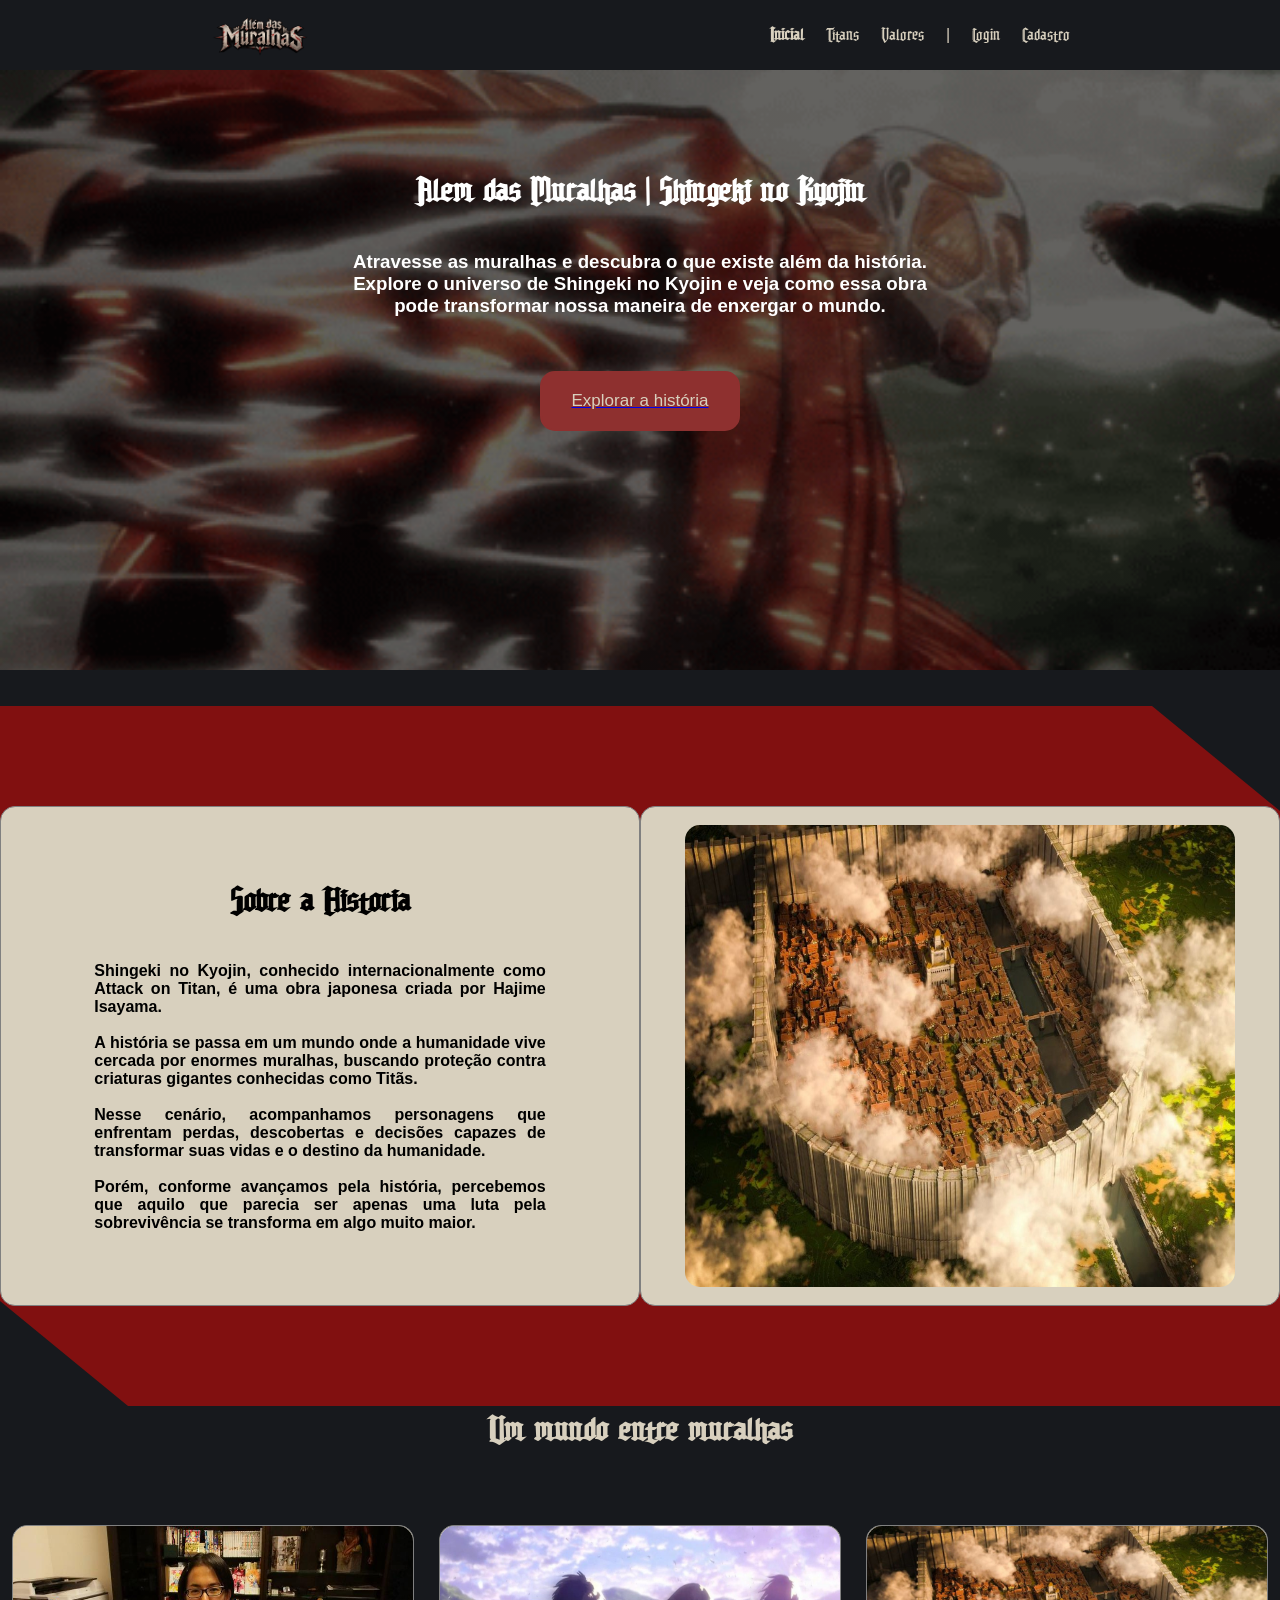
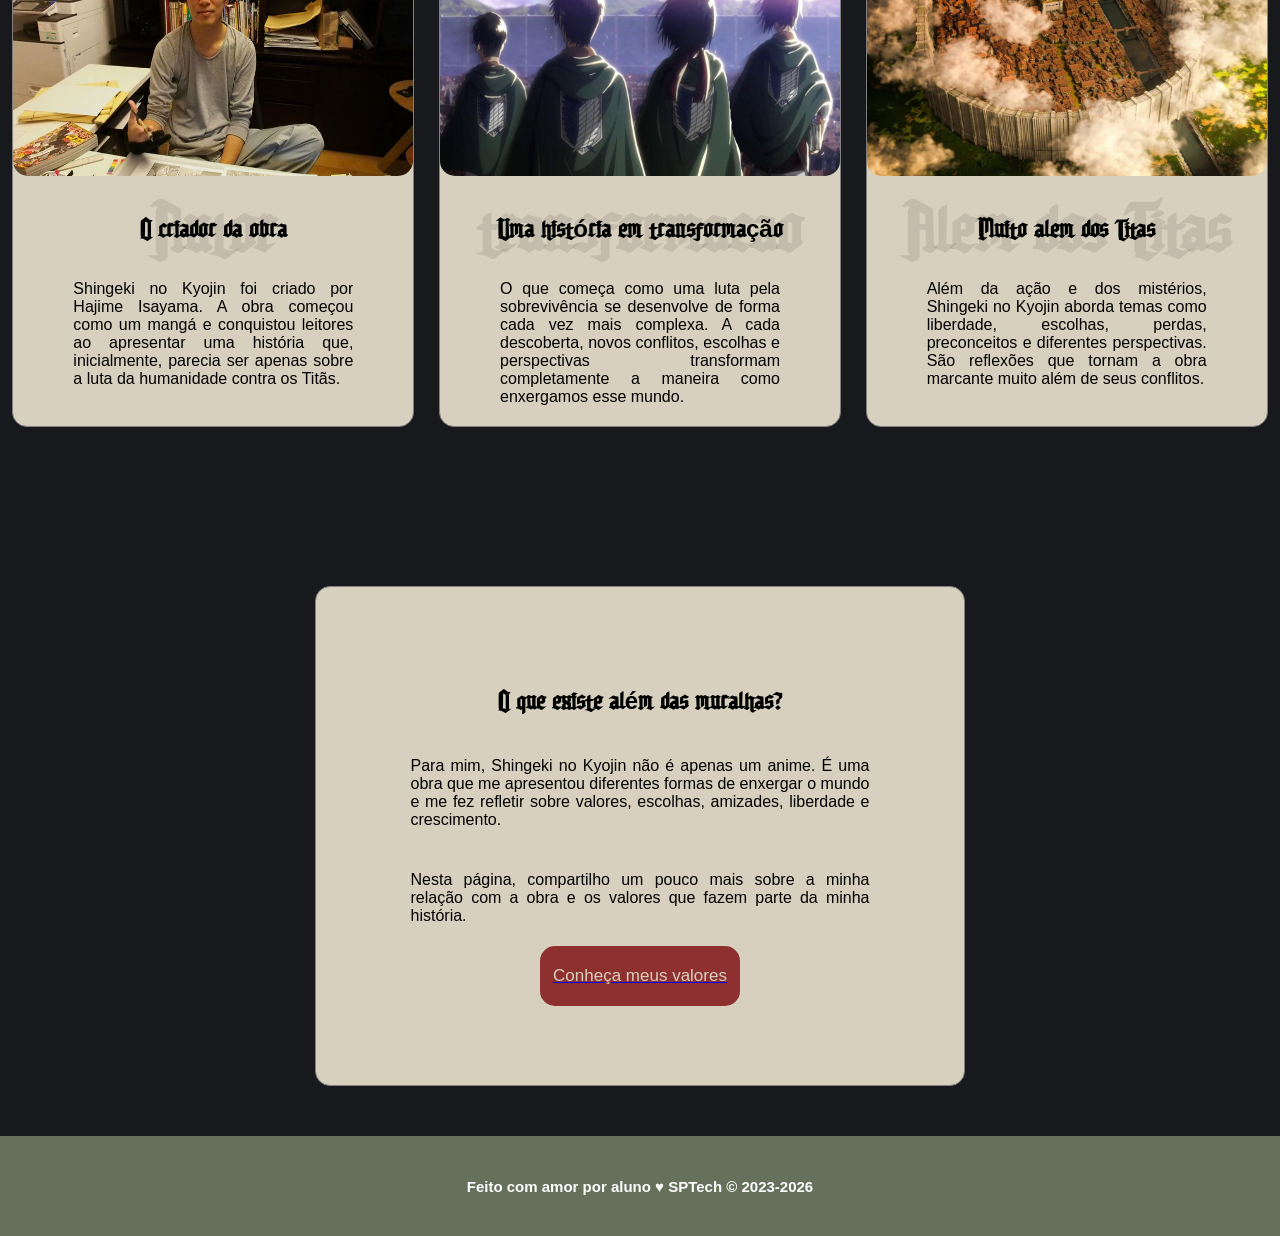
==== public/index.html @ d34b61a0 "style(valores, index): Ajuste nas Divs e mudança de textos" ====
<!DOCTYPE html>
<html lang="pt-br">

<head>
  <meta charset="UTF-8">
  <meta http-equiv="X-UA-Compatible" content="IE=edge">
  <meta name="viewport" content="width=device-width, initial-scale=1.0">

  <title>Além das Muralhas | Página Inicial</title>

  <script src="./js/sessao.js"></script>

  <link rel="stylesheet" href="./css/estilo.css">
  <link rel="icon" href="./assets/imgs/tita_de_ataque.jpg">
  <link rel="preconnect" href="https://fonts.gstatic.com">
</head>

<body>

  <!-- HEADER -->
  <div class="header">
    <div class="container header">

      <img src="./assets/imgs/Além_das_Muralhas_logo.png"
        class="titulo"
        alt="Logo Além das Muralhas">

      <ul class="navbar">

        <li class="agora">
          <a href="./index.html">Inicial</a>
        </li>

        <li>
          <a href="./titans.html">Titans</a>
        </li>

        <li>
          <a href="./valores.html">Valores</a>
        </li>

        <li>|</li>

        <li>
          <a href="./login.html">Login</a>
        </li>

        <li>
          <a href="./cadastro.html">Cadastro</a>
        </li>

      </ul>

    </div>
  </div>


  <!-- BANNER PRINCIPAL -->
  <div class="banner">

    <div class="text">
      <br>
      <br>
      <br>
      <h1>Alem das Muralhas | Shingeki no Kyojin</h1>

      <h3>
        Atravesse as muralhas e descubra o que existe além da história.
        Explore o universo de Shingeki no Kyojin e veja como essa obra
        pode transformar nossa maneira de enxergar o mundo.
      </h3>

      <br>
      <br>

      <a href="#historia-anime">
        <button>Explorar a história</button>
      </a>

    </div>

  </div>
  <br><br>
  
  <!-- APRESENTAÇÃO DO ANIME -->
  <div class="sobre-anime">
    
    <div class="div-texto">
      <h1>Sobre a Historia</h1>
      
      <h3>
        Shingeki no Kyojin, conhecido internacionalmente como Attack on Titan,
        é uma obra japonesa criada por Hajime Isayama.

        <br><br>

        A história se passa em um mundo onde a humanidade vive cercada por
        enormes muralhas, buscando proteção contra criaturas gigantes
        conhecidas como Titãs.

        <br><br>

        Nesse cenário, acompanhamos personagens que enfrentam perdas,
        descobertas e decisões capazes de transformar suas vidas e o
        destino da humanidade.

        <br><br>

        Porém, conforme avançamos pela história, percebemos que aquilo
        que parecia ser apenas uma luta pela sobrevivência se transforma
        em algo muito maior.
      </h3>
      
    </div>
    <div class="div-texto">
      <img src="./assets/imgs/alem_muralhas.jpg"
      alt="Muralhas de Shingeki no Kyojin">
    </div>
    
    
    
  </div>

  <div class="centro">

    <br><br>
    <h1>Um mundo entre muralhas</h1>
  </div>

  <div class="sobre">

      <div class="div-mundo">

        <img src="./assets/imgs/hajime.jpg"
          alt="Hajime Isayama">
          <br>

        <h2 class="titulo-sobreposto" data-text="Autor">O criador da obra</h2>

        <p>
          Shingeki no Kyojin foi criado por Hajime Isayama.
          A obra começou como um mangá e conquistou leitores ao apresentar
          uma história que, inicialmente, parecia ser apenas sobre a luta
          da humanidade contra os Titãs.
        </p>

      </div>


      <!-- CARD 2 -->
      <div class="div-mundo">

        <img src="./assets/imgs/exploracao.jpg"
          alt="Universo de Shingeki no Kyojin">
          <br>
        
        <h2 class="titulo-sobreposto" data-text="transformacao">Uma história em transformação</h2>

        <p>
          O que começa como uma luta pela sobrevivência se desenvolve de forma
          cada vez mais complexa. A cada descoberta, novos conflitos, escolhas
          e perspectivas transformam completamente a maneira como enxergamos
          esse mundo.
        </p>

      </div>


      <div class="div-mundo">

        <img src="./assets/imgs/alem_muralhas.jpg"
          alt="As muralhas de Shingeki no Kyojin">
        <br>
        <h2 class="titulo-sobreposto" data-text="Alem dos Titas">Muito alem dos Titas</h2>

        <p>
          Além da ação e dos mistérios, Shingeki no Kyojin aborda temas como
          liberdade, escolhas, perdas, preconceitos e diferentes perspectivas.
          São reflexões que tornam a obra marcante muito além de seus conflitos.
        </p>

      </div>

  </div>

  <div class="alem">

    <div class="div-texto">

      <h2>O que existe além das muralhas?</h2>
      
      <p>
        Para mim, Shingeki no Kyojin não é apenas um anime.
        É uma obra que me apresentou diferentes formas de enxergar
        o mundo e me fez refletir sobre valores, escolhas, amizades,
        liberdade e crescimento.
      </p>

      <p>
        Nesta página, compartilho um pouco mais sobre a minha relação
        com a obra e os valores que fazem parte da minha história.
      </p>

      <a href="./valores.html">
        <button>Conheça meus valores</button>
      </a>

    </div>

  </div>


  <!-- FOOTER -->
  <div class="footer">

    <div class="container">

      <h4>
        Feito com amor por aluno &hearts; SPTech &copy; 2023-2026
      </h4>

    </div>

  </div>

</body>

</html>
---- public/css/estilo.css ----
@import url('https://fonts.googleapis.com/css2?family=Barlow:ital,wght@0,100;0,200;0,300;0,400;0,500;0,600;0,700;0,800;0,900;1,100;1,200;1,300;1,400;1,500;1,600;1,700;1,800;1,900&display=swap');

@font-face {
    font-family: 'Ditty';
    src: url('../ditty_2/Ditty.ttf') format('truetype');
    font-weight: normal;
    font-style: normal;
}

body {
  margin: 0;
  padding: 0;
  font-family:  Calibri, 'Trebuchet MS', sans-serif   ;
  /* usa a cor de fundo principal definida nas variáveis */
  background-color: var(--cor-fundo);
  overflow: auto;
  display: flex;
  flex-direction: column;
}

h1, h2, a{
  font-family: 'Ditty', sans-serif;
}

:root {
  --tamanho-header: 80px;
  --tamanho-banner: calc(100vh - var(--tamanho-header) - var(--tamanho-footer) - 2px);
  --tamanho-simulador: calc(100vh - var(--tamanho-header) - var(--tamanho-footer) - 2px);
  --tamanho-login: calc(100vh - var(--tamanho-header) - var(--tamanho-footer) - 2px);
  --tamanho-footer: 65px;

  /* Tema de cores (definido a partir de AGENTS.md) */
  --cor-fundo: #17191D;       /* Grafite profundo */
  --cor-strong-red: #811010;  /* vermelho forte específico */
  --cor-aco-escuro: #292E35;  /* Aço escuro para cartões/painéis */
  --cor-papiro: #D8D0BE;      /* Papiro para títulos e textos de destaque */
  --cor-vermelho-batalha: #8E302F; /* Botões e detalhes importantes */
  --cor-verde-oliva: #65715B; /* Etiquetas e detalhes secundários */
}

.container {
  display: flex;
  width: 100%;
  margin: auto;
}

.header .container {
  height: var(--tamanho-header);
  justify-content: space-around;
  align-items: center;
  height: 100%;
}

.banner .inicio .container{
  display: flex;
  width: 500px;
  margin: auto;
  /* caixa de destaque na home usa o vermelho forte */
  background-color: var(--cor-strong-red);
}


.header a {
  text-decoration: none;
  /* links no header usam papiro */
  color: var(--cor-papiro);
}

.agora {
  font-weight: 800;
}

.navbar {
  width: 300px;
  display: flex;
  align-items: center;
  justify-content: space-between;
  list-style: none;
  color: var(--cor-papiro);
}


.titulo {
    width: 100px;
    height: 70px;
    object-fit: contain;
    display: block;
}


.header h1 {
  margin: 0;
}

/* BANNER */

.banner {
  display: flex;
  height: var(--tamanho-banner);
  color: white;
  /* Overlay escuro sobre a imagem para deixar o banner um pouco mais escuro */
  background-image: linear-gradient(rgba(0, 0, 0, 0.6), rgba(0, 0, 0, 0.6)), url('../assets/imgs/gif_inicio.gif');
  background-position: center;
  background-repeat: no-repeat;
  background-size: cover;
  width: 100%;  
  height: 600px; 
  align-items: center;
  justify-content: center;
  flex-direction: row;
  background-size: cover;
}

.banner2 {
  display: flex;
  height: var(--tamanho-banner);
  color: white;
  background-image: linear-gradient(rgba(0, 0, 0, 0.6), rgba(0, 0, 0, 0.4)), url('../assets/imgs/eren_liberdade.png');
  background-position: center;
  background-repeat: no-repeat;
  background-size: cover;
  width: 100%;  
  height: 600px; 
  align-items: center;
  justify-content: center;
  flex-direction: row;
  background-size: cover;
}

.banner2 .text{
  display: flex;
  width: 1000px;
  height:550px;
  margin: 100px;
  flex-direction: column;
  align-items: center;
  /* Centraliza os textos (h1, h2, h3) dentro da home */
  text-align: center;
  border-radius: 15px;
  /* fundo do painel de texto usa vermelho forte (variante sólida) */
}

.banner .text{
  display: flex;
  width: 1000px;
  height:550px;
  margin: 100px;
  flex-direction: column;
  align-items: center;
  /* Centraliza os textos (h1, h2, h3) dentro da home */
  text-align: center;
  border-radius: 15px;
}

.text h3{
  max-width: 60%;

}

button{
  display: flex;
  height: 60px;
  width: 200px;
  color: var(--cor-papiro);
  flex-direction: row;
  /* Centraliza o texto do botão dentro do próprio botão */
  justify-content: center;
  align-items: center;
  text-align: center;
  border: 2px solid var(--cor-vermelho-batalha);
  border-radius: 15px;
  background-color: var(--cor-vermelho-batalha);
  font-size: 17px;
}

.banner .container {
  justify-content: center;
  align-items: center;
  height: 100%;
}

.banner .container p {
  width: 50%;
  margin: 0;
  padding: 0;
  font-size: 36px;
}

.banner .container span {
  font-weight: 800;
}

/* MISSÃO VISÃO VALORES */

.social {
  background-color: #e5e5e5;
  display: flex;
}

.social .container {
  justify-content: center;
}

.box img {
  width: 170px;
}

.social .container .boxes {
  display: flex;
  flex-direction: column;
  justify-content: space-between;
  width: 100%;
  padding: 300px ;

}

.social p {
  text-align: center;
}

.box {
  display: flex;
  flex-direction: column;
  align-items: center;
}

/* FOOTER */

.footer {
  /* footer usa o verde-oliva como cor de fundo */
  background-color: var(--cor-verde-oliva);
  height: 100px;
  color: #fff;
  display: flex;
  font-size: 15px;
}

.footer .container {
  justify-content: center;
  text-align: center;
}

.footer .container .version {
  font-size: 12px;
}

/* LOGIN */

.login {
  height: var(--tamanho-login);
  background-image: url('../assets/imgs/bg-jelly-fish-para-home.png');
  background-size: cover;
}

.login .container {
  justify-content: center;
  align-items: center;
  height: 100%;
}

.card {
  width: 675px;
  height: 100vh;
  /* cartões passam a usar o aço escuro para ficar consistente com o design */
  background-color: var(--cor-aco-escuro);
  display: flex;
  align-items: center;
  justify-content: space-evenly;
  /* texto dentro do card usa papiro para contraste */
  color: var(--cor-papiro);
  flex-direction: column;
  height: 100%;
  /* clip-path: ; */
}

.card img{
  display: flex;
  width:  100vh;
  height: 100%;
  /* clip-path: ellipse(40% 30% at 50% 50%);; */
}

.card h2 {
  margin: 0;
  font-size: 30px;
}

.formulario {
  display: flex;
  height: 90%;
  width: 80%;
  justify-content: space-around;
  flex-direction: column;
}

.formulario span {
  font-size: 15px;
  font-weight: 800;
}

.formulario input {
  /* bordas de campo usam um tom próximo ao vermelho de batalha */
  border: 2px solid var(--cor-vermelho-batalha);
  text-align: center;
  border-radius: 10px;
  margin: 0;
}

.formulario select {
  border: 2px solid var(--cor-vermelho-batalha);
  background-color: white;
  color: gray;
  height: 36px;
  text-align: center;
  border-radius: 10px;
  margin: 0;
}

.campo {
  display: flex;
  flex-direction: column;
  justify-content: start;
  padding: 5px 0;
}

.botao {
  cursor: pointer;
  font-family: "Barlow", sans-serif;
  border: 0;
  border-radius: 5px;
  font-weight: 600;
  font-size: 18px;
  color: #fff;
  /* usa o vermelho de batalha (tom institucional) nos botões */
  background-color: var(--cor-vermelho-batalha);
  width: 120px;
  height: 30px;
  align-self: center;
  margin-top: 20px;
}

.loading-div {
  width: 50px;
  display: none;
}

.loading-div img {
  height: 50px;
  width: 50px;
}

#div_erros_login {
  display: none
}

/* FORMULARIO */

.alerta_erro {
  display: flex;
  justify-content: flex-end;
}

.card_erro {
  display: none;
  background-color: #fff;
  color: black;
  width: 230px;
  position: fixed;
  border-radius: 4px;
  border: #ED145B 3px solid;
  padding: 10px;
  margin-right: 10%;
}

.card_erro #mensagem_erro {
  font-weight: 500;
  font-size: 20px;
}

.formulario .tipo_campo {
  font-size: 20px;
  font-weight: 600 !important;
}

.formulario {
  display: flex;
  flex-direction: column;
}

.input,
input {
  margin-bottom: 10px;
  border: 2px solid var(--cor-vermelho-batalha);
  padding: 10px;
  text-align: center;
  border-radius: 10px;
}

.btn {
  font-family: "Barlow", sans-serif;
  border: 0;
  border-radius: 5px;
  font-weight: 600;
  font-size: 18px;
  padding: 10px 15px;
  color: white;
  background-color: var(--cor-vermelho-batalha);
  width: 120px;
  align-self: center;
  margin-top: 5px;
}

.loading-div {
  width: 50px;
  margin: auto;
  display: none;
}

.loading-div img {
  height: 50px;
  width: 50px;
}

/* SIMULADOR */

.simulador {
  color: white;
}

.simulador .container {
  flex-direction: column;
  overflow: scroll;
  height: var(--tamanho-simulador);
}

/* ALERTA */

#alerta {
  position: absolute;
  right: 0;
  bottom: 0;
}

.mensagem-alarme {
  background-color: white;
  border-radius: 5px;
  width: 300px;
  height: 80px;
  margin: 10px;
  padding: 10px 0;
  display: flex;
  justify-content: space-evenly;
  align-items: center;
}

.mensagem-alarme h3 {
  font-size: 14px;
  margin: 0;
}

.mensagem-alarme .informacao {
  width: 66%;
}

.alarme-sino {
  width: 48px;
  height: 48px;
  animation-name: bell;
  animation-duration: 4s;
  background-image: url('https://cdn-icons-png.flaticon.com/512/1157/1157000.png');
  background-size: cover;
  animation-iteration-count: infinite;
}


.alem{
  display: flex;
  justify-content: center;
  align-items: center;
  flex-direction: column;
  min-height: 600px;
  width: 100%;
  /* background-color: #c1134b; */
}

.titulo-sobreposto {
  position: relative;          /* Define o título como a referência para o conteúdo de fundo */
  font-size: 1.5rem;
  color: #000000;                 /* Cor do título principal (frente) */
  font-family: 'Ditty',   sans-serif;
  font-weight: 800;
  text-align: center;
  z-index: 2;                  /* Garante que o título principal fique na frente */
}

.titulo-sobreposto::before {
  content: attr(data-text);    /* Puxa o texto do atributo 'data-text' do HTML */
  position: absolute;          /* Tira o elemento do fluxo e permite posicionar livremente */
  top: 50%;                    /* Alinha verticalmente ao centro */
  left: 50%;                   /* Alinha horizontalmente ao centro */
  transform: translate(-50%, -50%); /* Ajusta a ancoragem exatamente no meio */
  
  font-size: 4rem;             /* Tamanho bem maior para o fundo */
  color: rgba(0, 0, 0, 0.096);   /* Cor clara/translúcida para não atrapalhar a leitura */
  z-index: -1;                 /* Joga o texto para trás do título principal */
  white-space: nowrap;         /* Impede que o texto de fundo quebre linha */
}


.sobre {
  display: flex;
  justify-content: space-around;
  align-items: center;
  flex-direction: row;
  min-height: 600px;
  padding: 60px 0;
  width: 100%;
  /* background-color: #c1134b; */
}



.sobre-g {
  display: flex;
  justify-content: center;
  flex-direction: column;
  text-align: justify;
  align-items: center;
  height: 600px;
  width: 1000px;
  color: white;
  /* borda usa vermelho de batalha */
  border: 1px solid var(--cor-vermelho-batalha);
  border-radius: 15px;
}


.sobre-g h3{
  max-width: 77%;
}

.sobre-geral {
  display: flex;
  flex-direction: row;
  height: 500px;
  width: 90%;
  align-items: center;
  align-self: center;
  justify-content: space-between;
}

.sobre-anime {
  display: flex;
  height: 700px;
  width: 100%;
  align-items: center;
  align-self: center;
  flex-direction: row;
  justify-content: space-around;
  background-color: var(--cor-strong-red);
  clip-path: polygon(
        0 0,
        90% 0,
        100% 15%,
        100% 100%,
        10% 100%,
        0 85%
    );
}

.sobre-anime img{
  width: 550px;
  height: 650px;
  border-radius: 15px;
}

.div-texto h3{
  font-size: medium;
}



.sobre-geral2 {
  display: flex;
  flex-direction: row-reverse;
  height: 500px;
  width: 90%;
  align-items: center;
  align-self: center;
  justify-content: space-between;
}

.cards-text {
  display: flex;
  flex-direction: row;
  height: 500px;
  width: 90%;
  align-items: center;
  align-self: center;
  justify-content: space-between;
  gap: 15px;
}

.informacoes {
  height: 1200px;
  width: 100%;
  background-color: var(--cor-verde-oliva);
}

.fotos img{
  display: flex;
  justify-content: center;
  align-items: center;
  gap: 30px;
  flex-wrap: wrap;
  flex-direction: row;
  height: 500px;
  width: 430px;
  /* seção de fotos/titans usa um vermelho forte mais saturado */
  background-color: var(--cor-strong-red);
  border: 1px solid #535151;
  border-radius: 15px;
}

.div-texto {
  display: flex;
  justify-content: center;
  flex-direction: column;
  align-items: center;
  align-self: center;
  height: 500px;
  width: 650px;
  background-color: var(--cor-papiro);
  border: 1px solid #808080;
  border-radius: 15px;
  box-sizing: border-box;
  padding: 18px;
}

.div-mundo img{
  width: 400px;
  height: 250px;
  border-radius: 15px;
}

.div-mundo {
  display: flex;
  flex-direction: column;
  align-items: center;
  align-self: center;
  height: 500px;
  width: 400px;
  background-color: var(--cor-papiro);
  border: 1px solid #808080;
  border-radius: 15px;
}

.div-mundo p{
  max-width: 70%;
  text-align: justify;
}

.centro{
  justify-content: center;
  display: flex;
  flex-direction: column;
  align-items: center;
  color: #D8D0BE;
  height: 10px;
}

.div-titulo {
  display: flex;
  justify-content: center;
  flex-direction: column;
  align-items: center;
  height: 500px;
  width: 450px;
}

.div-titulo h1{
  max-width: 80%;
  text-align: center;
}

.div-titulo img{
  height: 300px;
  width: 400px;
  border-radius: 15px;
}

.div-texto p {
  padding: 5px;
  object-fit: center;
  align-items: center;
  align-self: center;
  max-width: 75%;
  max-height: 70%;
  text-align: justify;
}

.div-texto h3 {
  padding: 5px;
  object-fit: center;
  align-items: center;
  align-self: center;
  max-width: 75%;
  text-align: justify;
}

.historia-pessoal {
    min-height: 650px;
    width: 100%;
    display: flex;
    justify-content: space-around;
    align-items: center;
    color: var(--cor-papiro);
    gap: 30px;
}

.div-historia {
    width: 500px;
    background-color: var(--cor-aco-escuro);
    border: 1px solid var(--cor-vermelho-batalha);
    border-radius: 15px;
    padding: 25px;
    text-align: justify;
  }

.div-historia h2{
    text-align: center;
}

.div-historia p {
    line-height: 1.2;
    text-align: center;
    font-weight: 400;
}


.jornada {
    min-height: 650px;
    width: 100%;
    display: flex;
    flex-direction: column;
    align-items: center;
    justify-content: center;
    background-color: var(--cor-strong-red);
    color: var(--cor-papiro);
    clip-path: polygon(
        0 0,
        92% 0,
        100% 8%,
        100% 100%,
        8% 100%,
        0 92%
    );
}

.jornada h1 {
    margin-bottom: 40px;
}

.cards-jornada {
    display: flex;
    justify-content: center;
    align-items: stretch;
    gap: 25px;
    width: 90%;
}

.card-jornada {
    width: 400px;
    min-height: 280px;
    display: flex;
    flex-direction: column;
    justify-content: center;
    background-color: var(--cor-papiro);
    color: var(--cor-fundo);
    border-radius: 15px;
    padding: 20px;
    text-align: justify;
}

.card-jornada h2 {
    text-align: center;
}

.reflexao {
    min-height: 550px;
    display: flex;
    justify-content: center;
    align-items: center;
    color: var(--cor-papiro);
}

.reflexao-texto {
    width: 700px;
    text-align: center;
    border-left: 4px solid var(--cor-vermelho-batalha);
    padding-left: 30px;
}

.reflexao-texto p {
    line-height: 1.7;
}


.valores {
    width: 100%;
    display: flex;
    flex-direction: column;
    align-items: center;

    background-color: var(--cor-aco-escuro);
    color: var(--cor-papiro);

    padding: 80px 0;
}


.valores h1 {
    text-align: center;
}

.subtitulo-valores {
    max-width: 600px;
    text-align: center;
    margin-bottom: 40px;
}

.cards-valores {
    width: 100%;
    display: flex;
    flex-direction: column;
    align-items: center;
    gap: 60px;
    margin-top: 50px;
}

.valor-container {
    display: flex;
    align-items: center;
    gap: 30px;
    max-width: 80%;
    justify-content: space-around;
}

.valor-container.inverter {
    flex-direction: row-reverse;
    max-width: 80%;
    justify-content: space-around;
}

.imagem-valor {
    width: 45%;
    height: 300px;
    overflow: hidden;

    clip-path: polygon(
        0 0,
        80% 0,
        100% 15%,
        100% 90%,
        50% 100%,
        0 85%
    );
}

.imagem-valor img {
    width: 100%;
    height: 100%;
    object-fit: cover;
}

.card-valor {
    width: 55%;
    min-height: 220px;
    display: flex;
    flex-direction: column;
    justify-content: center;

    background-color: var(--cor-papiro);
    color: var(--cor-fundo);

    padding: 25px;

    clip-path: polygon(
        0 0,
        80% 0,
        100% 15%,
        100% 90%,
        50% 100%,
        0 85%
    );
}

.o-que-levo {
    min-height: 650px;
    display: flex;
    justify-content: center;
    align-items: center;
    color: var(--cor-papiro);
}

.div-texto-levo {
    width: 750px;
    text-align: justify;
    padding: 30px;
    border: 1px solid var(--cor-vermelho-batalha);
    border-radius: 15px;
}

.div-texto-levo h1 {
    text-align: center;
}

.div-texto-levo p {
    line-height: 1.7;
}

.alem-muralhas {
    min-height: 650px;
    display: flex;
    justify-content: center;
    align-items: center;
    background-color: var(--cor-strong-red);
    padding: 60px 0;
    clip-path: polygon(
        0 0,
        90% 0,
        100% 10%,
        100% 100%,
        10% 100%,
        0 90%
    );
}

.alem-muralhas .div-texto {
    min-height: 450px;
    padding: 20px;
    justify-content: center;
}

.alem-muralhas .div-texto h1 {
    text-align: center;
}

@keyframes bell {
  0% {
    transform: rotate(25deg)
  }

  25% {
    transform: rotate(-25deg)
  }

  50% {
    transform: rotate(25deg)
  }

  75% {
    transform: rotate(-25deg)
  }

  100% {
    transform: rotate(25deg)
  }
}
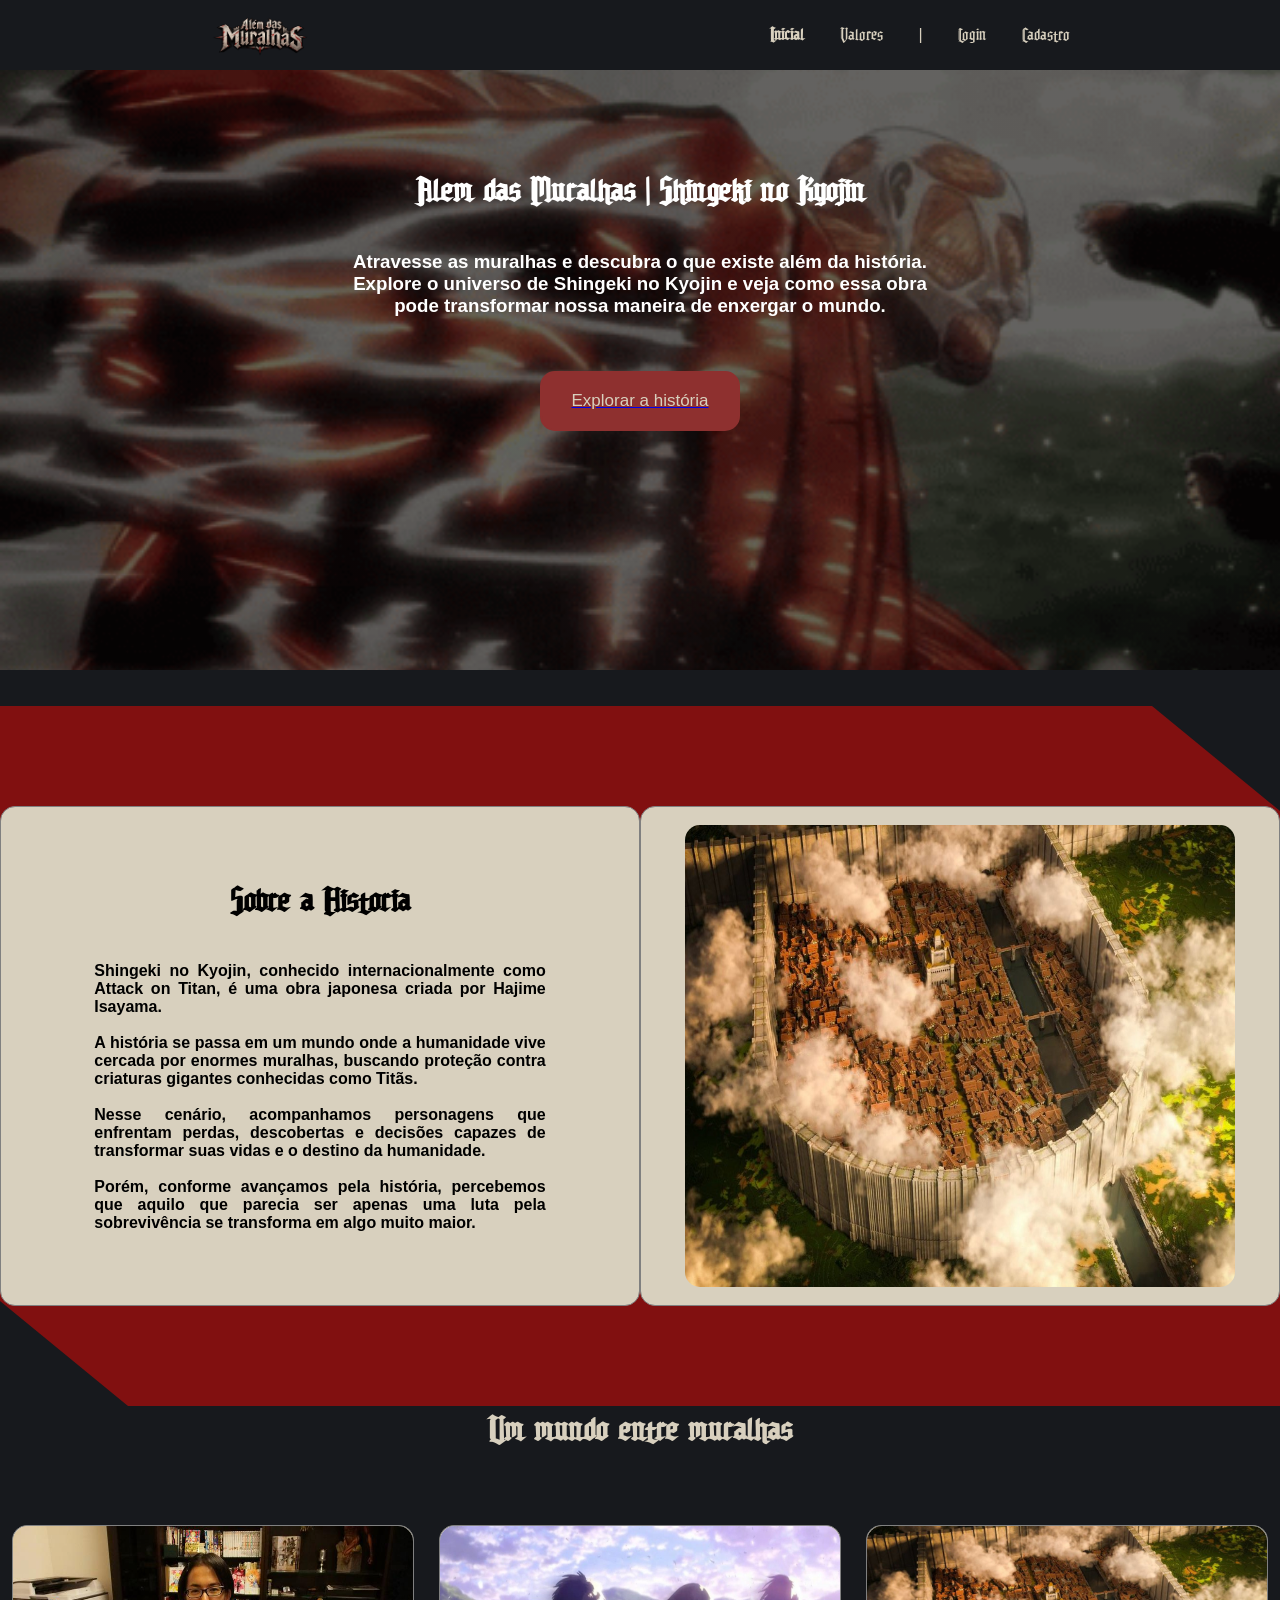
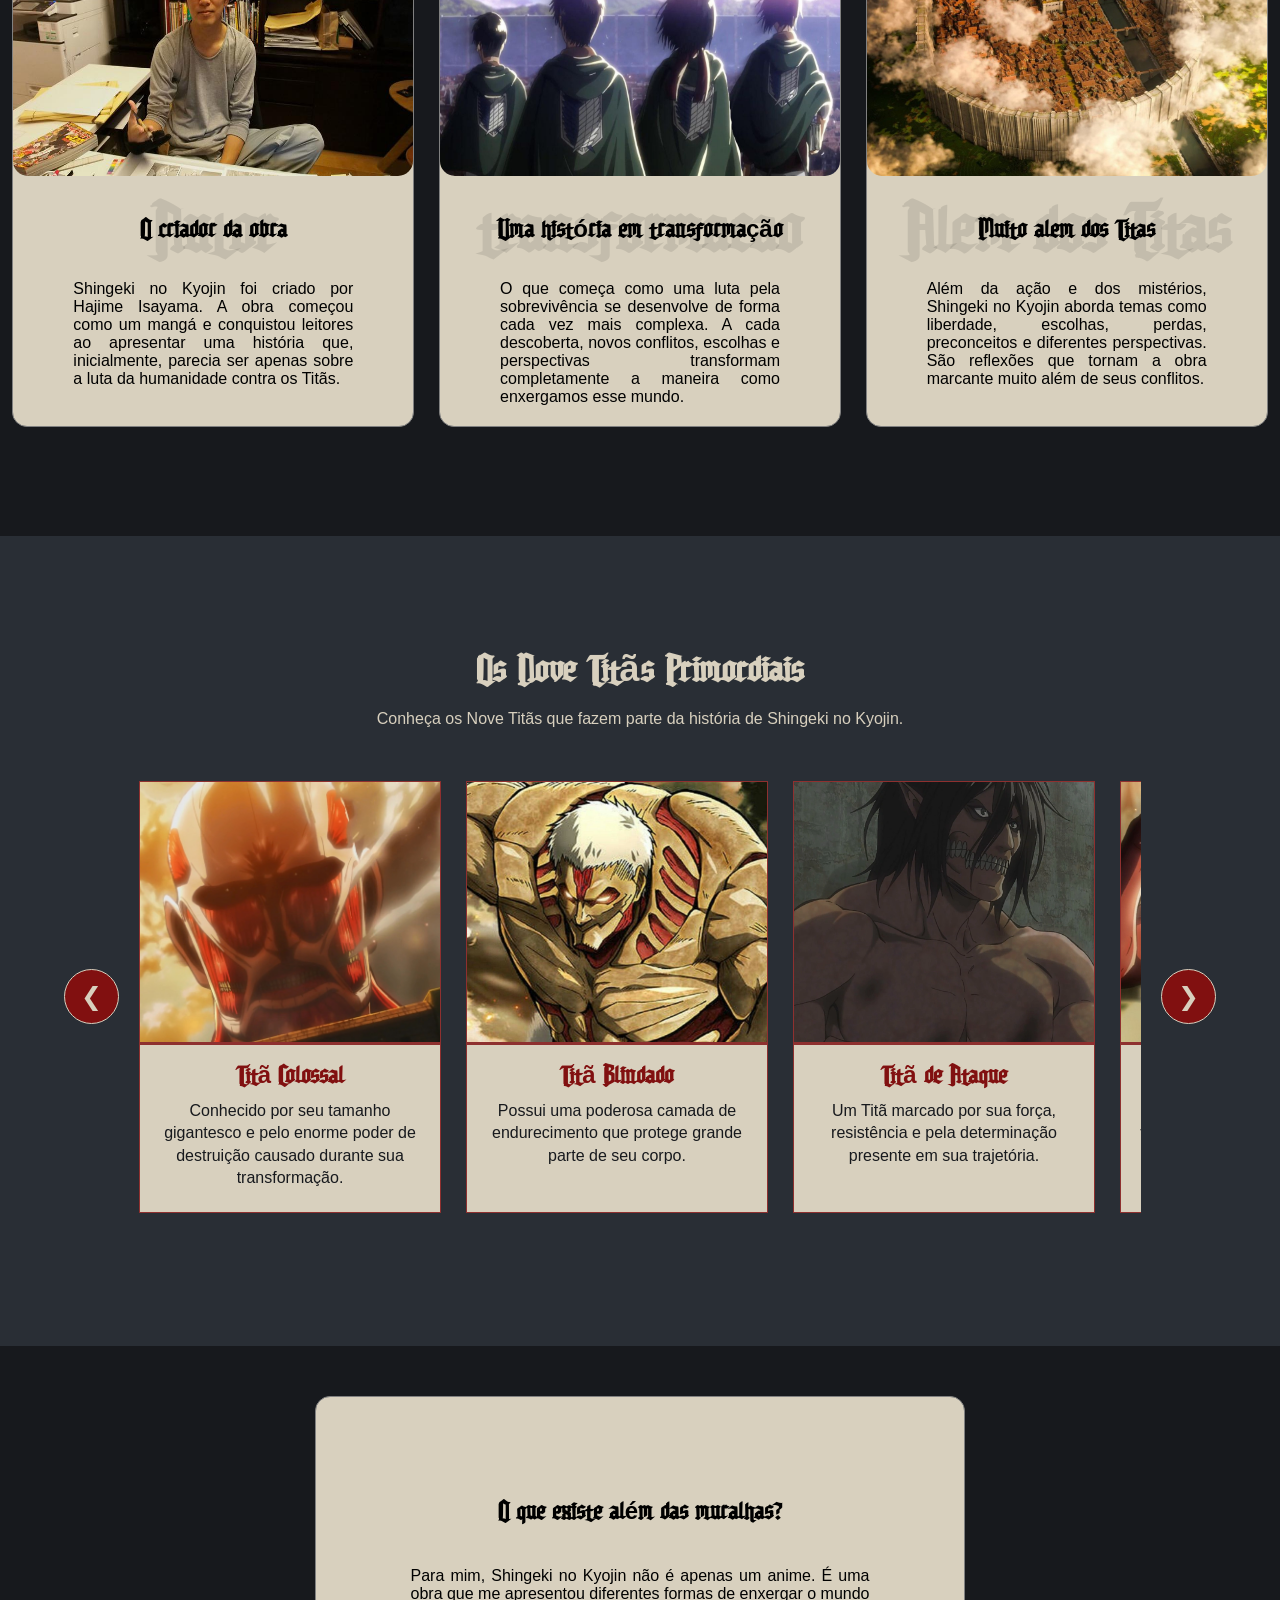
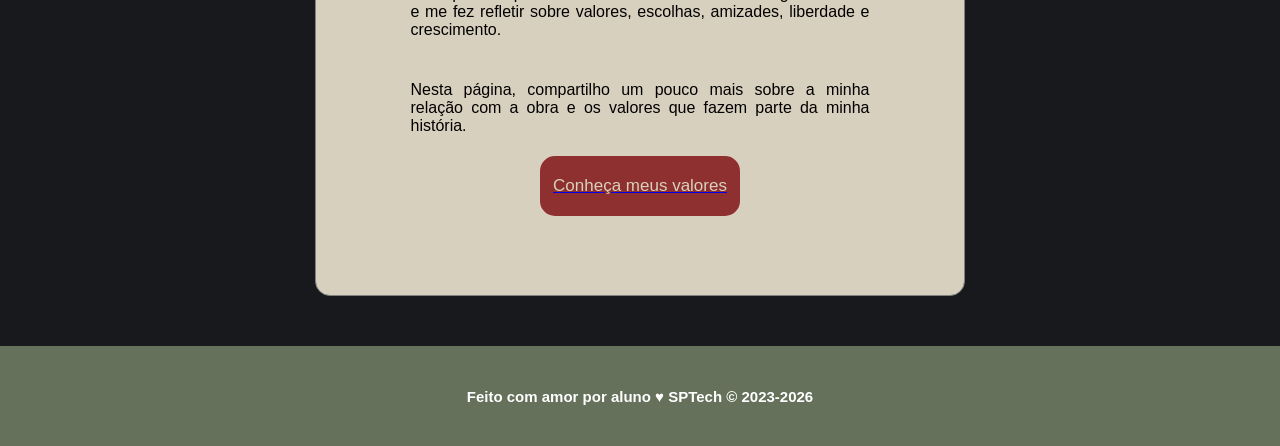
==== commit 50db92d2: "feat(index): adiconando parte sobre titans" ====
--- a/public/index.html
+++ b/public/index.html
@@ -30,11 +30,7 @@
         <li class="agora">
           <a href="./index.html">Inicial</a>
         </li>
-
-        <li>
-          <a href="./titans.html">Titans</a>
-        </li>
-
+        
         <li>
           <a href="./valores.html">Valores</a>
         </li>
@@ -183,6 +179,181 @@
 
   </div>
 
+</div>
+
+  <!-- CARROSSEL DOS NOVE TITÃS -->
+  <section class="secao-titas">
+
+    <div class="titulo-titas">
+      <h1>Os Nove Titãs Primordiais</h1>
+
+      <p>
+        Conheça os Nove Titãs que fazem parte da história de
+        Shingeki no Kyojin.
+      </p>
+    </div>
+
+
+    <div class="carrossel-container">
+
+      <button class="carrossel-btn proximo" onclick="moverCarrossel(1)">
+        &#10094;
+      </button>
+
+
+      <div class="carrossel-viewport">
+
+        <div class="carrossel-titas" id="carrosselTitas">
+
+
+          <!-- TITÃ COLOSSAL -->
+          <div class="card-tita">
+            <img src="./assets/imgs/tita_colossal.jpeg" alt="Titã Colossal">
+
+            <div class="conteudo-card-tita">
+              <h2>Titã Colossal</h2>
+
+              <p>
+                Conhecido por seu tamanho gigantesco e pelo enorme
+                poder de destruição causado durante sua transformação.
+              </p>
+            </div>
+          </div>
+
+
+          <!-- TITÃ BLINDADO -->
+          <div class="card-tita">
+            <img src="./assets/imgs/tita_blindado.png" alt="Titã Blindado">
+
+            <div class="conteudo-card-tita">
+              <h2>Titã Blindado</h2>
+
+              <p>
+                Possui uma poderosa camada de endurecimento que protege
+                grande parte de seu corpo.
+              </p>
+            </div>
+          </div>
+
+
+          <!-- TITÃ DE ATAQUE -->
+          <div class="card-tita">
+            <img src="./assets/imgs/tita_ataque_imagem.jpeg" alt="Titã de Ataque">
+
+            <div class="conteudo-card-tita">
+              <h2>Titã de Ataque</h2>
+
+              <p>
+                Um Titã marcado por sua força, resistência e pela
+                determinação presente em sua trajetória.
+              </p>
+            </div>
+          </div>
+
+
+          <!-- TITÃ FÊMEA -->
+          <div class="card-tita">
+            <img src="./assets/imgs/tita-femea-annie.jpg" alt="Titã Fêmea">
+
+            <div class="conteudo-card-tita">
+              <h2>Titã Fêmea</h2>
+
+              <p>
+                Destaca-se pela agilidade, versatilidade e grande
+                habilidade em combate.
+              </p>
+            </div>
+          </div>
+
+
+          <!-- TITÃ BESTIAL -->
+          <div class="card-tita">
+            <img src="./assets/imgs/tita_bestial.jpeg" alt="Titã Bestial">
+
+            <div class="conteudo-card-tita">
+              <h2>Titã Bestial</h2>
+
+              <p>
+                Sua aparência pode variar conforme o portador, assim
+                como suas características em combate.
+              </p>
+            </div>
+          </div>
+
+
+          <!-- TITÃ MANDÍBULA -->
+          <div class="card-tita">
+            <img src="./assets/imgs/tita_mandibula.jpeg" alt="Titã Mandíbula">
+
+            <div class="conteudo-card-tita">
+              <h2>Titã Mandíbula</h2>
+
+              <p>
+                Conhecido principalmente por sua velocidade, agilidade
+                e mandíbulas extremamente poderosas.
+              </p>
+            </div>
+          </div>
+
+
+          <!-- TITÃ FUNDADOR -->
+          <div class="card-tita">
+            <img src="./assets/imgs/tita_fundador.jpeg" alt="Titã Fundador">
+
+            <div class="conteudo-card-tita">
+              <h2>Titã Fundador</h2>
+
+              <p>
+                Um dos Titãs mais importantes e misteriosos da história,
+                cercado por segredos e poderes únicos.
+              </p>
+            </div>
+          </div>
+
+
+          <!-- TITÃ CARROÇA -->
+          <div class="card-tita">
+            <img src="./assets/imgs/tita_carroca.jpeg" alt="Titã Carroça">
+
+            <div class="conteudo-card-tita">
+              <h2>Titã Carroça</h2>
+
+              <p>
+                Possui uma resistência excepcional e grande capacidade
+                para permanecer transformado por longos períodos.
+              </p>
+            </div>
+          </div>
+
+
+          <!-- TITÃ MARTELO DE GUERRA -->
+          <div class="card-tita">
+            <img src="./assets/imgs/tita_martelo_guerra.jpeg" alt="Titã Martelo de Guerra">
+
+            <div class="conteudo-card-tita">
+              <h2>Titã Martelo de Guerra</h2>
+
+              <p>
+                É capaz de utilizar o endurecimento para criar armas
+                e diferentes estruturas durante o combate.
+              </p>
+            </div>
+          </div>
+
+
+        </div>
+
+      </div>
+
+
+      <button class="carrossel-btn anterior" onclick="moverCarrossel(-1)">
+        &#10095;
+      </button>
+
+    </div>
+
+  </section>
+
   <div class="alem">
 
     <div class="div-texto">
@@ -223,6 +394,38 @@
 
   </div>
 
+<script>
+
+    let posicaoCarrossel = 0;
+
+    function moverCarrossel(direcao) {
+
+        const carrossel = document.getElementById("carrosselTitas");
+
+        const tamanhoMovimento = 325;
+
+        posicaoCarrossel += direcao * tamanhoMovimento;
+
+        const limiteDireita =
+            -(carrossel.scrollWidth - carrossel.parentElement.clientWidth);
+
+
+        if (posicaoCarrossel > 0) {
+            posicaoCarrossel = 0;
+        }
+
+
+        if (posicaoCarrossel < limiteDireita) {
+            posicaoCarrossel = limiteDireita;
+        }
+
+
+        carrossel.style.transform =
+            `translateX(${posicaoCarrossel}px)`;
+    }
+
+  </script>
+
 </body>
 
 </html>
--- a/public/css/estilo.css
+++ b/public/css/estilo.css
@@ -946,6 +946,175 @@
     text-align: center;
 }
 
+/* =========================
+   CARROSSEL DOS NOVE TITÃS
+========================= */
+
+.secao-titas {
+    width: 100%;
+    min-height: 650px;
+    padding: 80px 0;
+
+    background-color: var(--cor-aco-escuro);
+    color: var(--cor-papiro);
+
+    display: flex;
+    flex-direction: column;
+    align-items: center;
+}
+
+
+.titulo-titas {
+    width: 80%;
+    text-align: center;
+    margin-bottom: 50px;
+}
+
+
+.titulo-titas h1 {
+    font-size: 36px;
+    margin-bottom: 15px;
+}
+
+
+.titulo-titas p {
+    max-width: 600px;
+    margin: auto;
+    line-height: 1.5;
+}
+
+
+/* CONTAINER PRINCIPAL */
+
+.carrossel-container {
+    width: 90%;
+    display: flex;
+    align-items: center;
+    justify-content: center;
+    gap: 20px;
+}
+
+
+/* ÁREA VISÍVEL DO CARROSSEL */
+
+.carrossel-viewport {
+    width: 100%;
+    overflow: hidden;
+}
+
+
+/* LISTA DOS TITÃS */
+
+.carrossel-titas {
+    display: flex;
+    gap: 25px;
+
+    transition: transform 0.5s ease;
+}
+
+
+/* CARD INDIVIDUAL */
+
+.card-tita {
+    min-width: 300px;
+    height: 430px;
+
+    background-color: var(--cor-papiro);
+    color: var(--cor-fundo);
+
+    overflow: hidden;
+
+    display: flex;
+    flex-direction: column;
+
+    border: 1px solid var(--cor-vermelho-batalha);
+
+    cursor: pointer;
+
+    transition: transform 0.3s ease;
+}
+
+
+/* EFEITO AO PASSAR O MOUSE */
+
+.card-tita:hover {
+    transform: translateY(-10px);
+}
+
+
+/* IMAGEM */
+
+.card-tita img {
+    width: 100%;
+    height: 260px;
+
+    object-fit: cover;
+
+    border-bottom: 3px solid var(--cor-vermelho-batalha);
+}
+
+
+/* TEXTO */
+
+.conteudo-card-tita {
+    padding: 15px;
+
+    display: flex;
+    flex-direction: column;
+
+    align-items: center;
+    text-align: center;
+}
+
+
+.conteudo-card-tita h2 {
+    margin: 0 0 10px 0;
+
+    color: var(--cor-strong-red);
+}
+
+
+.conteudo-card-tita p {
+    margin: 0;
+
+    line-height: 1.4;
+}
+
+
+/* BOTÕES DO CARROSSEL */
+
+.carrossel-btn {
+    width: 55px;
+    height: 55px;
+
+    min-width: 55px;
+
+    display: flex;
+    justify-content: center;
+    align-items: center;
+
+    background-color: var(--cor-strong-red);
+
+    color: var(--cor-papiro);
+
+    border: 1px solid var(--cor-papiro);
+
+    border-radius: 50%;
+
+    cursor: pointer;
+
+    font-size: 25px;
+
+    transition: 0.3s;
+}
+
+
+.carrossel-btn:hover {
+    background-color: var(--cor-vermelho-batalha);
+
+    transform: scale(1.1);
+}
+
 @keyframes bell {
   0% {
     transform: rotate(25deg)
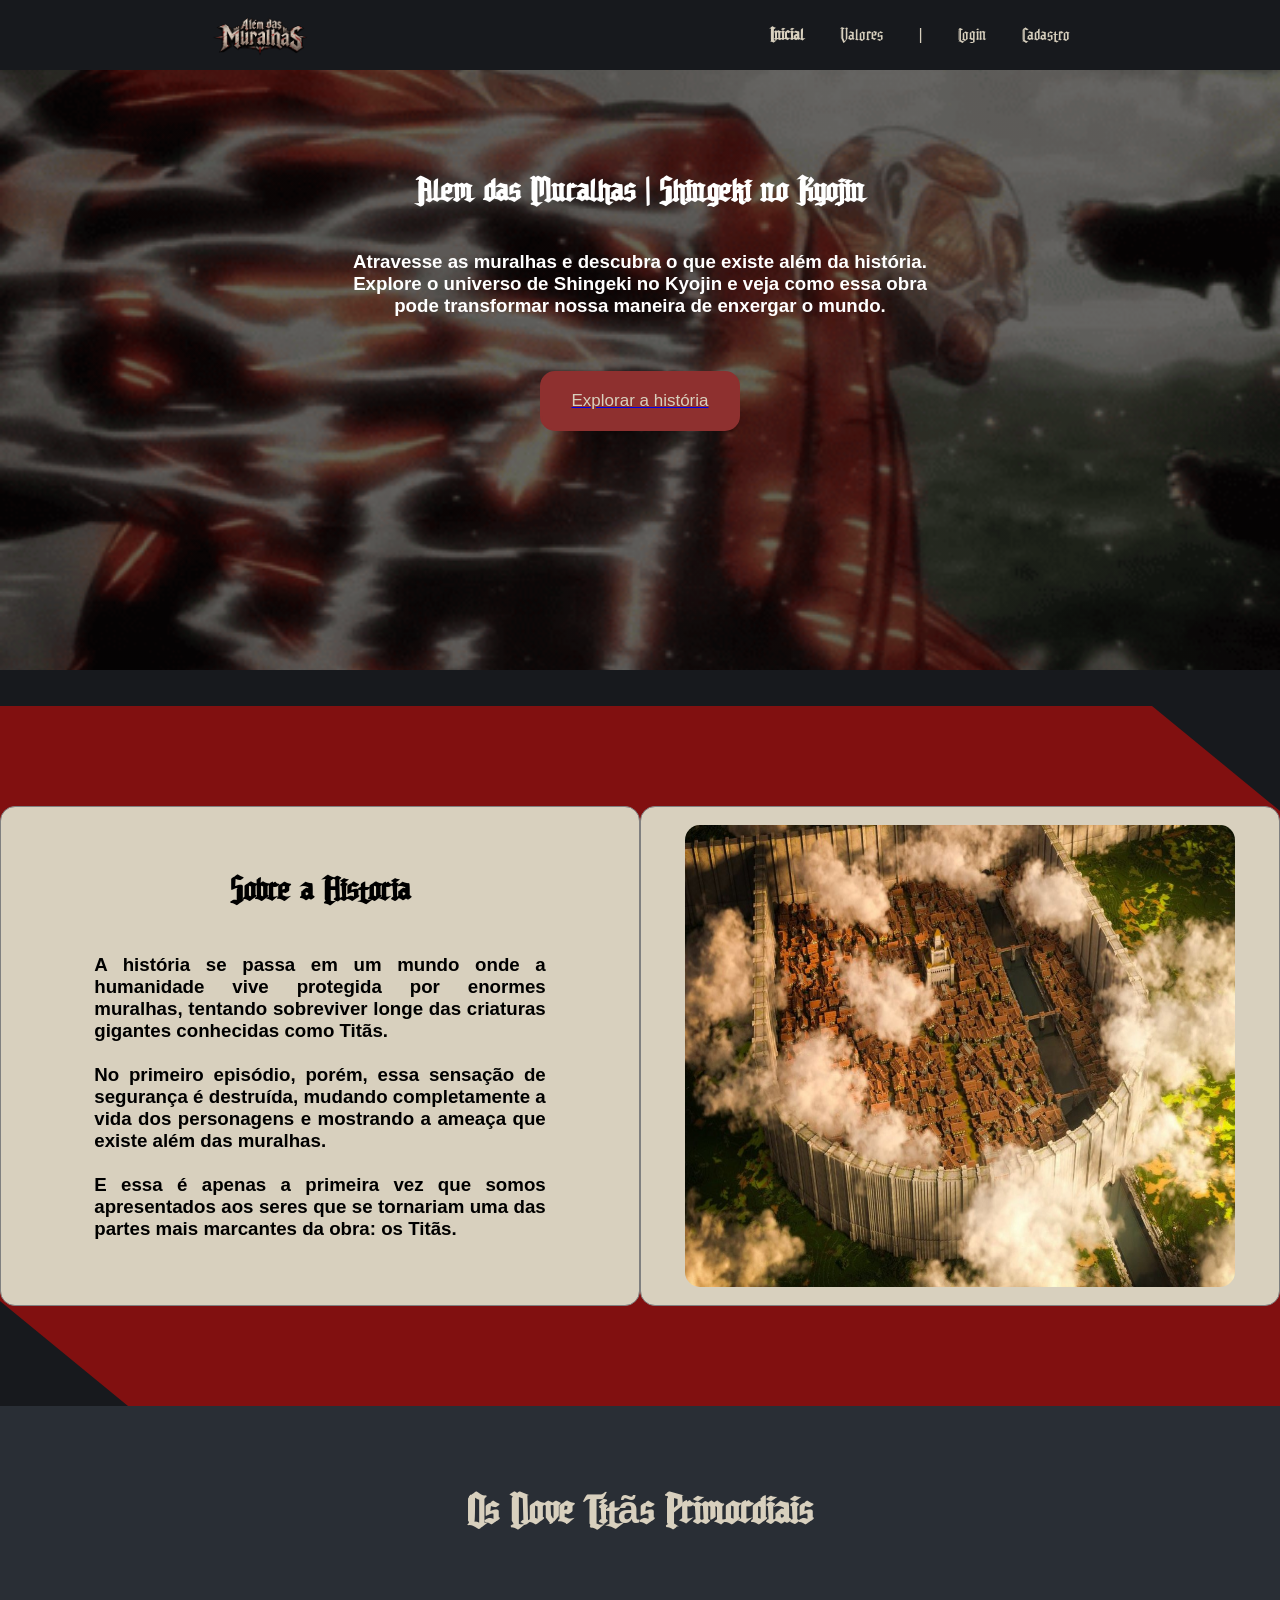
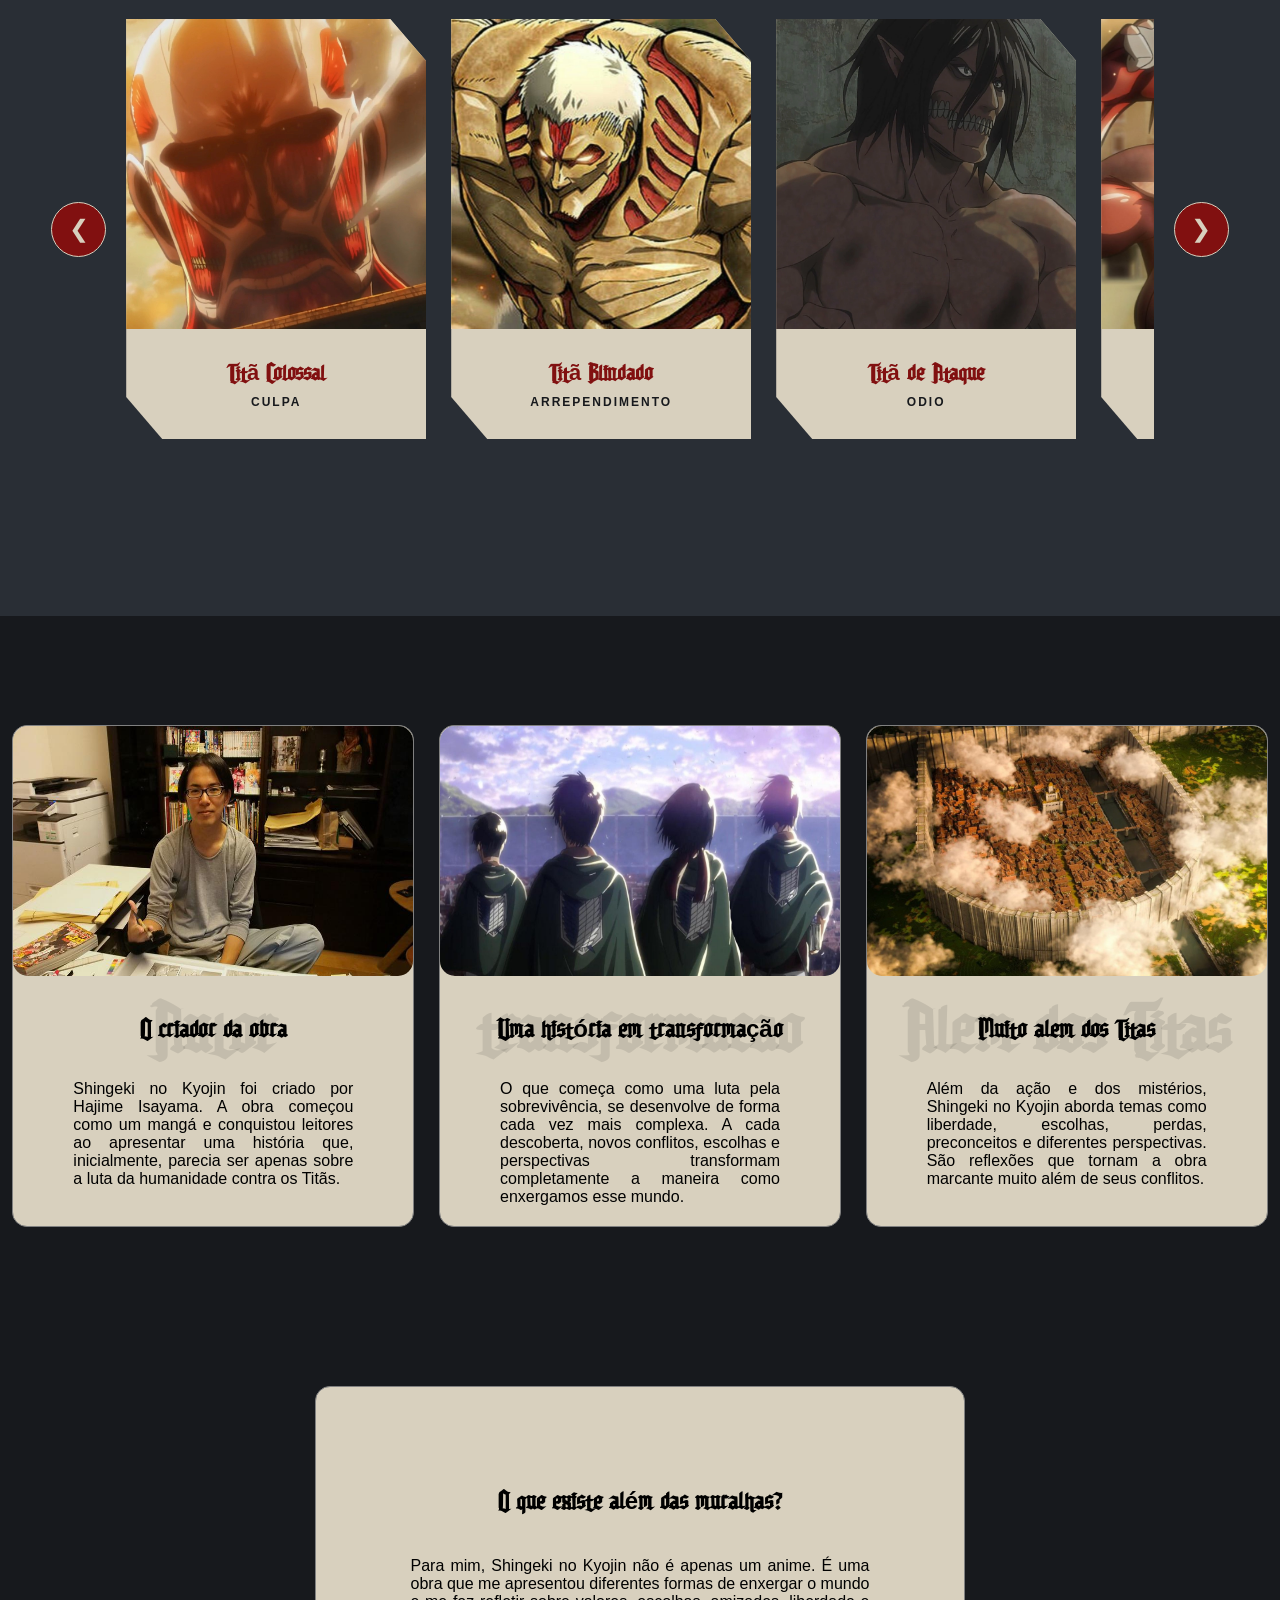
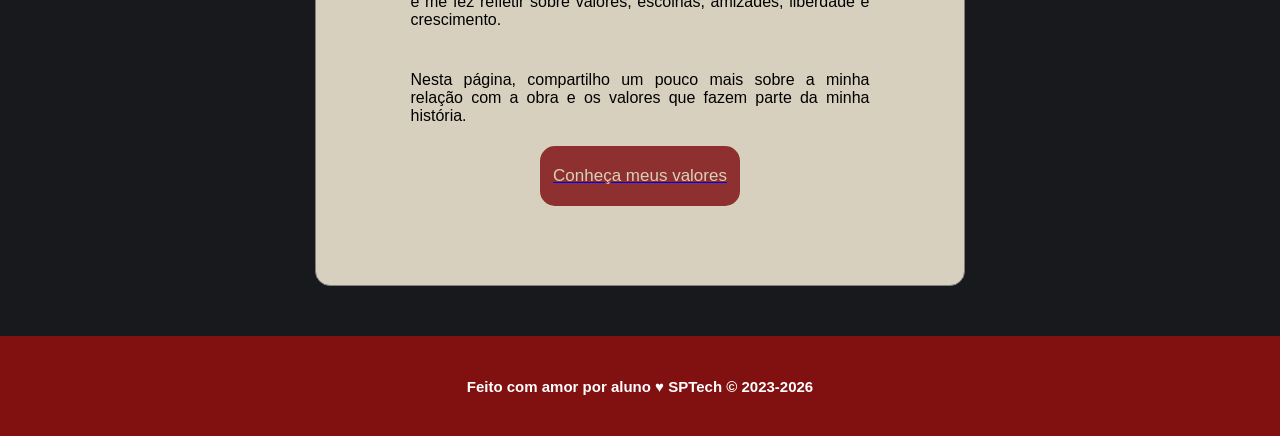
==== commit 844cef98: "chore(index): atualizando Modal titas" ====
--- a/public/index.html
+++ b/public/index.html
@@ -30,7 +30,7 @@
         <li class="agora">
           <a href="./index.html">Inicial</a>
         </li>
-        
+
         <li>
           <a href="./valores.html">Valores</a>
         </li>
@@ -76,7 +76,8 @@
     </div>
 
   </div>
-  <br><br>
+  <br>
+  <br>
   
   <!-- APRESENTAÇÃO DO ANIME -->
   <div class="sobre-anime">
@@ -85,26 +86,16 @@
       <h1>Sobre a Historia</h1>
       
       <h3>
-        Shingeki no Kyojin, conhecido internacionalmente como Attack on Titan,
-        é uma obra japonesa criada por Hajime Isayama.
+        A história se passa em um mundo onde a humanidade vive protegida por enormes muralhas, tentando sobreviver longe das criaturas gigantes conhecidas como Titãs.
 
         <br><br>
 
-        A história se passa em um mundo onde a humanidade vive cercada por
-        enormes muralhas, buscando proteção contra criaturas gigantes
-        conhecidas como Titãs.
+        No primeiro episódio, porém, essa sensação de segurança é destruída, mudando completamente a vida dos personagens e mostrando a ameaça que existe além das muralhas.
 
         <br><br>
 
-        Nesse cenário, acompanhamos personagens que enfrentam perdas,
-        descobertas e decisões capazes de transformar suas vidas e o
-        destino da humanidade.
-
-        <br><br>
-
-        Porém, conforme avançamos pela história, percebemos que aquilo
-        que parecia ser apenas uma luta pela sobrevivência se transforma
-        em algo muito maior.
+        E essa é apenas a primeira vez que somos apresentados aos seres que se tornariam uma das partes mais marcantes da obra: os Titãs.
+
       </h3>
       
     </div>
@@ -116,12 +107,211 @@
     
     
   </div>
-
-  <div class="centro">
-
-    <br><br>
-    <h1>Um mundo entre muralhas</h1>
-  </div>
+  
+<!-- CARROSSEL DOS NOVE TITÃS -->
+<section class="secao-titas">
+
+    <div class="titulo-titas">
+
+        <h1>Os Nove Titãs Primordiais</h1>
+
+    </div>
+
+
+    <div class="carrossel-container">
+
+        <button class="carrossel-btn anterior" onclick="moverCarrossel(1)">
+            &#10094;
+        </button>
+
+
+        <div class="carrossel-viewport">
+
+            <div class="carrossel-titas" id="carrosselTitas">
+
+
+                <!-- TITÃ COLOSSAL -->
+                <div class="card-tita" onclick="abrirModal('colossal')">
+
+                    <div class="imagem-tita">
+                        <img src="./assets/imgs/tita_colossal.jpeg" alt="Titã Colossal">
+
+                        <div class="overlay-tita">
+                            <span>CLIQUE PARA CONHECER</span>
+                        </div>
+                    </div>
+
+                    <div class="conteudo-card-tita">
+                        <h2>Titã Colossal</h2>
+                        <p class="sentimento-tita">CULPA</p>
+                    </div>
+
+                </div>
+
+
+                <!-- TITÃ BLINDADO -->
+                <div class="card-tita" onclick="abrirModal('blindado')">
+
+                    <div class="imagem-tita">
+                        <img src="./assets/imgs/tita_blindado.png" alt="Titã Blindado">
+
+                        <div class="overlay-tita">
+                            <span>CLIQUE PARA CONHECER</span>
+                        </div>
+                    </div>
+
+                    <div class="conteudo-card-tita">
+                        <h2>Titã Blindado</h2>
+                        <p class="sentimento-tita">ARREPENDIMENTO</p>
+                    </div>
+
+                </div>
+
+
+                <!-- TITÃ DE ATAQUE -->
+                <div class="card-tita" onclick="abrirModal('ataque')">
+
+                    <div class="imagem-tita">
+                        <img src="./assets/imgs/tita_ataque_imagem.jpeg" alt="Titã de Ataque">
+
+                        <div class="overlay-tita">
+                            <span>CLIQUE PARA CONHECER</span>
+                        </div>
+                    </div>
+                    <div class="conteudo-card-tita">
+                        <h2>Titã de Ataque</h2>
+                        <p class="sentimento-tita">ODIO</p>
+                    </div>
+
+                </div>
+
+
+                <!-- TITÃ FÊMEA -->
+                <div class="card-tita" onclick="abrirModal('femea')">
+
+                    <div class="imagem-tita">
+                        <img src="./assets/imgs/tita-femea-annie.jpg" alt="Titã Fêmea">
+
+                        <div class="overlay-tita">
+                            <span>CLIQUE PARA CONHECER</span>
+                        </div>
+                    </div>
+
+                    <div class="conteudo-card-tita">
+                        <h2>Titã Fêmea</h2>
+                        <p class="sentimento-tita">SOLIDÃO</p>
+                    </div>
+
+                </div>
+
+
+                <!-- TITÃ BESTIAL -->
+                <div class="card-tita" onclick="abrirModal('bestial')">
+
+                    <div class="imagem-tita">
+                        <img src="./assets/imgs/tita_bestial.jpeg" alt="Titã Bestial">
+
+                        <div class="overlay-tita">
+                            <span>CLIQUE PARA CONHECER</span>
+                        </div>
+                    </div>
+
+                    <div class="conteudo-card-tita">
+                        <h2>Titã Bestial</h2>
+                        <p class="sentimento-tita">RESSENTIMENTO</p>
+                    </div>
+
+                </div>
+
+
+                <!-- TITÃ MANDÍBULA -->
+                <div class="card-tita" onclick="abrirModal('mandibula')">
+
+                    <div class="imagem-tita">
+                        <img src="./assets/imgs/tita_mandibula.jpeg" alt="Titã Mandíbula">
+
+                        <div class="overlay-tita">
+                            <span>CLIQUE PARA CONHECER</span>
+                        </div>
+                    </div>
+
+                    <div class="conteudo-card-tita">
+                        <h2>Titã Mandíbula</h2>
+                        <p class="sentimento-tita">ORGULHO</p>
+                    </div>
+
+                </div>
+
+
+                <!-- TITÃ FUNDADOR -->
+                <div class="card-tita" onclick="abrirModal('fundador')">
+
+                    <div class="imagem-tita">
+                        <img src="./assets/imgs/tita_fundador.jpeg" alt="Titã Fundador">
+
+                        <div class="overlay-tita">
+                            <span>CLIQUE PARA CONHECER</span>
+                        </div>
+                    </div>
+
+                    <div class="conteudo-card-tita">
+                        <h2>Titã Fundador</h2>
+                        <p class="sentimento-tita">MISTÉRIO</p>
+                    </div>
+
+                </div>
+
+
+                <!-- TITÃ CARROÇA -->
+                <div class="card-tita" onclick="abrirModal('carroca')">
+
+                    <div class="imagem-tita">
+                        <img src="./assets/imgs/tita_carroca.jpeg" alt="Titã Carroça">
+
+                        <div class="overlay-tita">
+                            <span>CLIQUE PARA CONHECER</span>
+                        </div>
+                    </div>
+
+                    <div class="conteudo-card-tita">
+                        <h2>Titã Carroça</h2>
+                        <p class="sentimento-tita">LEALDADE</p>
+                    </div>
+
+                </div>
+
+
+                <!-- TITÃ MARTELO DE GUERRA -->
+                <div class="card-tita" onclick="abrirModal('martelo')">
+
+                    <div class="imagem-tita">
+                        <img src="./assets/imgs/tita_martelo_guerra.jpeg" alt="Titã Martelo de Guerra">
+
+                        <div class="overlay-tita">
+                            <span>CLIQUE PARA CONHECER</span>
+                        </div>
+                    </div>
+
+                    <div class="conteudo-card-tita">
+                        <h2>Titã Martelo de Guerra</h2>
+                        <p class="sentimento-tita">DEVER</p>
+                    </div>
+
+                </div>
+
+
+            </div>
+
+        </div>
+
+<button class="carrossel-btn proximo" onclick="moverCarrossel(-1)">
+            &#10095;
+        </button>
+        
+
+    </div>
+
+</section>
 
   <div class="sobre">
 
@@ -153,7 +343,7 @@
         <h2 class="titulo-sobreposto" data-text="transformacao">Uma história em transformação</h2>
 
         <p>
-          O que começa como uma luta pela sobrevivência se desenvolve de forma
+          O que começa como uma luta pela sobrevivência, se desenvolve de forma
           cada vez mais complexa. A cada descoberta, novos conflitos, escolhas
           e perspectivas transformam completamente a maneira como enxergamos
           esse mundo.
@@ -178,181 +368,6 @@
       </div>
 
   </div>
-
-</div>
-
-  <!-- CARROSSEL DOS NOVE TITÃS -->
-  <section class="secao-titas">
-
-    <div class="titulo-titas">
-      <h1>Os Nove Titãs Primordiais</h1>
-
-      <p>
-        Conheça os Nove Titãs que fazem parte da história de
-        Shingeki no Kyojin.
-      </p>
-    </div>
-
-
-    <div class="carrossel-container">
-
-      <button class="carrossel-btn proximo" onclick="moverCarrossel(1)">
-        &#10094;
-      </button>
-
-
-      <div class="carrossel-viewport">
-
-        <div class="carrossel-titas" id="carrosselTitas">
-
-
-          <!-- TITÃ COLOSSAL -->
-          <div class="card-tita">
-            <img src="./assets/imgs/tita_colossal.jpeg" alt="Titã Colossal">
-
-            <div class="conteudo-card-tita">
-              <h2>Titã Colossal</h2>
-
-              <p>
-                Conhecido por seu tamanho gigantesco e pelo enorme
-                poder de destruição causado durante sua transformação.
-              </p>
-            </div>
-          </div>
-
-
-          <!-- TITÃ BLINDADO -->
-          <div class="card-tita">
-            <img src="./assets/imgs/tita_blindado.png" alt="Titã Blindado">
-
-            <div class="conteudo-card-tita">
-              <h2>Titã Blindado</h2>
-
-              <p>
-                Possui uma poderosa camada de endurecimento que protege
-                grande parte de seu corpo.
-              </p>
-            </div>
-          </div>
-
-
-          <!-- TITÃ DE ATAQUE -->
-          <div class="card-tita">
-            <img src="./assets/imgs/tita_ataque_imagem.jpeg" alt="Titã de Ataque">
-
-            <div class="conteudo-card-tita">
-              <h2>Titã de Ataque</h2>
-
-              <p>
-                Um Titã marcado por sua força, resistência e pela
-                determinação presente em sua trajetória.
-              </p>
-            </div>
-          </div>
-
-
-          <!-- TITÃ FÊMEA -->
-          <div class="card-tita">
-            <img src="./assets/imgs/tita-femea-annie.jpg" alt="Titã Fêmea">
-
-            <div class="conteudo-card-tita">
-              <h2>Titã Fêmea</h2>
-
-              <p>
-                Destaca-se pela agilidade, versatilidade e grande
-                habilidade em combate.
-              </p>
-            </div>
-          </div>
-
-
-          <!-- TITÃ BESTIAL -->
-          <div class="card-tita">
-            <img src="./assets/imgs/tita_bestial.jpeg" alt="Titã Bestial">
-
-            <div class="conteudo-card-tita">
-              <h2>Titã Bestial</h2>
-
-              <p>
-                Sua aparência pode variar conforme o portador, assim
-                como suas características em combate.
-              </p>
-            </div>
-          </div>
-
-
-          <!-- TITÃ MANDÍBULA -->
-          <div class="card-tita">
-            <img src="./assets/imgs/tita_mandibula.jpeg" alt="Titã Mandíbula">
-
-            <div class="conteudo-card-tita">
-              <h2>Titã Mandíbula</h2>
-
-              <p>
-                Conhecido principalmente por sua velocidade, agilidade
-                e mandíbulas extremamente poderosas.
-              </p>
-            </div>
-          </div>
-
-
-          <!-- TITÃ FUNDADOR -->
-          <div class="card-tita">
-            <img src="./assets/imgs/tita_fundador.jpeg" alt="Titã Fundador">
-
-            <div class="conteudo-card-tita">
-              <h2>Titã Fundador</h2>
-
-              <p>
-                Um dos Titãs mais importantes e misteriosos da história,
-                cercado por segredos e poderes únicos.
-              </p>
-            </div>
-          </div>
-
-
-          <!-- TITÃ CARROÇA -->
-          <div class="card-tita">
-            <img src="./assets/imgs/tita_carroca.jpeg" alt="Titã Carroça">
-
-            <div class="conteudo-card-tita">
-              <h2>Titã Carroça</h2>
-
-              <p>
-                Possui uma resistência excepcional e grande capacidade
-                para permanecer transformado por longos períodos.
-              </p>
-            </div>
-          </div>
-
-
-          <!-- TITÃ MARTELO DE GUERRA -->
-          <div class="card-tita">
-            <img src="./assets/imgs/tita_martelo_guerra.jpeg" alt="Titã Martelo de Guerra">
-
-            <div class="conteudo-card-tita">
-              <h2>Titã Martelo de Guerra</h2>
-
-              <p>
-                É capaz de utilizar o endurecimento para criar armas
-                e diferentes estruturas durante o combate.
-              </p>
-            </div>
-          </div>
-
-
-        </div>
-
-      </div>
-
-
-      <button class="carrossel-btn anterior" onclick="moverCarrossel(-1)">
-        &#10095;
-      </button>
-
-    </div>
-
-  </section>
 
   <div class="alem">
 
@@ -394,20 +409,209 @@
 
   </div>
 
+<!-- MODAL DOS TITÃS -->
+<div class="modal-tita" id="modalTita">
+
+    <div class="conteudo-modal-tita">
+
+        <!-- BOTÃO DE FECHAR -->
+        <button class="fechar-modal" onclick="fecharModal()">
+            &times;
+        </button>
+
+
+        <!-- LADO ESQUERDO: IMAGEM -->
+        <div class="modal-imagem">
+
+            <img
+                id="modalImagem"
+                src=""
+                alt=""
+            >
+
+        </div>
+
+
+        <!-- LADO DIREITO: INFORMAÇÕES -->
+        <div class="modal-informacoes">
+
+            <!-- NOME -->
+            <h1 id="modalNome"></h1>
+
+
+            <!-- SENTIMENTO -->
+            <div class="modal-info">
+
+                <h3>SENTIMENTO</h3>
+
+                <p id="modalSentimento"></p>
+
+            </div>
+
+
+            <!-- HABILIDADES -->
+            <div class="modal-info">
+
+                <h3>HABILIDADES</h3>
+
+                <p id="modalHabilidades"></p>
+
+            </div>
+
+
+            <!-- ALTURA -->
+            <div class="modal-info">
+
+                <h3>ALTURA</h3>
+
+                <p id="modalAltura"></p>
+
+            </div>
+
+
+            <!-- DESCRIÇÃO -->
+            <div class="modal-info">
+
+                <h3>DESCRIÇÃO</h3>
+
+                <p id="modalDescricao"></p>
+
+            </div>
+
+
+            <!-- PRIMEIRA APARIÇÃO -->
+            <div class="modal-info">
+
+                <h3>PRIMEIRA APARIÇÃO</h3>
+
+                <p id="modalAparicao"></p>
+
+            </div>
+
+        </div>
+
+    </div>
+
+</div>
+
 <script>
 
+  const titas = {
+
+    colossal: {
+        nome: "Titã Colossal",
+        sentimento: "Culpa",
+        habilidades: "Transformação explosiva, emissão intensa de vapor e força destrutiva devido ao seu enorme tamanho.",
+        altura: "60 metros",
+        imagem: "./assets/imgs/tita_colossal.jpeg",
+        descricao: "Seu sentimento central representa o peso das consequências de decisões tomadas e das vidas afetadas por elas.",
+        aparicao: "Temporada 1, episódio 1 — Para Você, Daqui a 2.000 Anos"
+    },
+
+
+    blindado: {
+        nome: "Titã Blindado",
+        sentimento: "Arrependimento",
+        habilidades: "Placas de endurecimento que protegem grande parte do corpo, resistência a impactos e capacidade de romper defesas com investidas.",
+        altura: "15 metros",
+        imagem: "./assets/imgs/tita_blindado.png",
+        descricao: "É marcado pelo conflito entre suas responsabilidades e os laços que constrói ao longo de sua trajetória, enfrentando o peso das consequências de suas escolhas.",
+        aparicao: "Temporada 1, episódio 2 — Naquele Dia"
+    },
+
+
+    ataque: {
+        nome: "Titã de Ataque",
+        sentimento: "Determinação",
+        habilidades: "Força e resistência elevadas, combate versátil e uma habilidade singular ligada às memórias de futuros herdeiros.",
+        altura: "15 metros",
+        imagem: "./assets/imgs/tita_ataque_imagem.jpeg",
+        descricao: "Sua determinação o impulsiona a continuar diante de obstáculos aparentemente impossíveis, mas também pode afastá-lo de outras perspectivas e levar a decisões irreversíveis.",
+        aparicao: "Temporada 1, episódio 7 — Pequena Lâmina"
+    },
+
+
+    femea: {
+        nome: "Titã Fêmea",
+        sentimento: "Solidão",
+        habilidades: "Grande versatilidade em combate, capacidade de endurecimento e habilidade de atrair Titãs através de seu grito.",
+        altura: "14 metros",
+        imagem: "./assets/imgs/tita-femea-annie.jpg",
+        descricao: "A solidão aparece em sua forma de carregar responsabilidades e manter distância das pessoas ao seu redor, mesmo quando seus vínculos continuam influenciando suas escolhas.",
+        aparicao: "Temporada 1, episódio 17 — Titã Fêmea"
+    },
+
+
+    bestial: {
+        nome: "Titã Bestial",
+        sentimento: "Ressentimento",
+        habilidades: "A forma varia conforme o portador. Destaca-se por ataques de longo alcance e, dependendo do portador, pode possuir habilidades especiais relacionadas aos Titãs.",
+        altura: "17 metros",
+        imagem: "./assets/imgs/tita_bestial.jpeg",
+        descricao: "O ressentimento está ligado às experiências da infância e à forma como feridas pessoais podem passar a definir toda uma visão de mundo.",
+        aparicao: "Temporada 2, episódio 1 — Titã Bestial"
+    },
+
+
+    mandibula: {
+        nome: "Titã Mandíbula",
+        sentimento: "Orgulho",
+        habilidades: "Grande velocidade e agilidade, além de garras e mandíbulas capazes de romper materiais extremamente resistentes.",
+        altura: "5 metros",
+        imagem: "./assets/imgs/tita_mandibula.jpeg",
+        descricao: "O orgulho aparece no desejo de provar seu valor e demonstrar superioridade, mas também convive com inseguranças, rivalidades e preocupação com outras pessoas.",
+        aparicao: "Temporada 4, episódio 1 — O Outro Lado do Mar"
+    },
+
+
+    fundador: {
+        nome: "Titã Fundador",
+        sentimento: "Mistério",
+        habilidades: "Possui habilidades ligadas aos Titãs e aos caminhos, sendo uma das formas mais importantes para compreender a origem e o funcionamento de seus poderes.",
+        altura: "Varia conforme o portador",
+        imagem: "./assets/imgs/tita_fundador.jpeg",
+        descricao: "Representa uma parte fundamental dos mistérios da obra. Conforme a história avança, novas informações ajudam a compreender sua importância e as questões relacionadas à origem dos Titãs.",
+        aparicao: "Temporada 2, episódio 12 — O Grito"
+    },
+
+
+    carroca: {
+        nome: "Titã Carroça",
+        sentimento: "Lealdade",
+        habilidades: "Resistência excepcional para permanecer transformado por longos períodos, locomoção em quatro patas e capacidade de transportar armamentos e apoiar tropas.",
+        altura: "4 metros",
+        imagem: "./assets/imgs/tita_carroca.jpeg",
+        descricao: "A lealdade aparece na disposição de continuar lutando ao lado de seus companheiros, mesmo diante dos riscos e das contradições presentes em suas escolhas.",
+        aparicao: "Temporada 3, episódio 13 — A Cidade Onde Tudo Começou"
+    },
+
+
+    martelo: {
+        nome: "Titã Martelo de Guerra",
+        sentimento: "Dever",
+        habilidades: "Cria armas, estacas e estruturas usando endurecimento, possuindo grande versatilidade durante o combate.",
+        altura: "15 metros",
+        imagem: "./assets/imgs/tita_martelo_guerra.jpeg",
+        descricao: "O dever representa a responsabilidade de lutar pelos interesses e pela família que representa, assumindo uma missão que vai além de seus próprios desejos.",
+        aparicao: "Temporada 4, episódio 6 — O Titã Martelo de Guerra"
+    }
+
+};
+
     let posicaoCarrossel = 0;
 
+    const carrossel = document.getElementById("carrosselTitas");
+
+
     function moverCarrossel(direcao) {
 
-        const carrossel = document.getElementById("carrosselTitas");
-
         const tamanhoMovimento = 325;
-
-        posicaoCarrossel += direcao * tamanhoMovimento;
 
         const limiteDireita =
             -(carrossel.scrollWidth - carrossel.parentElement.clientWidth);
+
+
+        posicaoCarrossel += direcao * tamanhoMovimento;
 
 
         if (posicaoCarrossel > 0) {
@@ -422,9 +626,61 @@
 
         carrossel.style.transform =
             `translateX(${posicaoCarrossel}px)`;
+
     }
 
-  </script>
+function abrirModal(tipoTita) {
+
+    const dadosTita = titas[tipoTita];
+
+
+    document.getElementById("modalNome").innerHTML =
+        dadosTita.nome;
+
+
+    document.getElementById("modalSentimento").innerHTML =
+        dadosTita.sentimento;
+
+
+    document.getElementById("modalHabilidades").innerHTML =
+        dadosTita.habilidades;
+
+
+    document.getElementById("modalAltura").innerHTML =
+        dadosTita.altura;
+
+
+    document.getElementById("modalDescricao").innerHTML =
+        dadosTita.descricao;
+
+
+    document.getElementById("modalAparicao").innerHTML =
+        dadosTita.aparicao;
+
+
+    document.getElementById("modalImagem").src =
+        dadosTita.imagem;
+
+
+    document.getElementById("modalImagem").alt =
+        dadosTita.nome;
+
+
+    const modal = document.getElementById("modalTita");
+
+    modal.style.display = "flex";
+
+}
+
+
+function fecharModal() {
+
+    const modal = document.getElementById("modalTita");
+
+    modal.style.display = "none";
+
+}
+</script>
 
 </body>
 
--- a/public/css/estilo.css
+++ b/public/css/estilo.css
@@ -35,7 +35,6 @@
   --cor-aco-escuro: #292E35;  /* Aço escuro para cartões/painéis */
   --cor-papiro: #D8D0BE;      /* Papiro para títulos e textos de destaque */
   --cor-vermelho-batalha: #8E302F; /* Botões e detalhes importantes */
-  --cor-verde-oliva: #65715B; /* Etiquetas e detalhes secundários */
 }
 
 .container {
@@ -227,8 +226,8 @@
 /* FOOTER */
 
 .footer {
-  /* footer usa o verde-oliva como cor de fundo */
-  background-color: var(--cor-verde-oliva);
+  /* footer usa o strong-red como cor de fundo */
+  background-color: var(--cor-strong-red);
   height: 100px;
   color: #fff;
   display: flex;
@@ -574,22 +573,6 @@
   border-radius: 15px;
 }
 
-.div-texto h3{
-  font-size: medium;
-}
-
-
-
-.sobre-geral2 {
-  display: flex;
-  flex-direction: row-reverse;
-  height: 500px;
-  width: 90%;
-  align-items: center;
-  align-self: center;
-  justify-content: space-between;
-}
-
 .cards-text {
   display: flex;
   flex-direction: row;
@@ -604,7 +587,6 @@
 .informacoes {
   height: 1200px;
   width: 100%;
-  background-color: var(--cor-verde-oliva);
 }
 
 .fotos img{
@@ -616,7 +598,6 @@
   flex-direction: row;
   height: 500px;
   width: 430px;
-  /* seção de fotos/titans usa um vermelho forte mais saturado */
   background-color: var(--cor-strong-red);
   border: 1px solid #535151;
   border-radius: 15px;
@@ -953,6 +934,7 @@
 .secao-titas {
     width: 100%;
     min-height: 650px;
+
     padding: 80px 0;
 
     background-color: var(--cor-aco-escuro);
@@ -961,45 +943,57 @@
     display: flex;
     flex-direction: column;
     align-items: center;
-}
-
+
+    overflow: hidden;
+}
+
+
+/* TÍTULO */
 
 .titulo-titas {
     width: 80%;
     text-align: center;
+
     margin-bottom: 50px;
 }
 
 
 .titulo-titas h1 {
-    font-size: 36px;
-    margin-bottom: 15px;
+    font-size: 38px;
+    margin: 0 0 15px 0;
 }
 
 
 .titulo-titas p {
-    max-width: 600px;
+    max-width: 650px;
+
     margin: auto;
-    line-height: 1.5;
-}
-
-
-/* CONTAINER PRINCIPAL */
+
+    line-height: 1.6;
+}
+
+
+/* CONTAINER DO CARROSSEL */
 
 .carrossel-container {
-    width: 90%;
+    width: 92%;
+
     display: flex;
     align-items: center;
     justify-content: center;
+
     gap: 20px;
 }
 
 
-/* ÁREA VISÍVEL DO CARROSSEL */
+/* ÁREA VISÍVEL */
 
 .carrossel-viewport {
     width: 100%;
+
     overflow: hidden;
+
+    padding: 20px 0;
 }
 
 
@@ -1007,81 +1001,165 @@
 
 .carrossel-titas {
     display: flex;
+
     gap: 25px;
 
-    transition: transform 0.5s ease;
-}
-
-
-/* CARD INDIVIDUAL */
+    transition: transform 0.6s ease;
+}
+
+
+/* CARD */
 
 .card-tita {
     min-width: 300px;
-    height: 430px;
+    height: 420px;
 
     background-color: var(--cor-papiro);
     color: var(--cor-fundo);
 
+    cursor: pointer;
+
     overflow: hidden;
 
     display: flex;
     flex-direction: column;
 
+    transition:
+        transform 0.4s ease,
+        box-shadow 0.4s ease,
+        opacity 0.4s ease;
+
+    clip-path: polygon(
+        0 0,
+        88% 0,
+        100% 10%,
+        100% 100%,
+        12% 100%,
+        0 90%
+    );
+}
+
+
+/* HOVER */
+
+.card-tita:hover {
+    transform: translateY(-12px) scale(1.02);
+
+    box-shadow: 0 15px 30px rgba(0, 0, 0, 0.5);
+}
+
+
+/* IMAGEM */
+
+.imagem-tita {
+    width: 100%;
+    height: 310px;
+
+    position: relative;
+
+    overflow: hidden;
+}
+
+
+.imagem-tita img {
+    width: 100%;
+    height: 100%;
+
+    object-fit: cover;
+
+    transition: transform 0.5s ease;
+}
+
+
+.card-tita:hover .imagem-tita img {
+    transform: scale(1.1);
+}
+
+
+/* OVERLAY */
+
+.overlay-tita {
+    position: absolute;
+
+    top: 0;
+    left: 0;
+
+    width: 100%;
+    height: 100%;
+
+    background-color: rgba(0, 0, 0, 0.65);
+
+    display: flex;
+
+    justify-content: center;
+    align-items: center;
+
+    opacity: 0;
+
+    transition: opacity 0.4s ease;
+}
+
+
+.card-tita:hover .overlay-tita {
+    opacity: 1;
+}
+
+
+.overlay-tita span {
+    color: var(--cor-papiro);
+
     border: 1px solid var(--cor-vermelho-batalha);
 
-    cursor: pointer;
-
-    transition: transform 0.3s ease;
-}
-
-
-/* EFEITO AO PASSAR O MOUSE */
-
-.card-tita:hover {
-    transform: translateY(-10px);
-}
-
-
-/* IMAGEM */
-
-.card-tita img {
-    width: 100%;
-    height: 260px;
-
-    object-fit: cover;
-
-    border-bottom: 3px solid var(--cor-vermelho-batalha);
-}
-
-
-/* TEXTO */
+    padding: 12px 18px;
+
+    font-size: 14px;
+
+    letter-spacing: 1px;
+}
+
+
+/* CONTEÚDO */
 
 .conteudo-card-tita {
+    flex: 1;
+
+    display: flex;
+    flex-direction: column;
+
+    justify-content: center;
+    align-items: center;
+
+    text-align: center;
+
     padding: 15px;
-
-    display: flex;
-    flex-direction: column;
-
-    align-items: center;
-    text-align: center;
 }
 
 
 .conteudo-card-tita h2 {
-    margin: 0 0 10px 0;
+    margin: 0 0 8px 0;
 
     color: var(--cor-strong-red);
-}
-
-
-.conteudo-card-tita p {
+
+    font-size: 22px;
+}
+
+
+/* SENTIMENTO */
+
+.sentimento-tita {
     margin: 0;
 
-    line-height: 1.4;
-}
-
-
-/* BOTÕES DO CARROSSEL */
+    font-size: 12px;
+
+    font-weight: bold;
+
+    letter-spacing: 2px;
+
+    color: var(--cor-verde-oliva);
+}
+
+
+/* BOTÕES */
 
 .carrossel-btn {
     width: 55px;
@@ -1090,6 +1168,7 @@
     min-width: 55px;
 
     display: flex;
+
     justify-content: center;
     align-items: center;
 
@@ -1103,9 +1182,9 @@
 
     cursor: pointer;
 
-    font-size: 25px;
-
-    transition: 0.3s;
+    font-size: 24px;
+
+    transition: all 0.3s ease;
 }
 
 
@@ -1113,6 +1192,235 @@
     background-color: var(--cor-vermelho-batalha);
 
     transform: scale(1.1);
+}
+
+
+/* INDICADORES */
+
+.indicadores-carrossel {
+    display: flex;
+
+    gap: 10px;
+
+    margin-top: 30px;
+}
+
+
+.indicador {
+    width: 9px;
+    height: 9px;
+
+    background-color: var(--cor-papiro);
+
+    opacity: 0.4;
+
+    border-radius: 50%;
+
+    transition: all 0.3s ease;
+
+    cursor: pointer;
+}
+
+
+.indicador.ativo {
+    opacity: 1;
+
+    background-color: var(--cor-strong-red);
+
+    transform: scale(1.4);
+}
+
+
+/* INSTRUÇÃO */
+
+.instrucao-titas {
+    margin-top: 25px;
+
+    font-size: 14px;
+
+    opacity: 0.8;
+
+    text-align: center;
+}
+
+.carrossel-btn:hover {
+    background-color: var(--cor-vermelho-batalha);
+
+    transform: scale(1.1);
+}
+
+/* =========================
+       MODAL DOS TITÃS
+========================= */
+
+/* FUNDO ESCURO */
+
+.modal-tita {
+    display: none;
+
+    position: fixed;
+    inset: 0;
+
+    width: 100%;
+    height: 100vh;
+
+    background-color: rgba(0, 0, 0, 0.80);
+
+    justify-content: center;
+    align-items: center;
+
+    z-index: 9999;
+}
+
+
+/* CAIXA PRINCIPAL */
+
+.conteudo-modal-tita {
+    width: 1000px;
+    height: 650px;
+
+    max-width: 90%;
+    max-height: 85vh;
+
+    display: flex;
+
+    position: relative;
+
+    overflow: hidden;
+
+    background-color: var(--cor-papiro);
+
+    color: var(--cor-fundo);
+
+    box-shadow: 0 20px 50px rgba(0, 0, 0, 0.6);
+
+    clip-path: polygon(
+        0 0,
+        96% 0,
+        100% 6%,
+        100% 100%,
+        4% 100%,
+        0 94%
+    );
+}
+
+
+/* =========================
+        LADO DA IMAGEM
+========================= */
+
+.modal-imagem {
+    width: 50%;
+    height: 100%;
+
+    flex-shrink: 0;
+
+    overflow: hidden;
+}
+
+
+.modal-imagem img {
+    width: 100%;
+    height: 100%;
+
+    object-fit: cover;
+
+    display: block;
+}
+
+
+/* =========================
+     LADO DAS INFORMAÇÕES
+========================= */
+
+.modal-informacoes {
+    width: 50%;
+
+    padding: 45px 50px;
+
+    box-sizing: border-box;
+
+    overflow-y: auto;
+
+    display: flex;
+    flex-direction: column;
+
+    gap: 18px;
+}
+
+
+/* NOME DO TITÃ */
+
+.modal-informacoes h1 {
+    margin: 0 0 10px 0;
+
+    font-size: 34px;
+
+    color: var(--cor-strong-red);
+}
+
+
+/* CADA BLOCO DE INFORMAÇÃO */
+
+.modal-info {
+    display: flex;
+    flex-direction: column;
+
+    gap: 5px;
+}
+
+
+.modal-info h3 {
+    margin: 0;
+
+    font-size: 13px;
+
+    letter-spacing: 2px;
+
+    color: var(--cor-verde-oliva);
+}
+
+
+.modal-info p {
+    margin: 0;
+
+    font-size: 14px;
+
+    line-height: 1.5;
+}
+
+
+/* =========================
+       BOTÃO DE FECHAR
+========================= */
+
+.fechar-modal {
+    position: absolute;
+
+    top: 15px;
+    right: 20px;
+
+    width: 40px;
+    height: 40px;
+
+    border: none;
+
+    background: transparent;
+
+    color: var(--cor-strong-red);
+
+    font-size: 32px;
+
+    cursor: pointer;
+
+    z-index: 10;
+
+    transition: transform 0.3s ease;
+}
+
+
+.fechar-modal:hover {
+    transform: scale(1.2);
 }
 
 @keyframes bell {
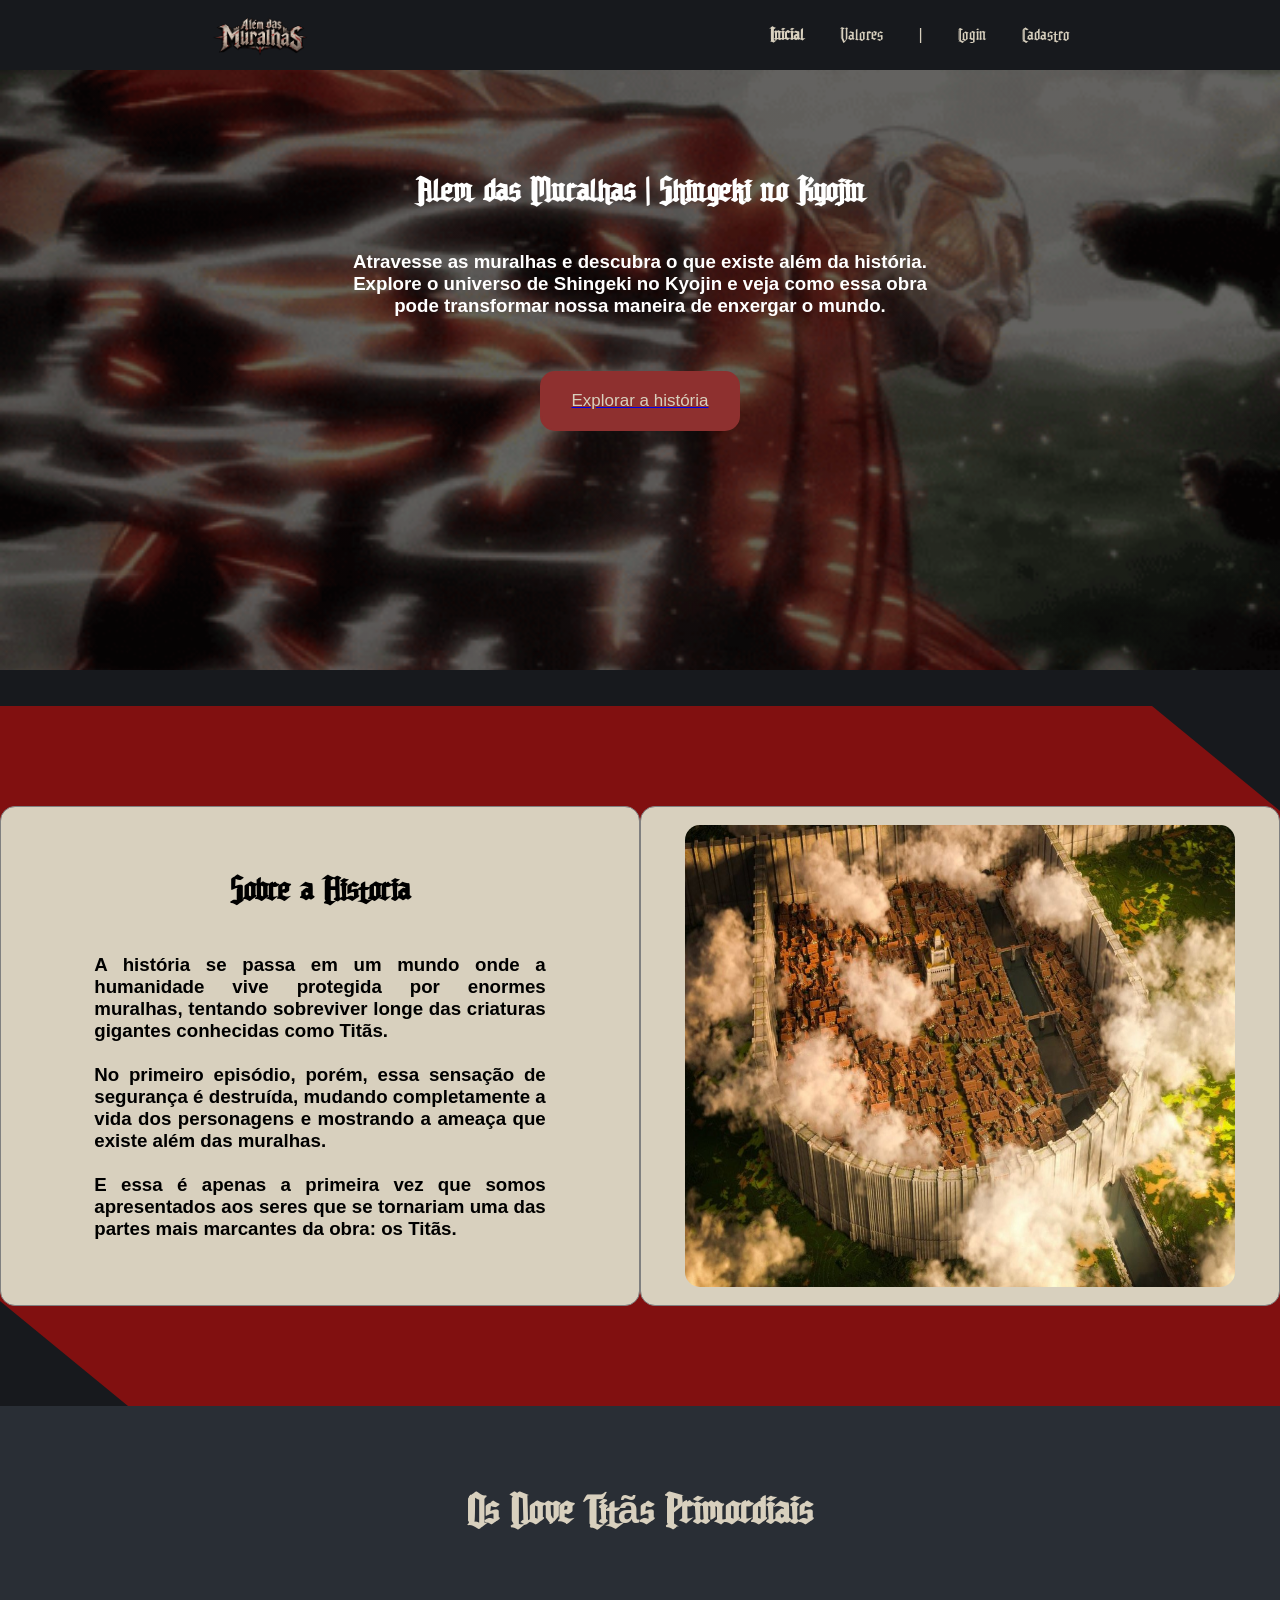
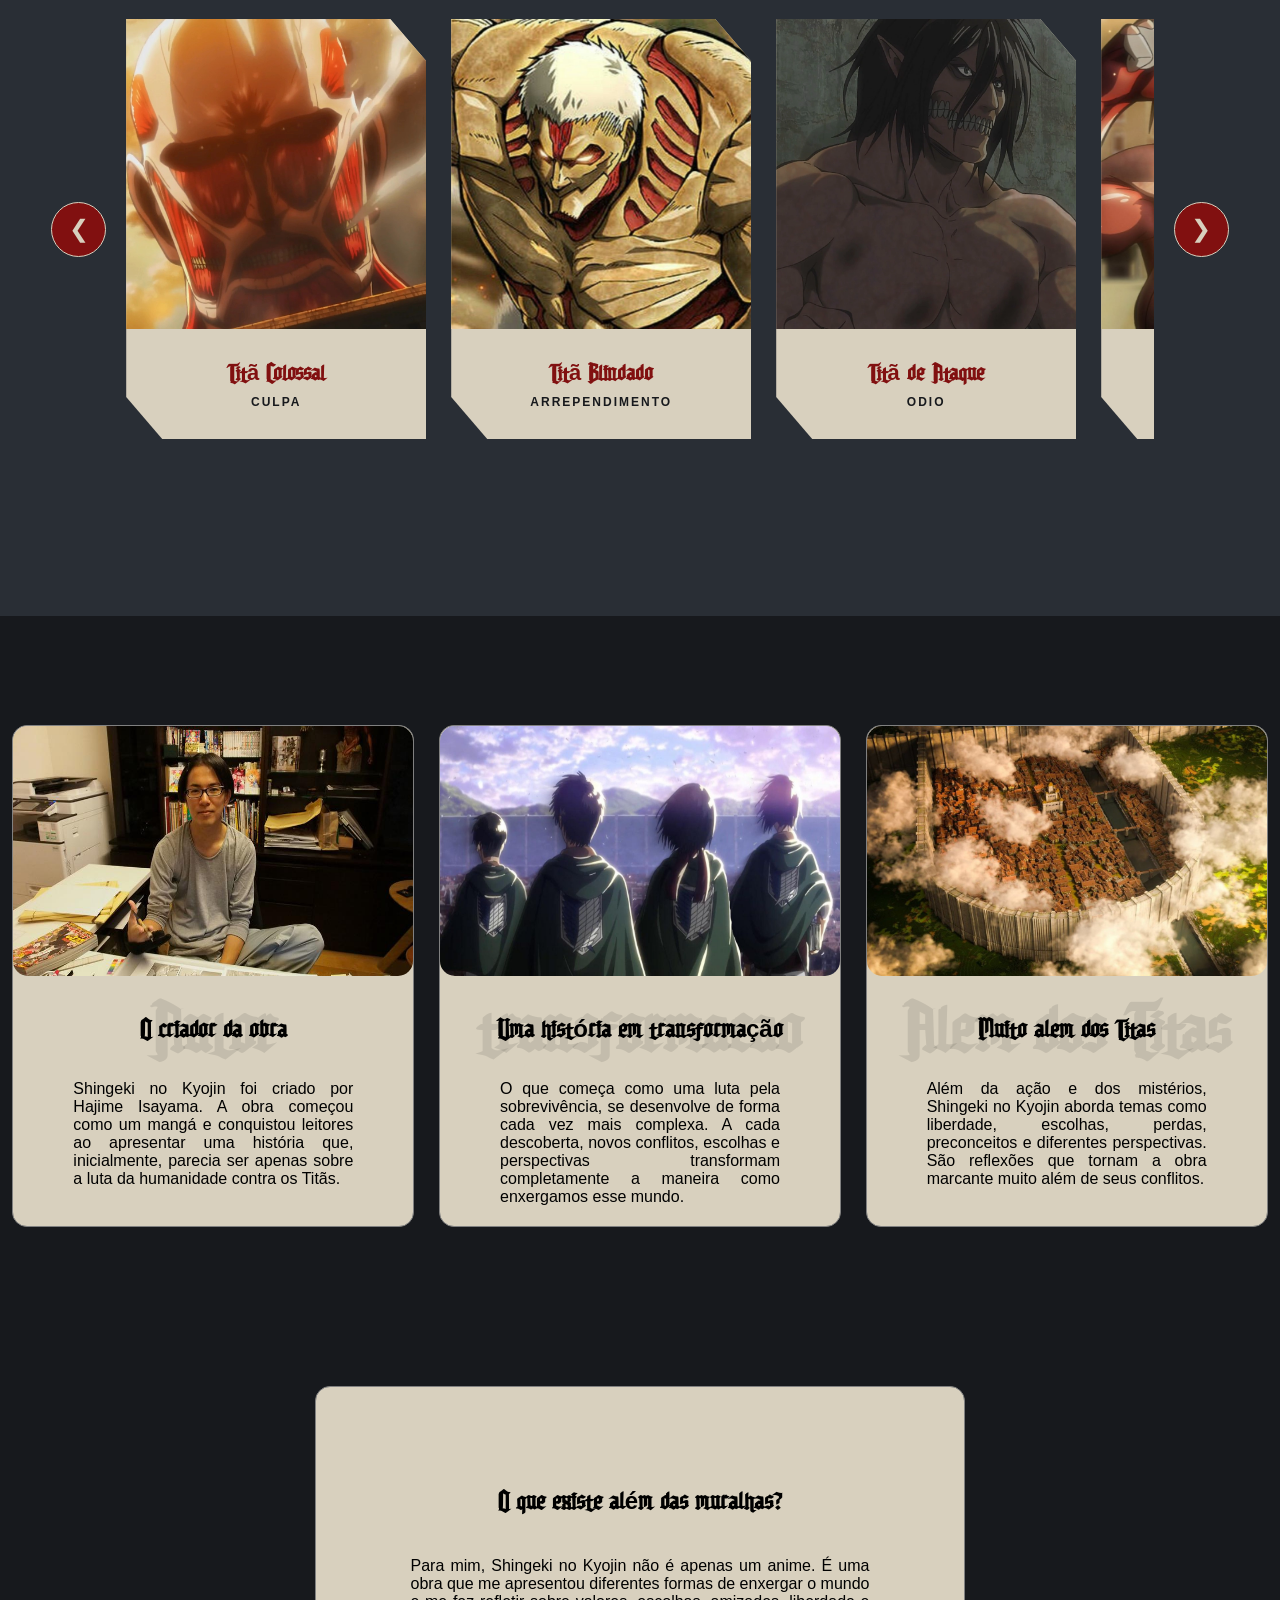
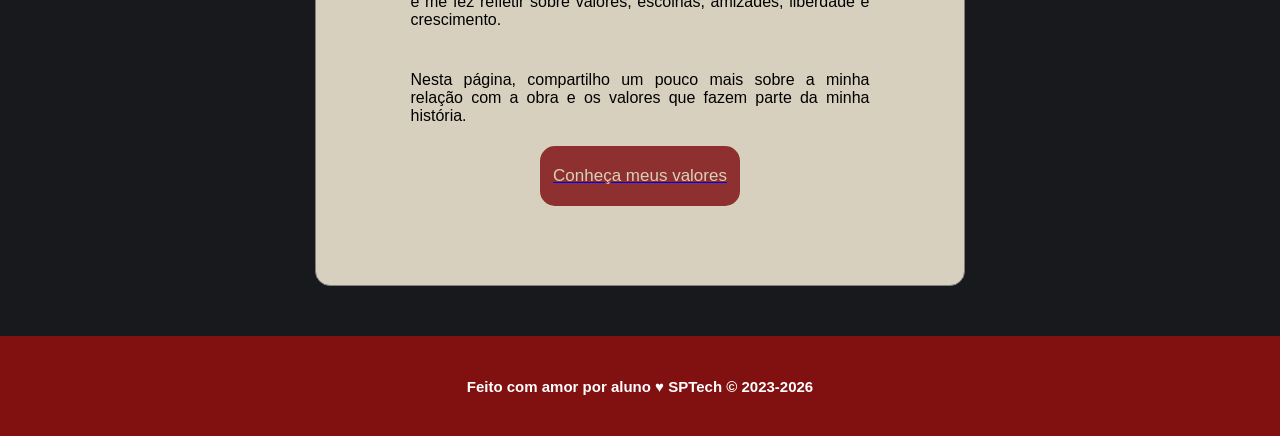
==== commit e7bb0375: "chore(cads): Atualização sistema de perguntas no quiz" ====
--- a/public/index.html
+++ b/public/index.html
@@ -80,7 +80,7 @@
   <br>
   
   <!-- APRESENTAÇÃO DO ANIME -->
-  <div class="sobre-anime">
+  <div class="sobre-anime" id="historia-anime">
     
     <div class="div-texto">
       <h1>Sobre a Historia</h1>
--- a/public/css/estilo.css
+++ b/public/css/estilo.css
@@ -170,6 +170,28 @@
   border-radius: 15px;
   background-color: var(--cor-vermelho-batalha);
   font-size: 17px;
+}
+
+/* Ativa rolagem suave para âncoras na mesma página.
+   Isso faz com que ao clicar em links com href="#id" a tela
+   desça suavemente até o destino.
+*/
+html {
+  scroll-behavior: smooth;
+}
+
+/* Efeito de hover para botões das páginas index e valores
+   Altera a cor de fundo e a borda quando o usuário passar o mouse.
+   Foi mantido o padrão de cores definido no AGENTS.md.
+*/
+button, .btn, .botao {
+  transition: background-color 0.18s ease, border-color 0.18s ease, transform 0.12s ease;
+}
+
+button:hover, .btn:hover, .botao:hover {
+  background-color: var(--cor-strong-red); /* tom alternativo de vermelho ao passar o mouse */
+  border-color: var(--cor-papiro);
+  color: var(--cor-papiro);
 }
 
 .banner .container {
@@ -1155,7 +1177,7 @@
 
     letter-spacing: 2px;
 
-    color: var(--cor-verde-oliva);
+    color: var(-);
 }
 
 
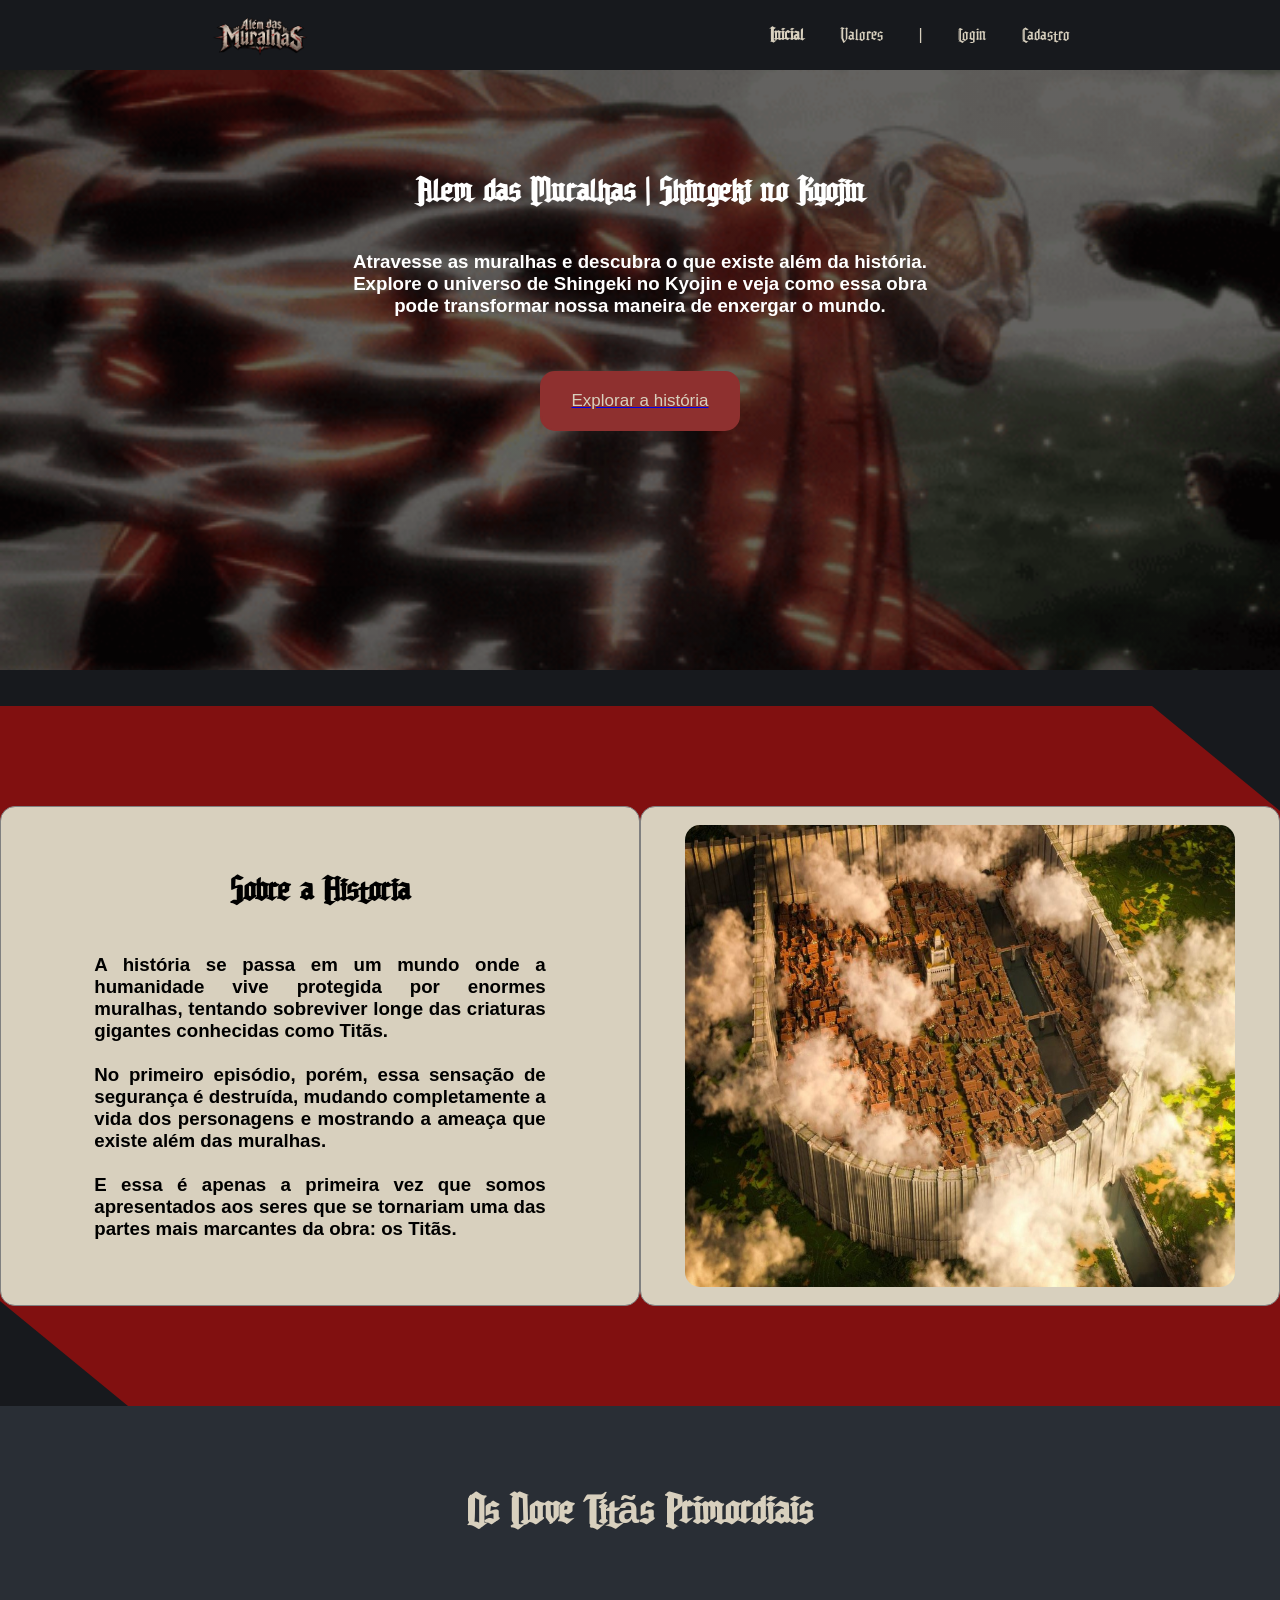
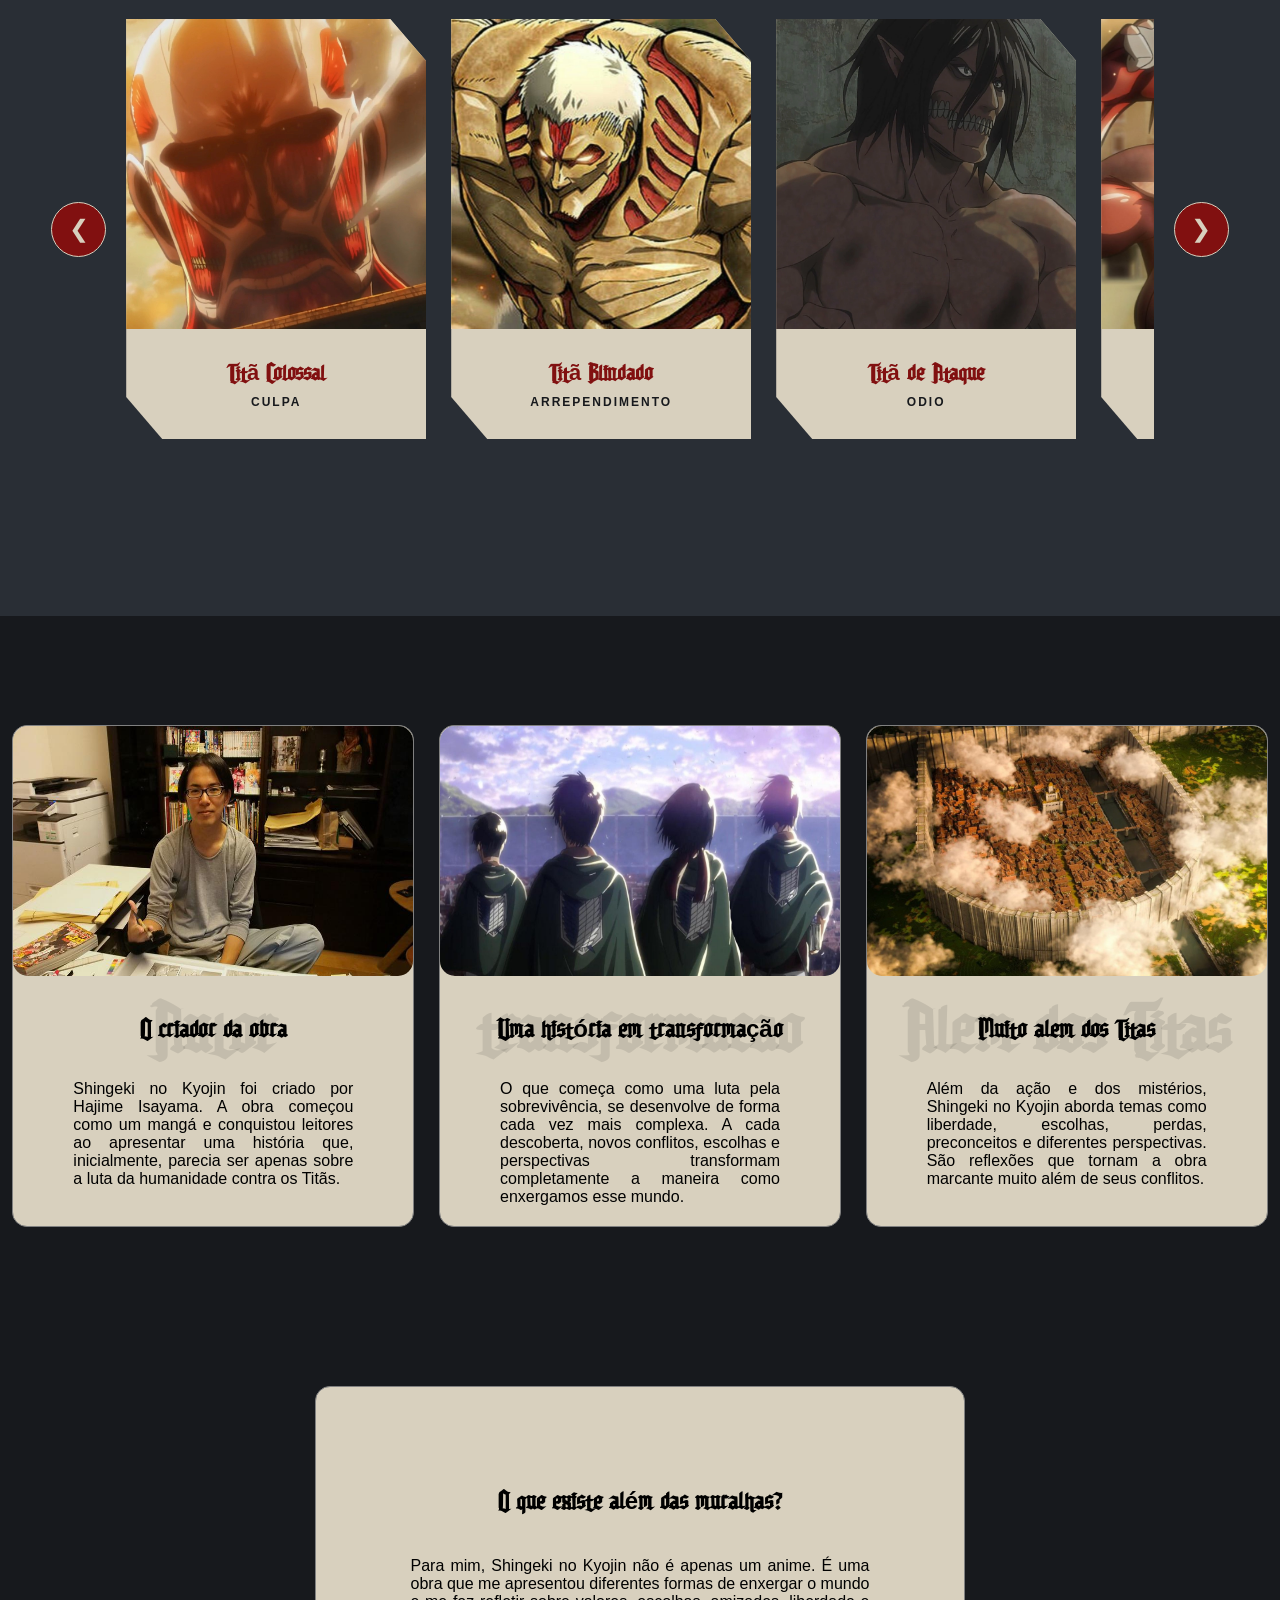
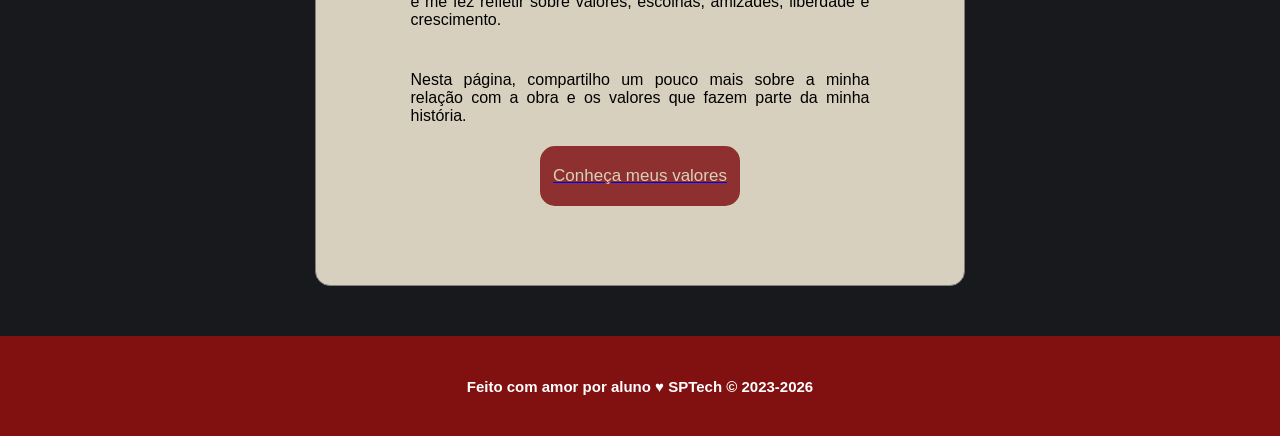
==== commit b82c8ae8: "feat(dashboard): Colocando novas KPIs" ====
--- a/public/index.html
+++ b/public/index.html
@@ -2,685 +2,678 @@
 <html lang="pt-br">
 
 <head>
-  <meta charset="UTF-8">
-  <meta http-equiv="X-UA-Compatible" content="IE=edge">
-  <meta name="viewport" content="width=device-width, initial-scale=1.0">
-
-  <title>Além das Muralhas | Página Inicial</title>
-
-  <script src="./js/sessao.js"></script>
-
-  <link rel="stylesheet" href="./css/estilo.css">
-  <link rel="icon" href="./assets/imgs/tita_de_ataque.jpg">
-  <link rel="preconnect" href="https://fonts.gstatic.com">
+    <meta charset="UTF-8">
+    <meta http-equiv="X-UA-Compatible" content="IE=edge">
+    <meta name="viewport" content="width=device-width, initial-scale=1.0">
+
+    <title>Além das Muralhas | Página Inicial</title>
+
+    <script src="./js/sessao.js"></script>
+
+    <link rel="stylesheet" href="./css/estilo.css">
+    <link rel="icon" href="./assets/imgs/tita_de_ataque.jpg">
+    <link rel="preconnect" href="https://fonts.gstatic.com">
 </head>
 
 <body>
 
-  <!-- HEADER -->
-  <div class="header">
-    <div class="container header">
-
-      <img src="./assets/imgs/Além_das_Muralhas_logo.png"
-        class="titulo"
-        alt="Logo Além das Muralhas">
-
-      <ul class="navbar">
-
-        <li class="agora">
-          <a href="./index.html">Inicial</a>
-        </li>
-
-        <li>
-          <a href="./valores.html">Valores</a>
-        </li>
-
-        <li>|</li>
-
-        <li>
-          <a href="./login.html">Login</a>
-        </li>
-
-        <li>
-          <a href="./cadastro.html">Cadastro</a>
-        </li>
-
-      </ul>
-
+    <!-- HEADER -->
+    <div class="header">
+        <div class="container header">
+
+            <img src="./assets/imgs/Além_das_Muralhas_logo.png" class="titulo" alt="Logo Além das Muralhas">
+
+            <ul class="navbar">
+
+                <li class="agora">
+                    <a href="./index.html">Inicial</a>
+                </li>
+
+                <li>
+                    <a href="./valores.html">Valores</a>
+                </li>
+
+                <li>|</li>
+
+                <li>
+                    <a href="./login.html">Login</a>
+                </li>
+
+                <li>
+                    <a href="./cadastro.html">Cadastro</a>
+                </li>
+
+            </ul>
+
+        </div>
     </div>
-  </div>
-
-
-  <!-- BANNER PRINCIPAL -->
-  <div class="banner">
-
-    <div class="text">
-      <br>
-      <br>
-      <br>
-      <h1>Alem das Muralhas | Shingeki no Kyojin</h1>
-
-      <h3>
-        Atravesse as muralhas e descubra o que existe além da história.
-        Explore o universo de Shingeki no Kyojin e veja como essa obra
-        pode transformar nossa maneira de enxergar o mundo.
-      </h3>
-
-      <br>
-      <br>
-
-      <a href="#historia-anime">
-        <button>Explorar a história</button>
-      </a>
+
+
+    <!-- BANNER PRINCIPAL -->
+    <div class="banner">
+
+        <div class="text">
+            <br>
+            <br>
+            <br>
+            <h1>Alem das Muralhas | Shingeki no Kyojin</h1>
+
+            <h3>
+                Atravesse as muralhas e descubra o que existe além da história.
+                Explore o universo de Shingeki no Kyojin e veja como essa obra
+                pode transformar nossa maneira de enxergar o mundo.
+            </h3>
+
+            <br>
+            <br>
+
+            <a href="#historia-anime">
+                <button>Explorar a história</button>
+            </a>
+
+        </div>
 
     </div>
-
-  </div>
-  <br>
-  <br>
-  
-  <!-- APRESENTAÇÃO DO ANIME -->
-  <div class="sobre-anime" id="historia-anime">
-    
-    <div class="div-texto">
-      <h1>Sobre a Historia</h1>
-      
-      <h3>
-        A história se passa em um mundo onde a humanidade vive protegida por enormes muralhas, tentando sobreviver longe das criaturas gigantes conhecidas como Titãs.
-
-        <br><br>
-
-        No primeiro episódio, porém, essa sensação de segurança é destruída, mudando completamente a vida dos personagens e mostrando a ameaça que existe além das muralhas.
-
-        <br><br>
-
-        E essa é apenas a primeira vez que somos apresentados aos seres que se tornariam uma das partes mais marcantes da obra: os Titãs.
-
-      </h3>
-      
+    <br>
+    <br>
+
+    <!-- APRESENTAÇÃO DO ANIME -->
+    <div class="sobre-anime" id="historia-anime">
+
+        <div class="div-texto">
+            <h1>Sobre a Historia</h1>
+
+            <h3>
+                A história se passa em um mundo onde a humanidade vive protegida por enormes muralhas, tentando
+                sobreviver longe das criaturas gigantes conhecidas como Titãs.
+
+                <br><br>
+
+                No primeiro episódio, porém, essa sensação de segurança é destruída, mudando completamente a vida dos
+                personagens e mostrando a ameaça que existe além das muralhas.
+
+                <br><br>
+
+                E essa é apenas a primeira vez que somos apresentados aos seres que se tornariam uma das partes mais
+                marcantes da obra: os Titãs.
+
+            </h3>
+
+        </div>
+        <div class="div-texto">
+            <img src="./assets/imgs/alem_muralhas.jpg" alt="Muralhas de Shingeki no Kyojin">
+        </div>
+
+
+
     </div>
-    <div class="div-texto">
-      <img src="./assets/imgs/alem_muralhas.jpg"
-      alt="Muralhas de Shingeki no Kyojin">
+
+    <!-- CARROSSEL DOS NOVE TITÃS -->
+    <section class="secao-titas">
+
+        <div class="titulo-titas">
+
+            <h1>Os Nove Titãs Primordiais</h1>
+
+        </div>
+
+
+        <div class="carrossel-container">
+
+            <button class="carrossel-btn anterior" onclick="moverCarrossel(1)">
+                &#10094;
+            </button>
+
+
+            <div class="carrossel-viewport">
+
+                <div class="carrossel-titas" id="carrosselTitas">
+
+
+                    <!-- TITÃ COLOSSAL -->
+                    <div class="card-tita" onclick="abrirModal('colossal')">
+
+                        <div class="imagem-tita">
+                            <img src="./assets/imgs/tita_colossal.jpeg" alt="Titã Colossal">
+
+                            <div class="overlay-tita">
+                                <span>CLIQUE PARA CONHECER</span>
+                            </div>
+                        </div>
+
+                        <div class="conteudo-card-tita">
+                            <h2>Titã Colossal</h2>
+                            <p class="sentimento-tita">CULPA</p>
+                        </div>
+
+                    </div>
+
+
+                    <!-- TITÃ BLINDADO -->
+                    <div class="card-tita" onclick="abrirModal('blindado')">
+
+                        <div class="imagem-tita">
+                            <img src="./assets/imgs/tita_blindado.png" alt="Titã Blindado">
+
+                            <div class="overlay-tita">
+                                <span>CLIQUE PARA CONHECER</span>
+                            </div>
+                        </div>
+
+                        <div class="conteudo-card-tita">
+                            <h2>Titã Blindado</h2>
+                            <p class="sentimento-tita">ARREPENDIMENTO</p>
+                        </div>
+
+                    </div>
+
+
+                    <!-- TITÃ DE ATAQUE -->
+                    <div class="card-tita" onclick="abrirModal('ataque')">
+
+                        <div class="imagem-tita">
+                            <img src="./assets/imgs/tita_ataque_imagem.jpeg" alt="Titã de Ataque">
+
+                            <div class="overlay-tita">
+                                <span>CLIQUE PARA CONHECER</span>
+                            </div>
+                        </div>
+                        <div class="conteudo-card-tita">
+                            <h2>Titã de Ataque</h2>
+                            <p class="sentimento-tita">ODIO</p>
+                        </div>
+
+                    </div>
+
+
+                    <!-- TITÃ FÊMEA -->
+                    <div class="card-tita" onclick="abrirModal('femea')">
+
+                        <div class="imagem-tita">
+                            <img src="./assets/imgs/tita-femea-annie.jpg" alt="Titã Fêmea">
+
+                            <div class="overlay-tita">
+                                <span>CLIQUE PARA CONHECER</span>
+                            </div>
+                        </div>
+
+                        <div class="conteudo-card-tita">
+                            <h2>Titã Fêmea</h2>
+                            <p class="sentimento-tita">SOLIDÃO</p>
+                        </div>
+
+                    </div>
+
+
+                    <!-- TITÃ BESTIAL -->
+                    <div class="card-tita" onclick="abrirModal('bestial')">
+
+                        <div class="imagem-tita">
+                            <img src="./assets/imgs/tita_bestial.jpeg" alt="Titã Bestial">
+
+                            <div class="overlay-tita">
+                                <span>CLIQUE PARA CONHECER</span>
+                            </div>
+                        </div>
+
+                        <div class="conteudo-card-tita">
+                            <h2>Titã Bestial</h2>
+                            <p class="sentimento-tita">RESSENTIMENTO</p>
+                        </div>
+
+                    </div>
+
+
+                    <!-- TITÃ MANDÍBULA -->
+                    <div class="card-tita" onclick="abrirModal('mandibula')">
+
+                        <div class="imagem-tita">
+                            <img src="./assets/imgs/tita_mandibula.jpeg" alt="Titã Mandíbula">
+
+                            <div class="overlay-tita">
+                                <span>CLIQUE PARA CONHECER</span>
+                            </div>
+                        </div>
+
+                        <div class="conteudo-card-tita">
+                            <h2>Titã Mandíbula</h2>
+                            <p class="sentimento-tita">ORGULHO</p>
+                        </div>
+
+                    </div>
+
+
+                    <!-- TITÃ FUNDADOR -->
+                    <div class="card-tita" onclick="abrirModal('fundador')">
+
+                        <div class="imagem-tita">
+                            <img src="./assets/imgs/tita_fundador.jpeg" alt="Titã Fundador">
+
+                            <div class="overlay-tita">
+                                <span>CLIQUE PARA CONHECER</span>
+                            </div>
+                        </div>
+
+                        <div class="conteudo-card-tita">
+                            <h2>Titã Fundador</h2>
+                            <p class="sentimento-tita">MISTÉRIO</p>
+                        </div>
+
+                    </div>
+
+
+                    <!-- TITÃ CARROÇA -->
+                    <div class="card-tita" onclick="abrirModal('carroca')">
+
+                        <div class="imagem-tita">
+                            <img src="./assets/imgs/tita_carroca.jpeg" alt="Titã Carroça">
+
+                            <div class="overlay-tita">
+                                <span>CLIQUE PARA CONHECER</span>
+                            </div>
+                        </div>
+
+                        <div class="conteudo-card-tita">
+                            <h2>Titã Carroça</h2>
+                            <p class="sentimento-tita">LEALDADE</p>
+                        </div>
+
+                    </div>
+
+
+                    <!-- TITÃ MARTELO DE GUERRA -->
+                    <div class="card-tita" onclick="abrirModal('martelo')">
+
+                        <div class="imagem-tita">
+                            <img src="./assets/imgs/tita_martelo_guerra.jpeg" alt="Titã Martelo de Guerra">
+
+                            <div class="overlay-tita">
+                                <span>CLIQUE PARA CONHECER</span>
+                            </div>
+                        </div>
+
+                        <div class="conteudo-card-tita">
+                            <h2>Titã Martelo de Guerra</h2>
+                            <p class="sentimento-tita">DEVER</p>
+                        </div>
+
+                    </div>
+
+
+                </div>
+
+            </div>
+
+            <button class="carrossel-btn proximo" onclick="moverCarrossel(-1)">
+                &#10095;
+            </button>
+
+
+        </div>
+
+    </section>
+
+    <div class="sobre">
+
+        <div class="div-mundo">
+
+            <img src="./assets/imgs/hajime.jpg" alt="Hajime Isayama">
+            <br>
+
+            <h2 class="titulo-sobreposto" data-text="Autor">O criador da obra</h2>
+
+            <p>
+                Shingeki no Kyojin foi criado por Hajime Isayama.
+                A obra começou como um mangá e conquistou leitores ao apresentar
+                uma história que, inicialmente, parecia ser apenas sobre a luta
+                da humanidade contra os Titãs.
+            </p>
+
+        </div>
+
+
+        <!-- CARD 2 -->
+        <div class="div-mundo">
+
+            <img src="./assets/imgs/exploracao.jpg" alt="Universo de Shingeki no Kyojin">
+            <br>
+
+            <h2 class="titulo-sobreposto" data-text="transformacao">Uma história em transformação</h2>
+
+            <p>
+                O que começa como uma luta pela sobrevivência, se desenvolve de forma
+                cada vez mais complexa. A cada descoberta, novos conflitos, escolhas
+                e perspectivas transformam completamente a maneira como enxergamos
+                esse mundo.
+            </p>
+
+        </div>
+
+
+        <div class="div-mundo">
+
+            <img src="./assets/imgs/alem_muralhas.jpg" alt="As muralhas de Shingeki no Kyojin">
+            <br>
+            <h2 class="titulo-sobreposto" data-text="Alem dos Titas">Muito alem dos Titas</h2>
+
+            <p>
+                Além da ação e dos mistérios, Shingeki no Kyojin aborda temas como
+                liberdade, escolhas, perdas, preconceitos e diferentes perspectivas.
+                São reflexões que tornam a obra marcante muito além de seus conflitos.
+            </p>
+
+        </div>
+
     </div>
-    
-    
-    
-  </div>
-  
-<!-- CARROSSEL DOS NOVE TITÃS -->
-<section class="secao-titas">
-
-    <div class="titulo-titas">
-
-        <h1>Os Nove Titãs Primordiais</h1>
+
+    <div class="alem">
+
+        <div class="div-texto">
+
+            <h2>O que existe além das muralhas?</h2>
+
+            <p>
+                Para mim, Shingeki no Kyojin não é apenas um anime.
+                É uma obra que me apresentou diferentes formas de enxergar
+                o mundo e me fez refletir sobre valores, escolhas, amizades,
+                liberdade e crescimento.
+            </p>
+
+            <p>
+                Nesta página, compartilho um pouco mais sobre a minha relação
+                com a obra e os valores que fazem parte da minha história.
+            </p>
+
+            <a href="./valores.html">
+                <button>Conheça meus valores</button>
+            </a>
+
+        </div>
 
     </div>
 
 
-    <div class="carrossel-container">
-
-        <button class="carrossel-btn anterior" onclick="moverCarrossel(1)">
-            &#10094;
-        </button>
-
-
-        <div class="carrossel-viewport">
-
-            <div class="carrossel-titas" id="carrosselTitas">
-
-
-                <!-- TITÃ COLOSSAL -->
-                <div class="card-tita" onclick="abrirModal('colossal')">
-
-                    <div class="imagem-tita">
-                        <img src="./assets/imgs/tita_colossal.jpeg" alt="Titã Colossal">
-
-                        <div class="overlay-tita">
-                            <span>CLIQUE PARA CONHECER</span>
-                        </div>
-                    </div>
-
-                    <div class="conteudo-card-tita">
-                        <h2>Titã Colossal</h2>
-                        <p class="sentimento-tita">CULPA</p>
-                    </div>
+    <!-- FOOTER -->
+    <div class="footer">
+
+        <div class="container">
+
+            <h4>
+                Feito com amor por aluno &hearts; SPTech &copy; 2023-2026
+            </h4>
+
+        </div>
+
+    </div>
+
+    <!-- MODAL DOS TITÃS -->
+    <div class="modal-tita" id="modalTita">
+
+        <div class="conteudo-modal-tita">
+
+            <!-- BOTÃO DE FECHAR -->
+            <button class="fechar-modal" onclick="fecharModal()">
+                &times;
+            </button>
+
+
+            <!-- LADO ESQUERDO: IMAGEM -->
+            <div class="modal-imagem">
+
+                <img id="modalImagem" src="" alt="">
+
+            </div>
+
+
+            <!-- LADO DIREITO: INFORMAÇÕES -->
+            <div class="modal-informacoes">
+
+                <!-- NOME -->
+                <h1 id="modalNome"></h1>
+
+
+                <!-- SENTIMENTO -->
+                <div class="modal-info">
+
+                    <h3>SENTIMENTO</h3>
+
+                    <p id="modalSentimento"></p>
 
                 </div>
 
 
-                <!-- TITÃ BLINDADO -->
-                <div class="card-tita" onclick="abrirModal('blindado')">
-
-                    <div class="imagem-tita">
-                        <img src="./assets/imgs/tita_blindado.png" alt="Titã Blindado">
-
-                        <div class="overlay-tita">
-                            <span>CLIQUE PARA CONHECER</span>
-                        </div>
-                    </div>
-
-                    <div class="conteudo-card-tita">
-                        <h2>Titã Blindado</h2>
-                        <p class="sentimento-tita">ARREPENDIMENTO</p>
-                    </div>
+                <!-- HABILIDADES -->
+                <div class="modal-info">
+
+                    <h3>HABILIDADES</h3>
+
+                    <p id="modalHabilidades"></p>
 
                 </div>
 
 
-                <!-- TITÃ DE ATAQUE -->
-                <div class="card-tita" onclick="abrirModal('ataque')">
-
-                    <div class="imagem-tita">
-                        <img src="./assets/imgs/tita_ataque_imagem.jpeg" alt="Titã de Ataque">
-
-                        <div class="overlay-tita">
-                            <span>CLIQUE PARA CONHECER</span>
-                        </div>
-                    </div>
-                    <div class="conteudo-card-tita">
-                        <h2>Titã de Ataque</h2>
-                        <p class="sentimento-tita">ODIO</p>
-                    </div>
+                <!-- ALTURA -->
+                <div class="modal-info">
+
+                    <h3>ALTURA</h3>
+
+                    <p id="modalAltura"></p>
 
                 </div>
 
 
-                <!-- TITÃ FÊMEA -->
-                <div class="card-tita" onclick="abrirModal('femea')">
-
-                    <div class="imagem-tita">
-                        <img src="./assets/imgs/tita-femea-annie.jpg" alt="Titã Fêmea">
-
-                        <div class="overlay-tita">
-                            <span>CLIQUE PARA CONHECER</span>
-                        </div>
-                    </div>
-
-                    <div class="conteudo-card-tita">
-                        <h2>Titã Fêmea</h2>
-                        <p class="sentimento-tita">SOLIDÃO</p>
-                    </div>
+                <!-- DESCRIÇÃO -->
+                <div class="modal-info">
+
+                    <h3>DESCRIÇÃO</h3>
+
+                    <p id="modalDescricao"></p>
 
                 </div>
 
 
-                <!-- TITÃ BESTIAL -->
-                <div class="card-tita" onclick="abrirModal('bestial')">
-
-                    <div class="imagem-tita">
-                        <img src="./assets/imgs/tita_bestial.jpeg" alt="Titã Bestial">
-
-                        <div class="overlay-tita">
-                            <span>CLIQUE PARA CONHECER</span>
-                        </div>
-                    </div>
-
-                    <div class="conteudo-card-tita">
-                        <h2>Titã Bestial</h2>
-                        <p class="sentimento-tita">RESSENTIMENTO</p>
-                    </div>
+                <!-- PRIMEIRA APARIÇÃO -->
+                <div class="modal-info">
+
+                    <h3>PRIMEIRA APARIÇÃO</h3>
+
+                    <p id="modalAparicao"></p>
 
                 </div>
 
-
-                <!-- TITÃ MANDÍBULA -->
-                <div class="card-tita" onclick="abrirModal('mandibula')">
-
-                    <div class="imagem-tita">
-                        <img src="./assets/imgs/tita_mandibula.jpeg" alt="Titã Mandíbula">
-
-                        <div class="overlay-tita">
-                            <span>CLIQUE PARA CONHECER</span>
-                        </div>
-                    </div>
-
-                    <div class="conteudo-card-tita">
-                        <h2>Titã Mandíbula</h2>
-                        <p class="sentimento-tita">ORGULHO</p>
-                    </div>
-
-                </div>
-
-
-                <!-- TITÃ FUNDADOR -->
-                <div class="card-tita" onclick="abrirModal('fundador')">
-
-                    <div class="imagem-tita">
-                        <img src="./assets/imgs/tita_fundador.jpeg" alt="Titã Fundador">
-
-                        <div class="overlay-tita">
-                            <span>CLIQUE PARA CONHECER</span>
-                        </div>
-                    </div>
-
-                    <div class="conteudo-card-tita">
-                        <h2>Titã Fundador</h2>
-                        <p class="sentimento-tita">MISTÉRIO</p>
-                    </div>
-
-                </div>
-
-
-                <!-- TITÃ CARROÇA -->
-                <div class="card-tita" onclick="abrirModal('carroca')">
-
-                    <div class="imagem-tita">
-                        <img src="./assets/imgs/tita_carroca.jpeg" alt="Titã Carroça">
-
-                        <div class="overlay-tita">
-                            <span>CLIQUE PARA CONHECER</span>
-                        </div>
-                    </div>
-
-                    <div class="conteudo-card-tita">
-                        <h2>Titã Carroça</h2>
-                        <p class="sentimento-tita">LEALDADE</p>
-                    </div>
-
-                </div>
-
-
-                <!-- TITÃ MARTELO DE GUERRA -->
-                <div class="card-tita" onclick="abrirModal('martelo')">
-
-                    <div class="imagem-tita">
-                        <img src="./assets/imgs/tita_martelo_guerra.jpeg" alt="Titã Martelo de Guerra">
-
-                        <div class="overlay-tita">
-                            <span>CLIQUE PARA CONHECER</span>
-                        </div>
-                    </div>
-
-                    <div class="conteudo-card-tita">
-                        <h2>Titã Martelo de Guerra</h2>
-                        <p class="sentimento-tita">DEVER</p>
-                    </div>
-
-                </div>
-
-
             </div>
 
         </div>
 
-<button class="carrossel-btn proximo" onclick="moverCarrossel(-1)">
-            &#10095;
-        </button>
-        
-
     </div>
 
-</section>
-
-  <div class="sobre">
-
-      <div class="div-mundo">
-
-        <img src="./assets/imgs/hajime.jpg"
-          alt="Hajime Isayama">
-          <br>
-
-        <h2 class="titulo-sobreposto" data-text="Autor">O criador da obra</h2>
-
-        <p>
-          Shingeki no Kyojin foi criado por Hajime Isayama.
-          A obra começou como um mangá e conquistou leitores ao apresentar
-          uma história que, inicialmente, parecia ser apenas sobre a luta
-          da humanidade contra os Titãs.
-        </p>
-
-      </div>
-
-
-      <!-- CARD 2 -->
-      <div class="div-mundo">
-
-        <img src="./assets/imgs/exploracao.jpg"
-          alt="Universo de Shingeki no Kyojin">
-          <br>
-        
-        <h2 class="titulo-sobreposto" data-text="transformacao">Uma história em transformação</h2>
-
-        <p>
-          O que começa como uma luta pela sobrevivência, se desenvolve de forma
-          cada vez mais complexa. A cada descoberta, novos conflitos, escolhas
-          e perspectivas transformam completamente a maneira como enxergamos
-          esse mundo.
-        </p>
-
-      </div>
-
-
-      <div class="div-mundo">
-
-        <img src="./assets/imgs/alem_muralhas.jpg"
-          alt="As muralhas de Shingeki no Kyojin">
-        <br>
-        <h2 class="titulo-sobreposto" data-text="Alem dos Titas">Muito alem dos Titas</h2>
-
-        <p>
-          Além da ação e dos mistérios, Shingeki no Kyojin aborda temas como
-          liberdade, escolhas, perdas, preconceitos e diferentes perspectivas.
-          São reflexões que tornam a obra marcante muito além de seus conflitos.
-        </p>
-
-      </div>
-
-  </div>
-
-  <div class="alem">
-
-    <div class="div-texto">
-
-      <h2>O que existe além das muralhas?</h2>
-      
-      <p>
-        Para mim, Shingeki no Kyojin não é apenas um anime.
-        É uma obra que me apresentou diferentes formas de enxergar
-        o mundo e me fez refletir sobre valores, escolhas, amizades,
-        liberdade e crescimento.
-      </p>
-
-      <p>
-        Nesta página, compartilho um pouco mais sobre a minha relação
-        com a obra e os valores que fazem parte da minha história.
-      </p>
-
-      <a href="./valores.html">
-        <button>Conheça meus valores</button>
-      </a>
-
-    </div>
-
-  </div>
-
-
-  <!-- FOOTER -->
-  <div class="footer">
-
-    <div class="container">
-
-      <h4>
-        Feito com amor por aluno &hearts; SPTech &copy; 2023-2026
-      </h4>
-
-    </div>
-
-  </div>
-
-<!-- MODAL DOS TITÃS -->
-<div class="modal-tita" id="modalTita">
-
-    <div class="conteudo-modal-tita">
-
-        <!-- BOTÃO DE FECHAR -->
-        <button class="fechar-modal" onclick="fecharModal()">
-            &times;
-        </button>
-
-
-        <!-- LADO ESQUERDO: IMAGEM -->
-        <div class="modal-imagem">
-
-            <img
-                id="modalImagem"
-                src=""
-                alt=""
-            >
-
-        </div>
-
-
-        <!-- LADO DIREITO: INFORMAÇÕES -->
-        <div class="modal-informacoes">
-
-            <!-- NOME -->
-            <h1 id="modalNome"></h1>
-
-
-            <!-- SENTIMENTO -->
-            <div class="modal-info">
-
-                <h3>SENTIMENTO</h3>
-
-                <p id="modalSentimento"></p>
-
-            </div>
-
-
-            <!-- HABILIDADES -->
-            <div class="modal-info">
-
-                <h3>HABILIDADES</h3>
-
-                <p id="modalHabilidades"></p>
-
-            </div>
-
-
-            <!-- ALTURA -->
-            <div class="modal-info">
-
-                <h3>ALTURA</h3>
-
-                <p id="modalAltura"></p>
-
-            </div>
-
-
-            <!-- DESCRIÇÃO -->
-            <div class="modal-info">
-
-                <h3>DESCRIÇÃO</h3>
-
-                <p id="modalDescricao"></p>
-
-            </div>
-
-
-            <!-- PRIMEIRA APARIÇÃO -->
-            <div class="modal-info">
-
-                <h3>PRIMEIRA APARIÇÃO</h3>
-
-                <p id="modalAparicao"></p>
-
-            </div>
-
-        </div>
-
-    </div>
-
-</div>
-
-<script>
-
-  const titas = {
-
-    colossal: {
-        nome: "Titã Colossal",
-        sentimento: "Culpa",
-        habilidades: "Transformação explosiva, emissão intensa de vapor e força destrutiva devido ao seu enorme tamanho.",
-        altura: "60 metros",
-        imagem: "./assets/imgs/tita_colossal.jpeg",
-        descricao: "Seu sentimento central representa o peso das consequências de decisões tomadas e das vidas afetadas por elas.",
-        aparicao: "Temporada 1, episódio 1 — Para Você, Daqui a 2.000 Anos"
-    },
-
-
-    blindado: {
-        nome: "Titã Blindado",
-        sentimento: "Arrependimento",
-        habilidades: "Placas de endurecimento que protegem grande parte do corpo, resistência a impactos e capacidade de romper defesas com investidas.",
-        altura: "15 metros",
-        imagem: "./assets/imgs/tita_blindado.png",
-        descricao: "É marcado pelo conflito entre suas responsabilidades e os laços que constrói ao longo de sua trajetória, enfrentando o peso das consequências de suas escolhas.",
-        aparicao: "Temporada 1, episódio 2 — Naquele Dia"
-    },
-
-
-    ataque: {
-        nome: "Titã de Ataque",
-        sentimento: "Determinação",
-        habilidades: "Força e resistência elevadas, combate versátil e uma habilidade singular ligada às memórias de futuros herdeiros.",
-        altura: "15 metros",
-        imagem: "./assets/imgs/tita_ataque_imagem.jpeg",
-        descricao: "Sua determinação o impulsiona a continuar diante de obstáculos aparentemente impossíveis, mas também pode afastá-lo de outras perspectivas e levar a decisões irreversíveis.",
-        aparicao: "Temporada 1, episódio 7 — Pequena Lâmina"
-    },
-
-
-    femea: {
-        nome: "Titã Fêmea",
-        sentimento: "Solidão",
-        habilidades: "Grande versatilidade em combate, capacidade de endurecimento e habilidade de atrair Titãs através de seu grito.",
-        altura: "14 metros",
-        imagem: "./assets/imgs/tita-femea-annie.jpg",
-        descricao: "A solidão aparece em sua forma de carregar responsabilidades e manter distância das pessoas ao seu redor, mesmo quando seus vínculos continuam influenciando suas escolhas.",
-        aparicao: "Temporada 1, episódio 17 — Titã Fêmea"
-    },
-
-
-    bestial: {
-        nome: "Titã Bestial",
-        sentimento: "Ressentimento",
-        habilidades: "A forma varia conforme o portador. Destaca-se por ataques de longo alcance e, dependendo do portador, pode possuir habilidades especiais relacionadas aos Titãs.",
-        altura: "17 metros",
-        imagem: "./assets/imgs/tita_bestial.jpeg",
-        descricao: "O ressentimento está ligado às experiências da infância e à forma como feridas pessoais podem passar a definir toda uma visão de mundo.",
-        aparicao: "Temporada 2, episódio 1 — Titã Bestial"
-    },
-
-
-    mandibula: {
-        nome: "Titã Mandíbula",
-        sentimento: "Orgulho",
-        habilidades: "Grande velocidade e agilidade, além de garras e mandíbulas capazes de romper materiais extremamente resistentes.",
-        altura: "5 metros",
-        imagem: "./assets/imgs/tita_mandibula.jpeg",
-        descricao: "O orgulho aparece no desejo de provar seu valor e demonstrar superioridade, mas também convive com inseguranças, rivalidades e preocupação com outras pessoas.",
-        aparicao: "Temporada 4, episódio 1 — O Outro Lado do Mar"
-    },
-
-
-    fundador: {
-        nome: "Titã Fundador",
-        sentimento: "Mistério",
-        habilidades: "Possui habilidades ligadas aos Titãs e aos caminhos, sendo uma das formas mais importantes para compreender a origem e o funcionamento de seus poderes.",
-        altura: "Varia conforme o portador",
-        imagem: "./assets/imgs/tita_fundador.jpeg",
-        descricao: "Representa uma parte fundamental dos mistérios da obra. Conforme a história avança, novas informações ajudam a compreender sua importância e as questões relacionadas à origem dos Titãs.",
-        aparicao: "Temporada 2, episódio 12 — O Grito"
-    },
-
-
-    carroca: {
-        nome: "Titã Carroça",
-        sentimento: "Lealdade",
-        habilidades: "Resistência excepcional para permanecer transformado por longos períodos, locomoção em quatro patas e capacidade de transportar armamentos e apoiar tropas.",
-        altura: "4 metros",
-        imagem: "./assets/imgs/tita_carroca.jpeg",
-        descricao: "A lealdade aparece na disposição de continuar lutando ao lado de seus companheiros, mesmo diante dos riscos e das contradições presentes em suas escolhas.",
-        aparicao: "Temporada 3, episódio 13 — A Cidade Onde Tudo Começou"
-    },
-
-
-    martelo: {
-        nome: "Titã Martelo de Guerra",
-        sentimento: "Dever",
-        habilidades: "Cria armas, estacas e estruturas usando endurecimento, possuindo grande versatilidade durante o combate.",
-        altura: "15 metros",
-        imagem: "./assets/imgs/tita_martelo_guerra.jpeg",
-        descricao: "O dever representa a responsabilidade de lutar pelos interesses e pela família que representa, assumindo uma missão que vai além de seus próprios desejos.",
-        aparicao: "Temporada 4, episódio 6 — O Titã Martelo de Guerra"
-    }
-
-};
-
-    let posicaoCarrossel = 0;
-
-    const carrossel = document.getElementById("carrosselTitas");
-
-
-    function moverCarrossel(direcao) {
-
-        const tamanhoMovimento = 325;
-
-        const limiteDireita =
-            -(carrossel.scrollWidth - carrossel.parentElement.clientWidth);
-
-
-        posicaoCarrossel += direcao * tamanhoMovimento;
-
-
-        if (posicaoCarrossel > 0) {
-            posicaoCarrossel = 0;
+    <script>
+
+        const titas = {
+
+            colossal: {
+                nome: "Titã Colossal",
+                sentimento: "Culpa",
+                habilidades: "Transformação explosiva, emissão intensa de vapor e força destrutiva devido ao seu enorme tamanho.",
+                altura: "60 metros",
+                imagem: "./assets/imgs/tita_colossal.jpeg",
+                descricao: "Seu sentimento central representa o peso das consequências de decisões tomadas e das vidas afetadas por elas.",
+                aparicao: "Temporada 1, episódio 1 — Para Você, Daqui a 2.000 Anos"
+            },
+
+
+            blindado: {
+                nome: "Titã Blindado",
+                sentimento: "Arrependimento",
+                habilidades: "Placas de endurecimento que protegem grande parte do corpo, resistência a impactos e capacidade de romper defesas com investidas.",
+                altura: "15 metros",
+                imagem: "./assets/imgs/tita_blindado.png",
+                descricao: "É marcado pelo conflito entre suas responsabilidades e os laços que constrói ao longo de sua trajetória, enfrentando o peso das consequências de suas escolhas.",
+                aparicao: "Temporada 1, episódio 2 — Naquele Dia"
+            },
+
+
+            ataque: {
+                nome: "Titã de Ataque",
+                sentimento: "Determinação",
+                habilidades: "Força e resistência elevadas, combate versátil e uma habilidade singular ligada às memórias de futuros herdeiros.",
+                altura: "15 metros",
+                imagem: "./assets/imgs/tita_ataque_imagem.jpeg",
+                descricao: "Sua determinação o impulsiona a continuar diante de obstáculos aparentemente impossíveis, mas também pode afastá-lo de outras perspectivas e levar a decisões irreversíveis.",
+                aparicao: "Temporada 1, episódio 7 — Pequena Lâmina"
+            },
+
+
+            femea: {
+                nome: "Titã Fêmea",
+                sentimento: "Solidão",
+                habilidades: "Grande versatilidade em combate, capacidade de endurecimento e habilidade de atrair Titãs através de seu grito.",
+                altura: "14 metros",
+                imagem: "./assets/imgs/tita-femea-annie.jpg",
+                descricao: "A solidão aparece em sua forma de carregar responsabilidades e manter distância das pessoas ao seu redor, mesmo quando seus vínculos continuam influenciando suas escolhas.",
+                aparicao: "Temporada 1, episódio 17 — Titã Fêmea"
+            },
+
+
+            bestial: {
+                nome: "Titã Bestial",
+                sentimento: "Ressentimento",
+                habilidades: "A forma varia conforme o portador. Destaca-se por ataques de longo alcance e, dependendo do portador, pode possuir habilidades especiais relacionadas aos Titãs.",
+                altura: "17 metros",
+                imagem: "./assets/imgs/tita_bestial.jpeg",
+                descricao: "O ressentimento está ligado às experiências da infância e à forma como feridas pessoais podem passar a definir toda uma visão de mundo.",
+                aparicao: "Temporada 2, episódio 1 — Titã Bestial"
+            },
+
+
+            mandibula: {
+                nome: "Titã Mandíbula",
+                sentimento: "Orgulho",
+                habilidades: "Grande velocidade e agilidade, além de garras e mandíbulas capazes de romper materiais extremamente resistentes.",
+                altura: "5 metros",
+                imagem: "./assets/imgs/tita_mandibula.jpeg",
+                descricao: "O orgulho aparece no desejo de provar seu valor e demonstrar superioridade, mas também convive com inseguranças, rivalidades e preocupação com outras pessoas.",
+                aparicao: "Temporada 4, episódio 1 — O Outro Lado do Mar"
+            },
+
+
+            fundador: {
+                nome: "Titã Fundador",
+                sentimento: "Mistério",
+                habilidades: "Possui habilidades ligadas aos Titãs e aos caminhos, sendo uma das formas mais importantes para compreender a origem e o funcionamento de seus poderes.",
+                altura: "Varia conforme o portador",
+                imagem: "./assets/imgs/tita_fundador.jpeg",
+                descricao: "Representa uma parte fundamental dos mistérios da obra. Conforme a história avança, novas informações ajudam a compreender sua importância e as questões relacionadas à origem dos Titãs.",
+                aparicao: "Temporada 2, episódio 12 — O Grito"
+            },
+
+
+            carroca: {
+                nome: "Titã Carroça",
+                sentimento: "Lealdade",
+                habilidades: "Resistência excepcional para permanecer transformado por longos períodos, locomoção em quatro patas e capacidade de transportar armamentos e apoiar tropas.",
+                altura: "4 metros",
+                imagem: "./assets/imgs/tita_carroca.jpeg",
+                descricao: "A lealdade aparece na disposição de continuar lutando ao lado de seus companheiros, mesmo diante dos riscos e das contradições presentes em suas escolhas.",
+                aparicao: "Temporada 3, episódio 13 — A Cidade Onde Tudo Começou"
+            },
+
+
+            martelo: {
+                nome: "Titã Martelo de Guerra",
+                sentimento: "Dever",
+                habilidades: "Cria armas, estacas e estruturas usando endurecimento, possuindo grande versatilidade durante o combate.",
+                altura: "15 metros",
+                imagem: "./assets/imgs/tita_martelo_guerra.jpeg",
+                descricao: "O dever representa a responsabilidade de lutar pelos interesses e pela família que representa, assumindo uma missão que vai além de seus próprios desejos.",
+                aparicao: "Temporada 4, episódio 6 — O Titã Martelo de Guerra"
+            }
+
+        };
+
+        let posicaoCarrossel = 0;
+
+        const carrossel = document.getElementById("carrosselTitas");
+
+
+        function moverCarrossel(direcao) {
+
+            const tamanhoMovimento = 325;
+
+            const limiteDireita =
+                -(carrossel.scrollWidth - carrossel.parentElement.clientWidth);
+
+
+            posicaoCarrossel += direcao * tamanhoMovimento;
+
+
+            if (posicaoCarrossel > 0) {
+                posicaoCarrossel = 0;
+            }
+
+
+            if (posicaoCarrossel < limiteDireita) {
+                posicaoCarrossel = limiteDireita;
+            }
+
+
+            carrossel.style.transform =
+                `translateX(${posicaoCarrossel}px)`;
+
         }
 
-
-        if (posicaoCarrossel < limiteDireita) {
-            posicaoCarrossel = limiteDireita;
+        function abrirModal(tipoTita) {
+
+            const dadosTita = titas[tipoTita];
+
+
+            document.getElementById("modalNome").innerHTML =
+                dadosTita.nome;
+
+
+            document.getElementById("modalSentimento").innerHTML =
+                dadosTita.sentimento;
+
+
+            document.getElementById("modalHabilidades").innerHTML =
+                dadosTita.habilidades;
+
+
+            document.getElementById("modalAltura").innerHTML =
+                dadosTita.altura;
+
+
+            document.getElementById("modalDescricao").innerHTML =
+                dadosTita.descricao;
+
+
+            document.getElementById("modalAparicao").innerHTML =
+                dadosTita.aparicao;
+
+
+            document.getElementById("modalImagem").src =
+                dadosTita.imagem;
+
+
+            document.getElementById("modalImagem").alt =
+                dadosTita.nome;
+
+
+            const modal = document.getElementById("modalTita");
+
+            modal.style.display = "flex";
+
         }
 
 
-        carrossel.style.transform =
-            `translateX(${posicaoCarrossel}px)`;
-
-    }
-
-function abrirModal(tipoTita) {
-
-    const dadosTita = titas[tipoTita];
-
-
-    document.getElementById("modalNome").innerHTML =
-        dadosTita.nome;
-
-
-    document.getElementById("modalSentimento").innerHTML =
-        dadosTita.sentimento;
-
-
-    document.getElementById("modalHabilidades").innerHTML =
-        dadosTita.habilidades;
-
-
-    document.getElementById("modalAltura").innerHTML =
-        dadosTita.altura;
-
-
-    document.getElementById("modalDescricao").innerHTML =
-        dadosTita.descricao;
-
-
-    document.getElementById("modalAparicao").innerHTML =
-        dadosTita.aparicao;
-
-
-    document.getElementById("modalImagem").src =
-        dadosTita.imagem;
-
-
-    document.getElementById("modalImagem").alt =
-        dadosTita.nome;
-
-
-    const modal = document.getElementById("modalTita");
-
-    modal.style.display = "flex";
-
-}
-
-
-function fecharModal() {
-
-    const modal = document.getElementById("modalTita");
-
-    modal.style.display = "none";
-
-}
-</script>
+        function fecharModal() {
+
+            const modal = document.getElementById("modalTita");
+
+            modal.style.display = "none";
+
+        }
+    </script>
 
 </body>
 
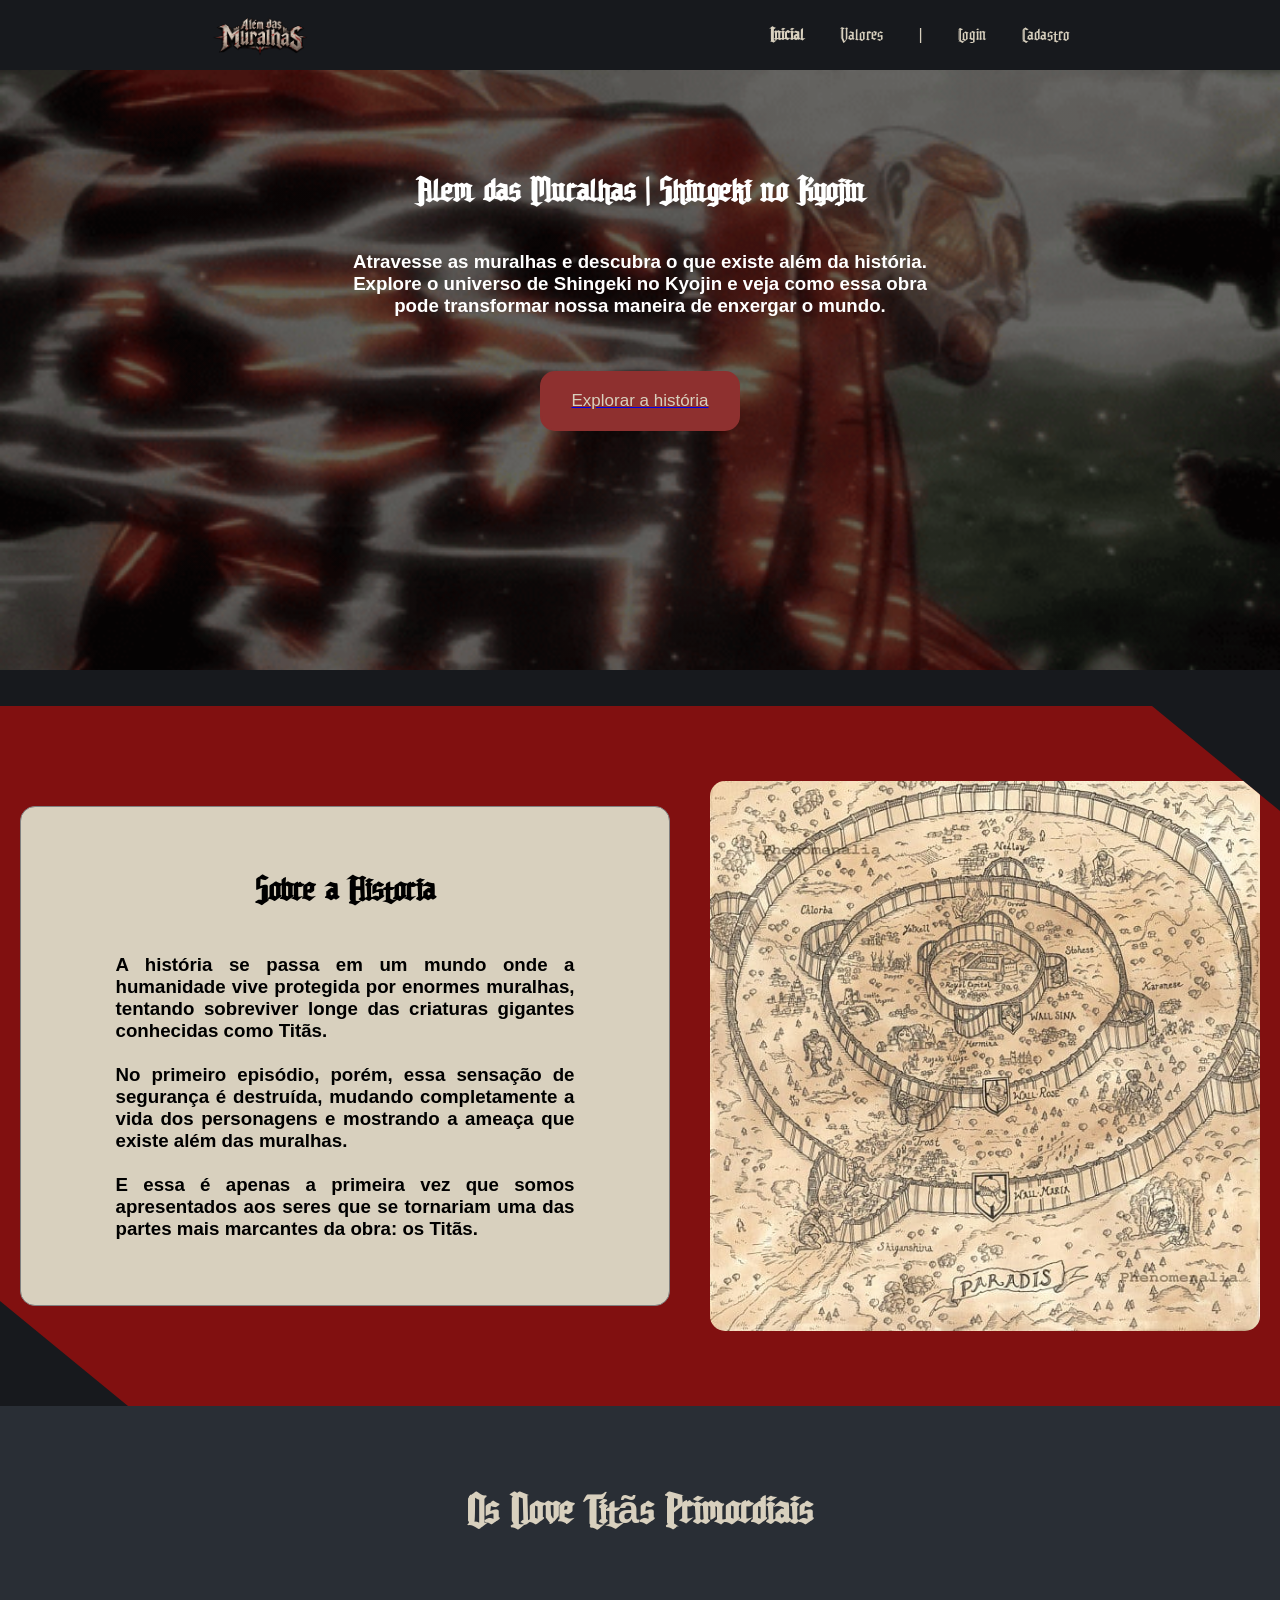
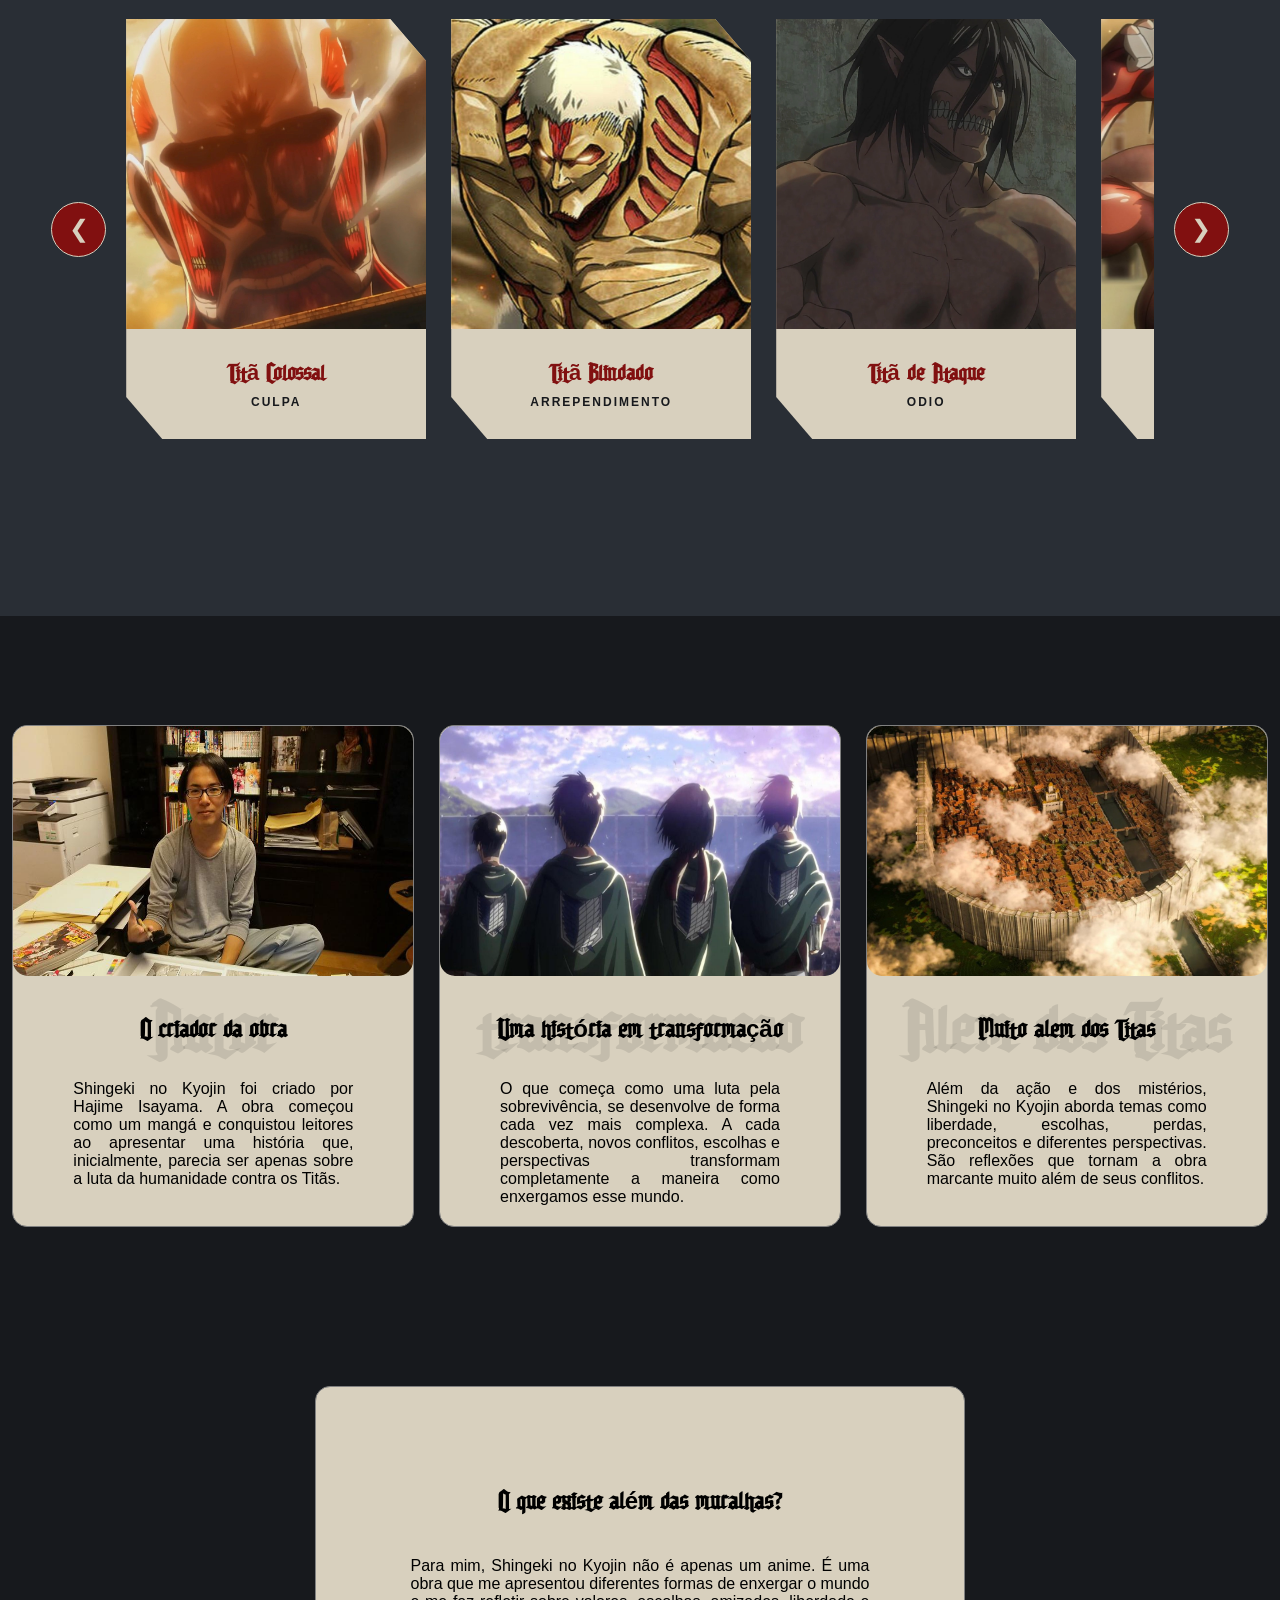
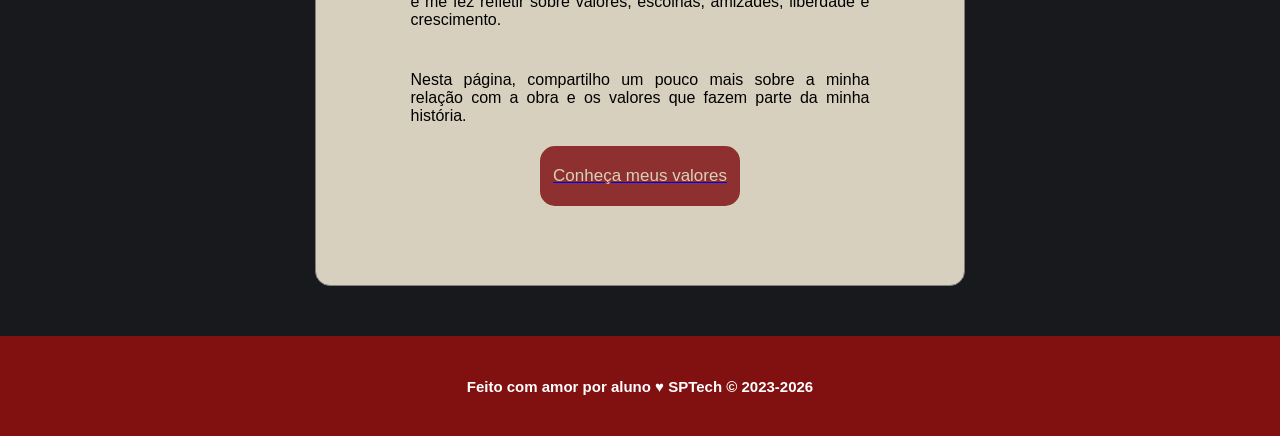
==== commit 65852282: "feat(perfil): Adicionando página de perfil" ====
--- a/public/index.html
+++ b/public/index.html
@@ -100,11 +100,7 @@
             </h3>
 
         </div>
-        <div class="div-texto">
-            <img src="./assets/imgs/alem_muralhas.jpg" alt="Muralhas de Shingeki no Kyojin">
-        </div>
-
-
+            <img src="./assets/imgs/imagem_muralhas.jpg" style="height: 550px;">
 
     </div>
 
@@ -311,7 +307,7 @@
 
         </div>
 
-    </section>
+    </section> 
 
     <div class="sobre">
 
--- a/public/css/estilo.css
+++ b/public/css/estilo.css
@@ -974,6 +974,7 @@
 
 .titulo-titas {
     width: 80%;
+    
     text-align: center;
 
     margin-bottom: 50px;
@@ -982,6 +983,7 @@
 
 .titulo-titas h1 {
     font-size: 38px;
+    
     margin: 0 0 15px 0;
 }
 
@@ -1398,8 +1400,6 @@
     font-size: 13px;
 
     letter-spacing: 2px;
-
-    color: var(--cor-verde-oliva);
 }
 
 
@@ -1443,26 +1443,4 @@
 
 .fechar-modal:hover {
     transform: scale(1.2);
-}
-
-@keyframes bell {
-  0% {
-    transform: rotate(25deg)
-  }
-
-  25% {
-    transform: rotate(-25deg)
-  }
-
-  50% {
-    transform: rotate(25deg)
-  }
-
-  75% {
-    transform: rotate(-25deg)
-  }
-
-  100% {
-    transform: rotate(25deg)
-  }
-}
+}
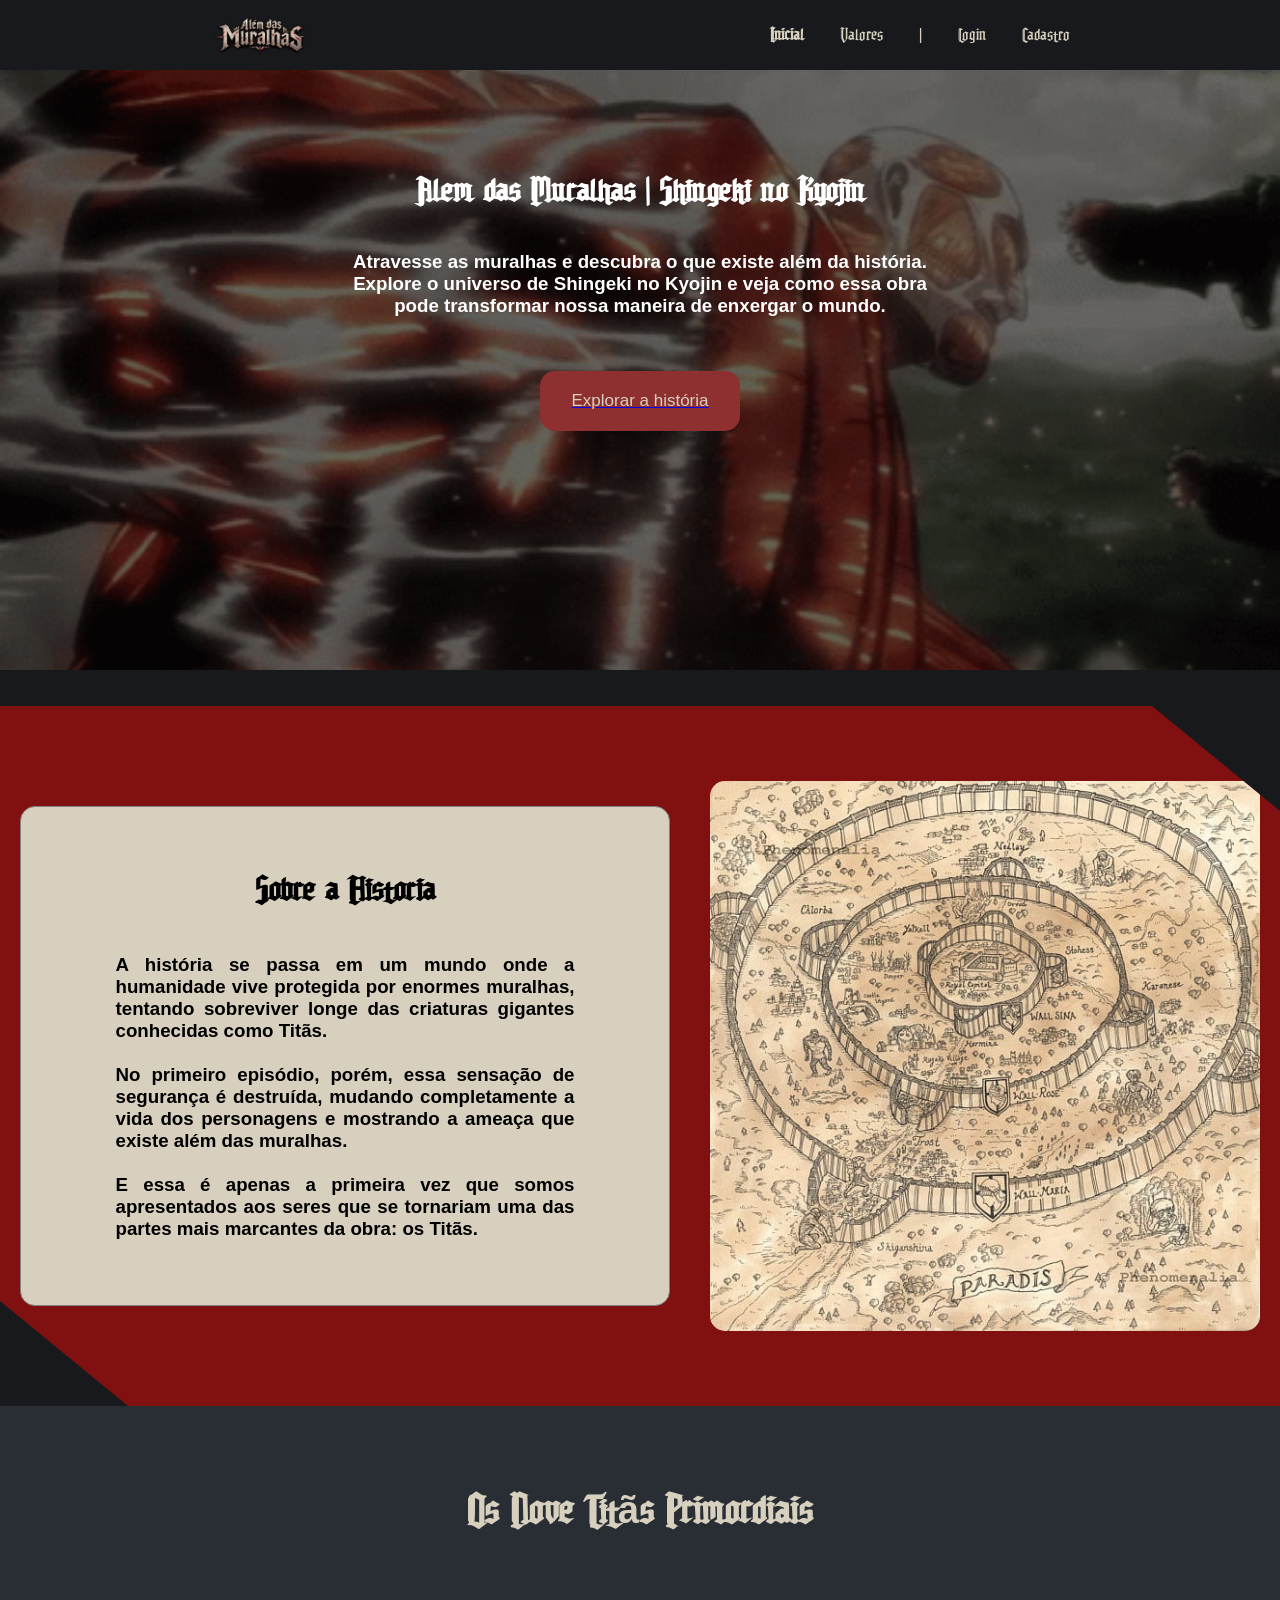
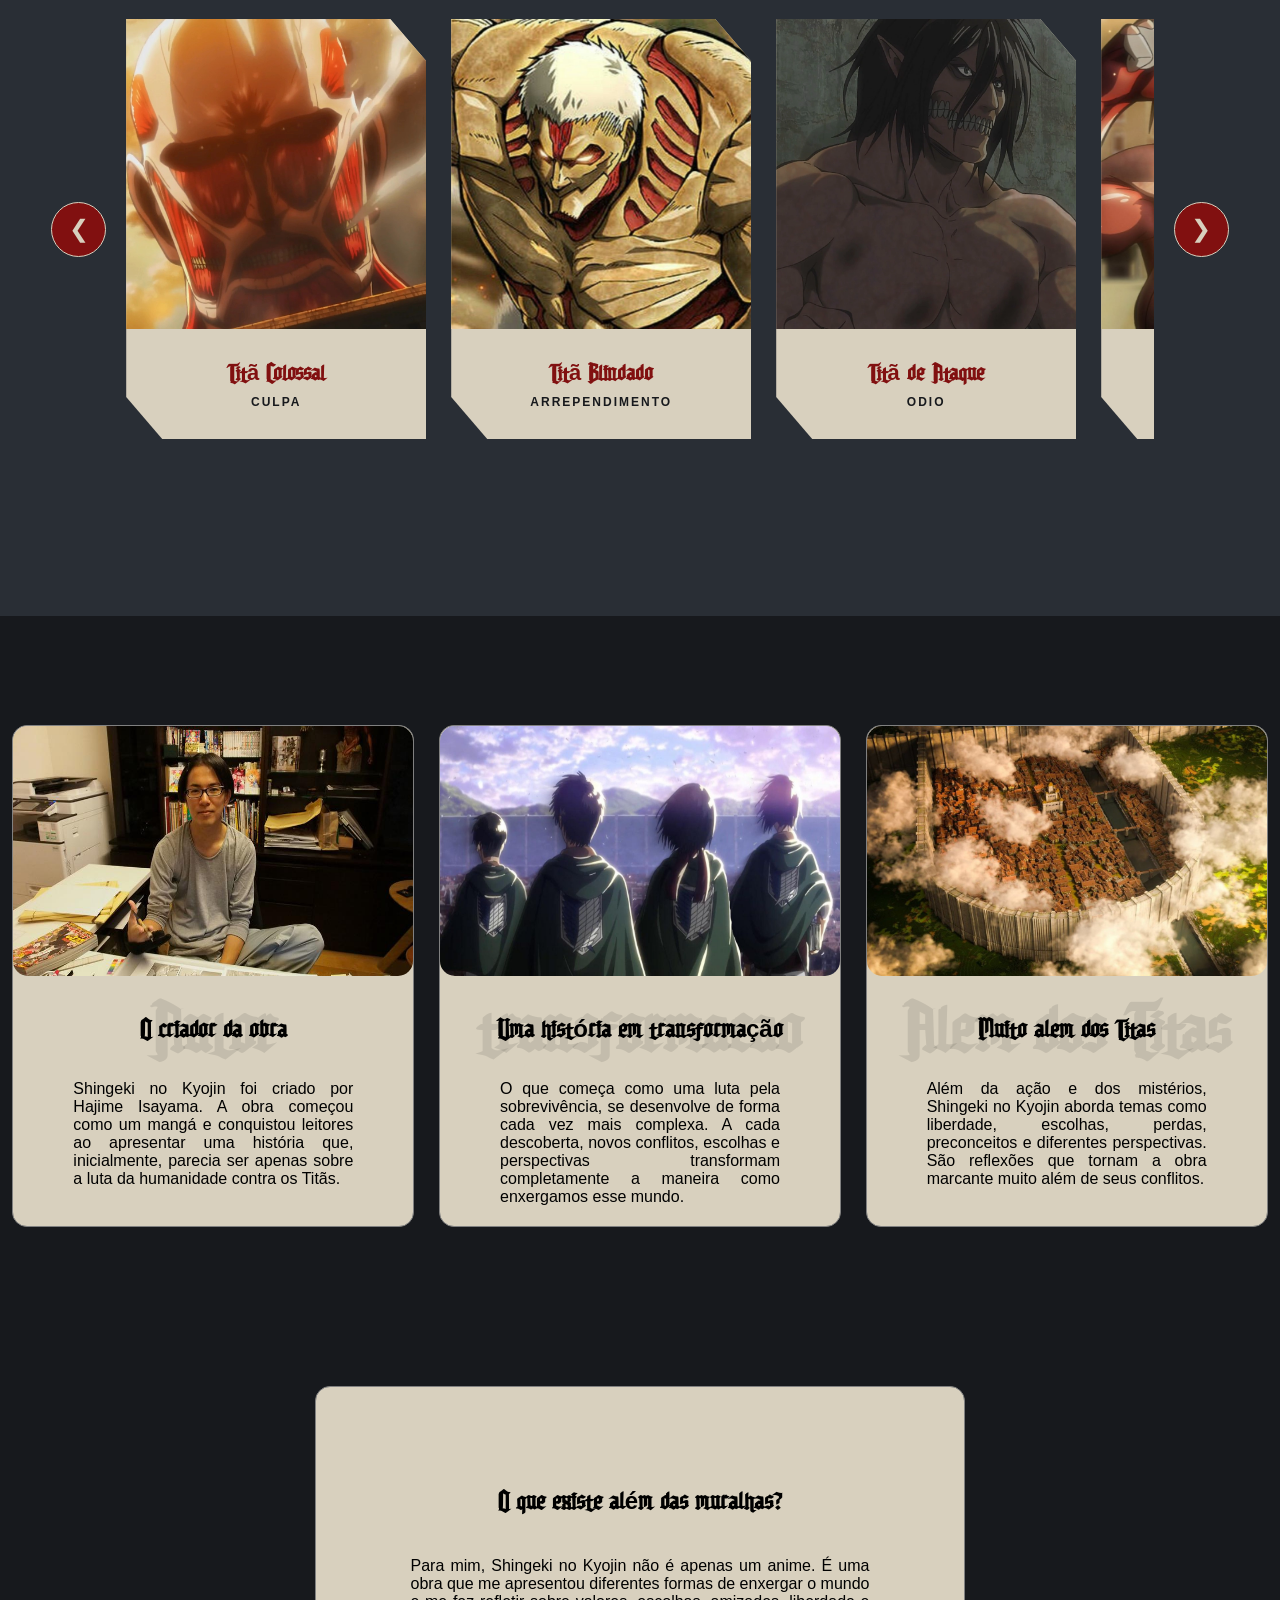
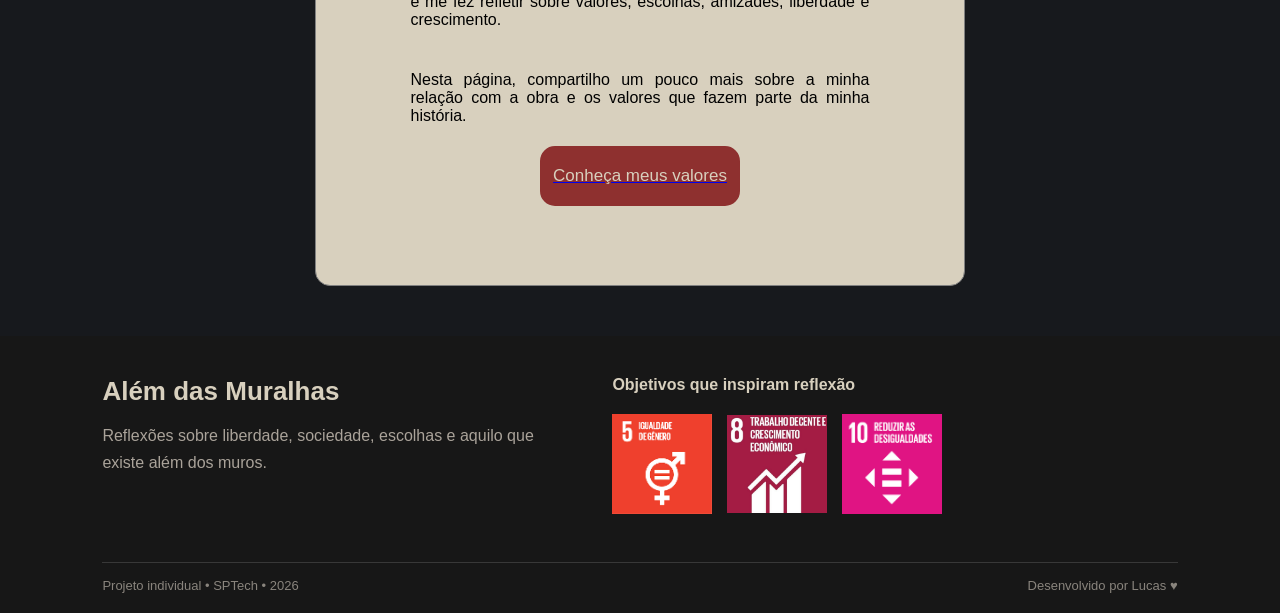
==== commit a2203000: "feat(index): arrumando footer do site" ====
--- a/public/index.html
+++ b/public/index.html
@@ -390,17 +390,37 @@
 
 
     <!-- FOOTER -->
-    <div class="footer">
-
-        <div class="container">
-
-            <h4>
-                Feito com amor por aluno &hearts; SPTech &copy; 2023-2026
-            </h4>
-
-        </div>
-
-    </div>
+    <footer class="footer">
+
+    <div class="footer-conteudo">
+
+        <div class="footer-identidade">
+            <h2>Além das Muralhas</h2>
+
+            <p>
+                Reflexões sobre liberdade, sociedade,
+                escolhas e aquilo que existe além dos muros.
+            </p>
+        </div>
+
+        <div class="footer-ods">
+            <h3>Objetivos que inspiram reflexão</h3>
+
+            <div class="ods-lista">
+                <img src="./assets/imgs/ODS-5.png" alt="ODS 5 - Igualdade de gênero">
+                <img src="./assets/imgs/ODS-8.webp" alt="ODS 10 - Redução das desigualdades">
+                <img src="./assets/imgs/ODS-10.webp" alt="ODS 16 - Paz, justiça e instituições eficazes">
+            </div>
+        </div>
+
+    </div>
+    <br>
+    <div class="footer-final">
+        <p>Projeto individual • SPTech • 2026</p>
+        <p>Desenvolvido por Lucas ♥</p>
+    </div>
+
+</footer>
 
     <!-- MODAL DOS TITÃS -->
     <div class="modal-tita" id="modalTita">
--- a/public/css/estilo.css
+++ b/public/css/estilo.css
@@ -247,23 +247,153 @@
 
 /* FOOTER */
 
+
+/* =========================
+        FOOTER
+========================= */
+
 .footer {
-  /* footer usa o strong-red como cor de fundo */
-  background-color: var(--cor-strong-red);
-  height: 100px;
-  color: #fff;
-  display: flex;
-  font-size: 15px;
-}
-
-.footer .container {
-  justify-content: center;
-  text-align: center;
-}
+    background-color: #171717;
+    color: var(--cor-papiro);
+
+    width: 100%;
+    height: auto;
+
+    padding: 40px 8% 20px;
+    box-sizing: border-box;
+
+    display: flex;
+    flex-direction: column;
+}
+
+/* Área principal */
+.footer-conteudo {
+    width: 100%;
+    max-width: 1200px;
+    margin: 0 auto;
+
+    display: flex;
+    justify-content: space-between;
+    align-items: flex-start;
+
+    gap: 60px;
+}
+
+/* Identidade do projeto */
+.footer-identidade {
+    flex: 1;
+    max-width: 450px;
+}
+
+.footer-identidade h2 {
+    font-family: 'Barlow', sans-serif;
+    font-size: 26px;
+    margin: 0 0 15px;
+}
+
+.footer-identidade p {
+    color: #aaa39a;
+    line-height: 1.7;
+    margin: 0;
+}
+
+/* Área das ODS */
+.footer-ods {
+    flex: 1;
+    max-width: 650px;
+}
+
+.footer-ods h3 {
+    font-family: 'Barlow', sans-serif;
+    font-size: 16px;
+    margin: 0 0 20px;
+}
+
+/* Imagens das ODS */
+.ods-lista {
+    display: flex;
+    align-items: center;
+    gap: 15px;
+}
+
+.ods-lista img {
+    width: 100px;
+    height: 100px;
+
+    object-fit: contain;
+    display: block;
+
+    transition: transform 0.3s ease;
+}
+
+.ods-lista img:hover {
+    transform: translateY(-5px);
+}
+
+/* Linha inferior */
+.footer-final {
+    width: 100%;
+    max-width: 1200px;
+    margin: 30px auto 0;
+    padding-top: 15px;
+
+    border-top: 1px solid #383838;
+
+    display: flex;
+    justify-content: space-between;
+    align-items: center;
+
+    color: #89847d;
+    font-size: 13px;
+}
+
+.footer-final p {
+    margin: 0;
+}
+
 
 .footer .container .version {
   font-size: 12px;
 }
+
+
+/* =========================
+   FOOTER LOGIN E CADASTRO
+========================= */
+
+.footer-autenticacao {
+    width: 100%;
+    min-height: 85px;
+    height: auto;
+
+    padding: 20px 8%;
+    box-sizing: border-box;
+
+    display: flex;
+    justify-content: center;
+    align-items: center;
+
+    background-color: #171717;
+    color: var(--cor-papiro);
+}
+
+/* Mensagem centralizada */
+.footer-mensagem {
+    width: 100%;
+    display: flex;
+    justify-content: center;
+    align-items: center;
+    text-align: center;
+}
+
+.footer-mensagem h4 {
+    margin: 0;
+    max-width: 700px;
+    font-size: 16px;
+    font-weight: 400;
+    line-height: 1.6;
+}
+
 
 /* LOGIN */
 
@@ -1443,4 +1573,5 @@
 
 .fechar-modal:hover {
     transform: scale(1.2);
-}+}
+
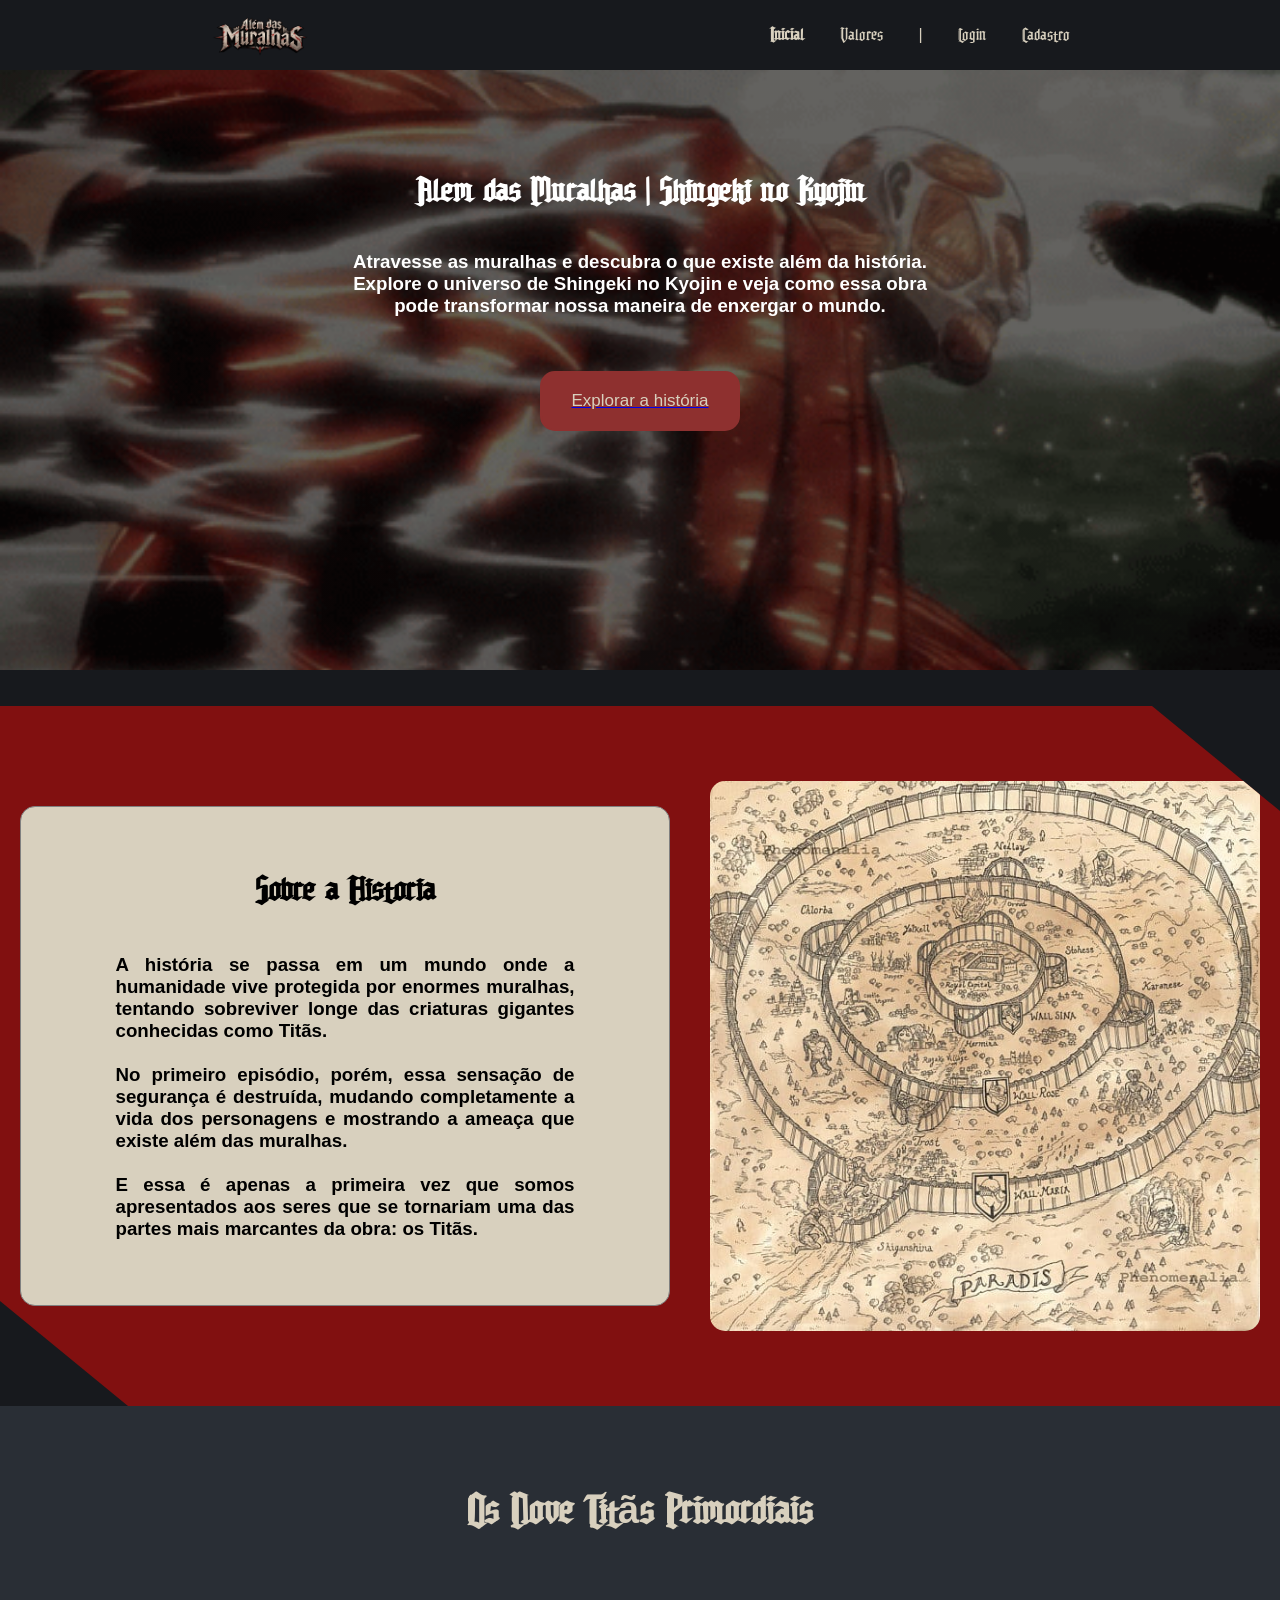
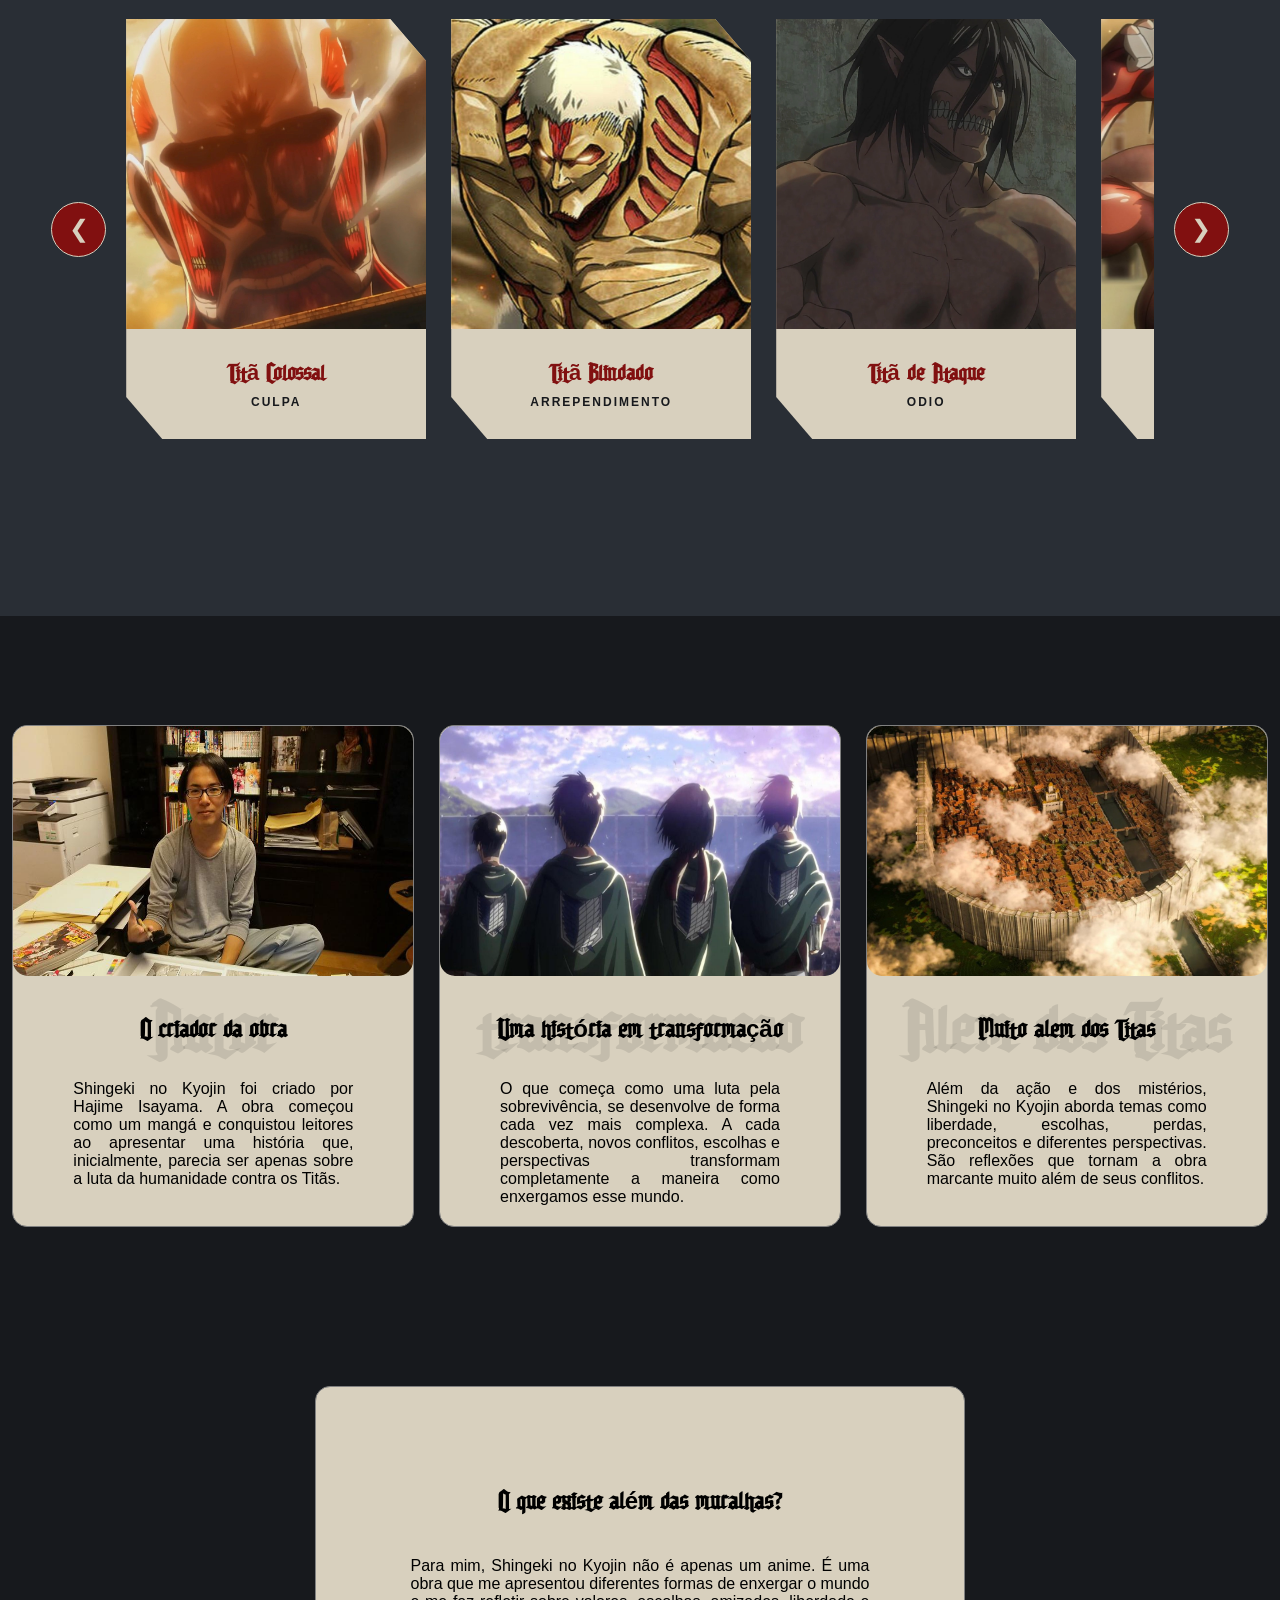
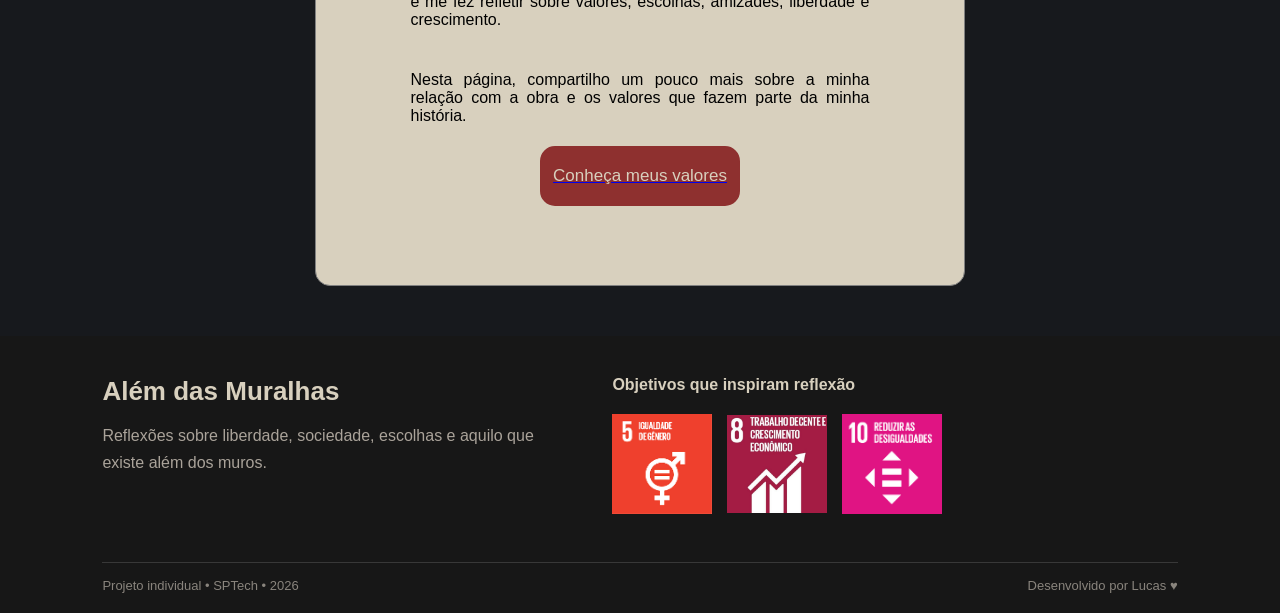
==== commit 8f9666c3: "style(valores): alterando textos sobre minha historia e desafios" ====
--- a/public/index.html
+++ b/public/index.html
@@ -531,11 +531,11 @@
 
             ataque: {
                 nome: "Titã de Ataque",
-                sentimento: "Determinação",
+                sentimento: "Odio",
                 habilidades: "Força e resistência elevadas, combate versátil e uma habilidade singular ligada às memórias de futuros herdeiros.",
                 altura: "15 metros",
                 imagem: "./assets/imgs/tita_ataque_imagem.jpeg",
-                descricao: "Sua determinação o impulsiona a continuar diante de obstáculos aparentemente impossíveis, mas também pode afastá-lo de outras perspectivas e levar a decisões irreversíveis.",
+                descricao: "Seu ódio e sede por vingança o impulsiona a continuar diante de obstáculos aparentemente impossíveis, mas também pode afastá-lo de outras perspectivas e levar a decisões irreversíveis.",
                 aparicao: "Temporada 1, episódio 7 — Pequena Lâmina"
             },
 
